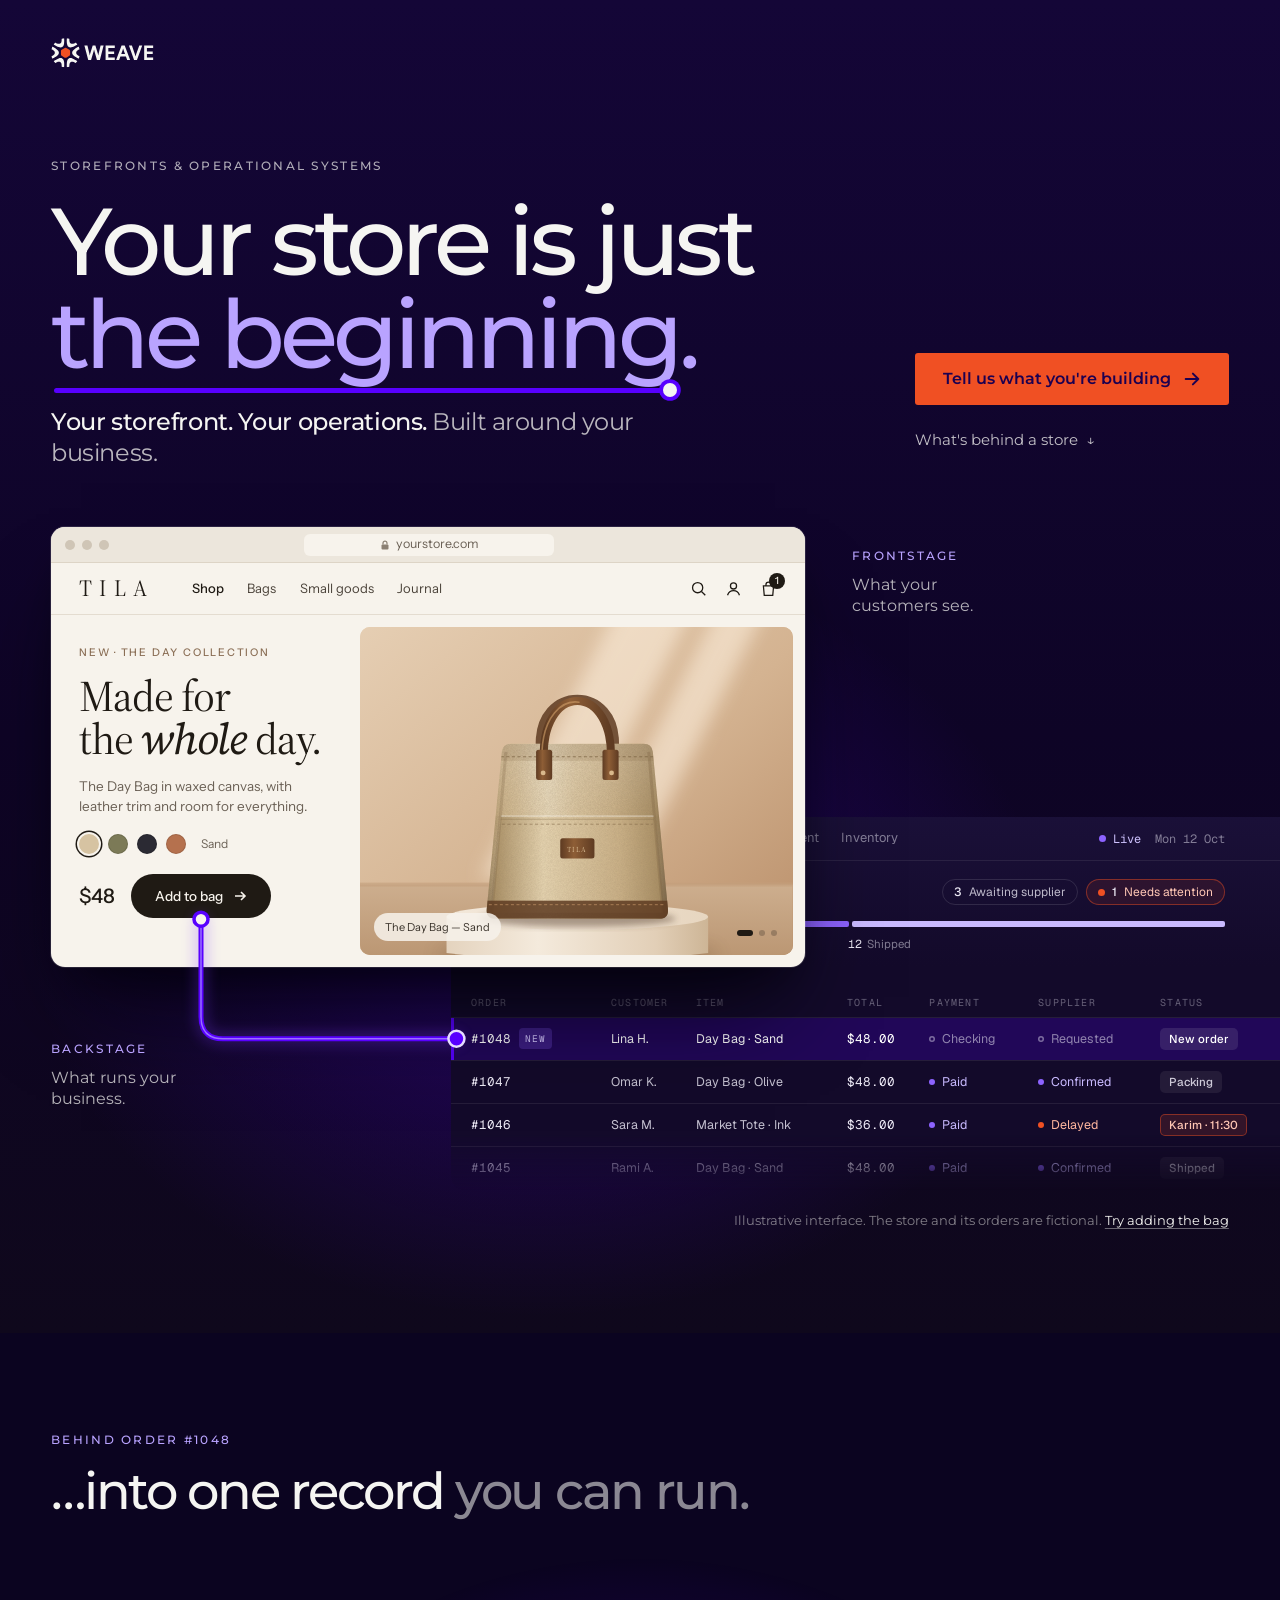
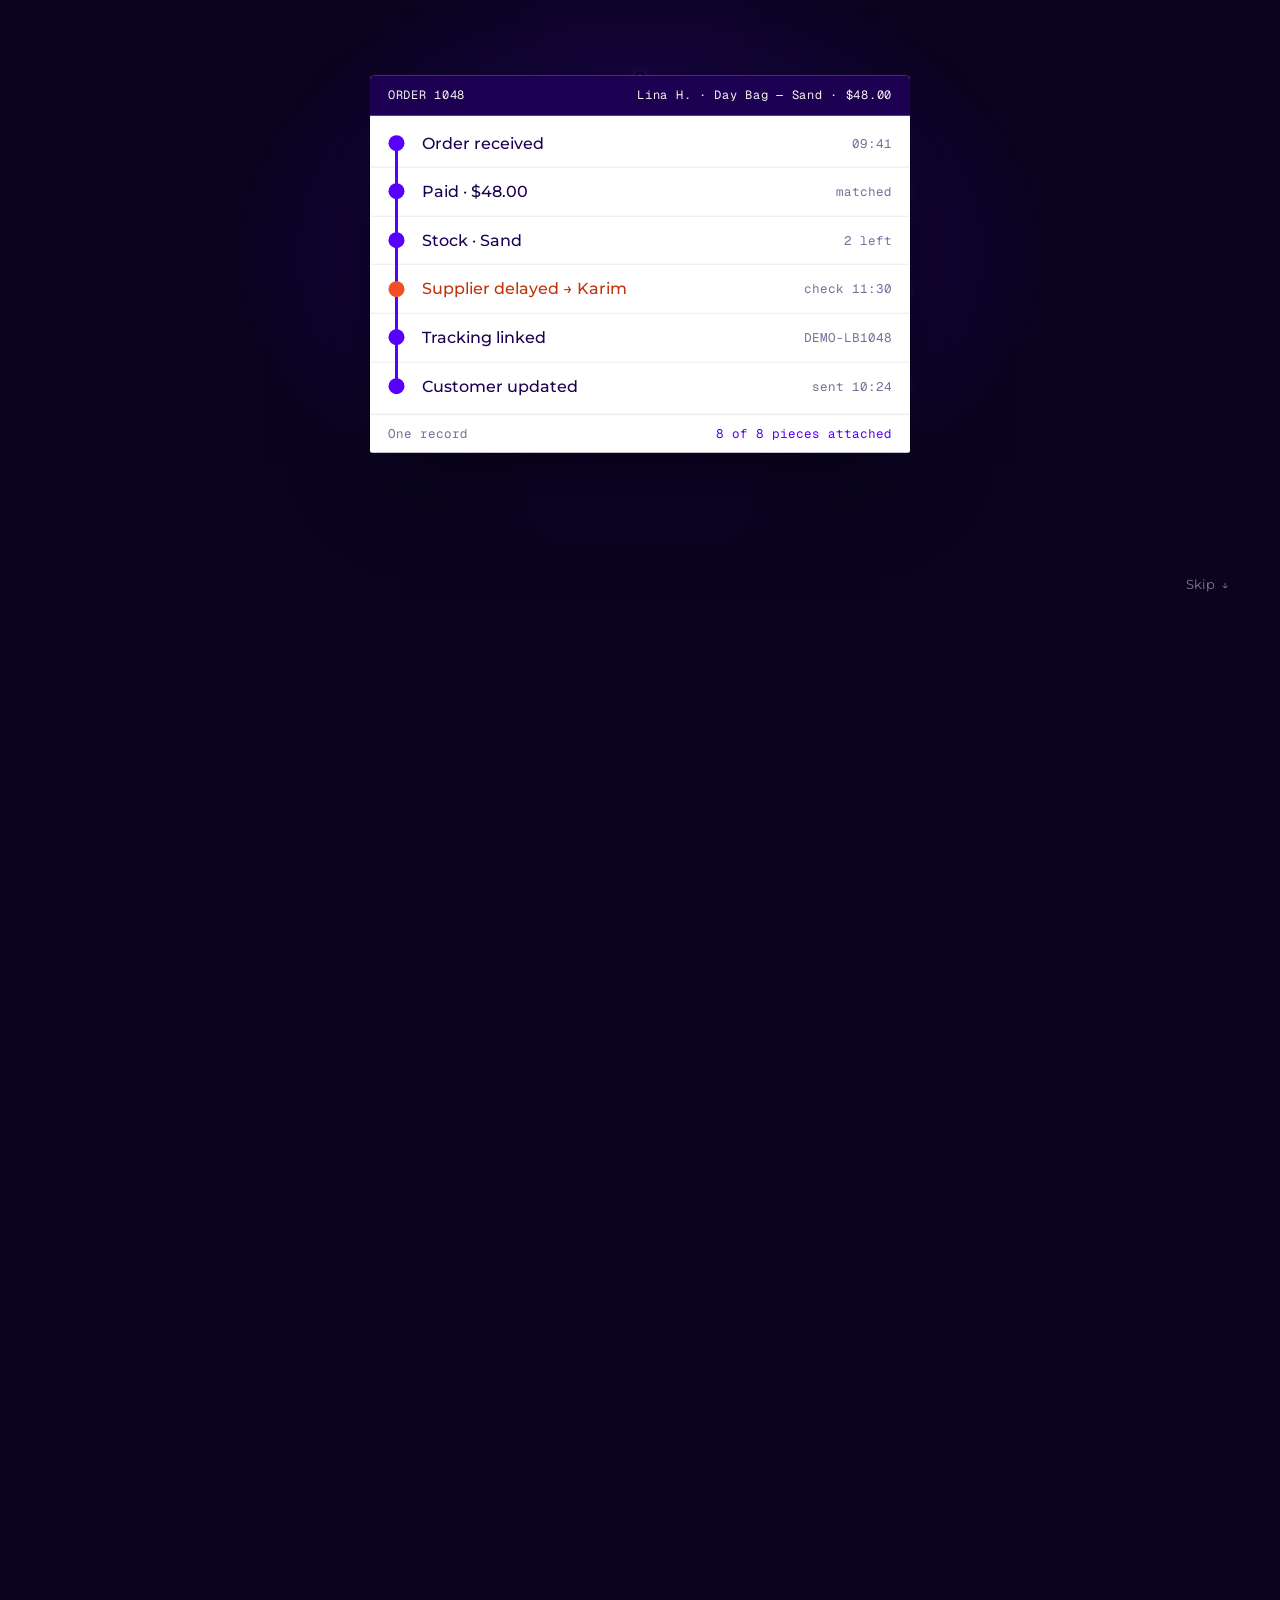
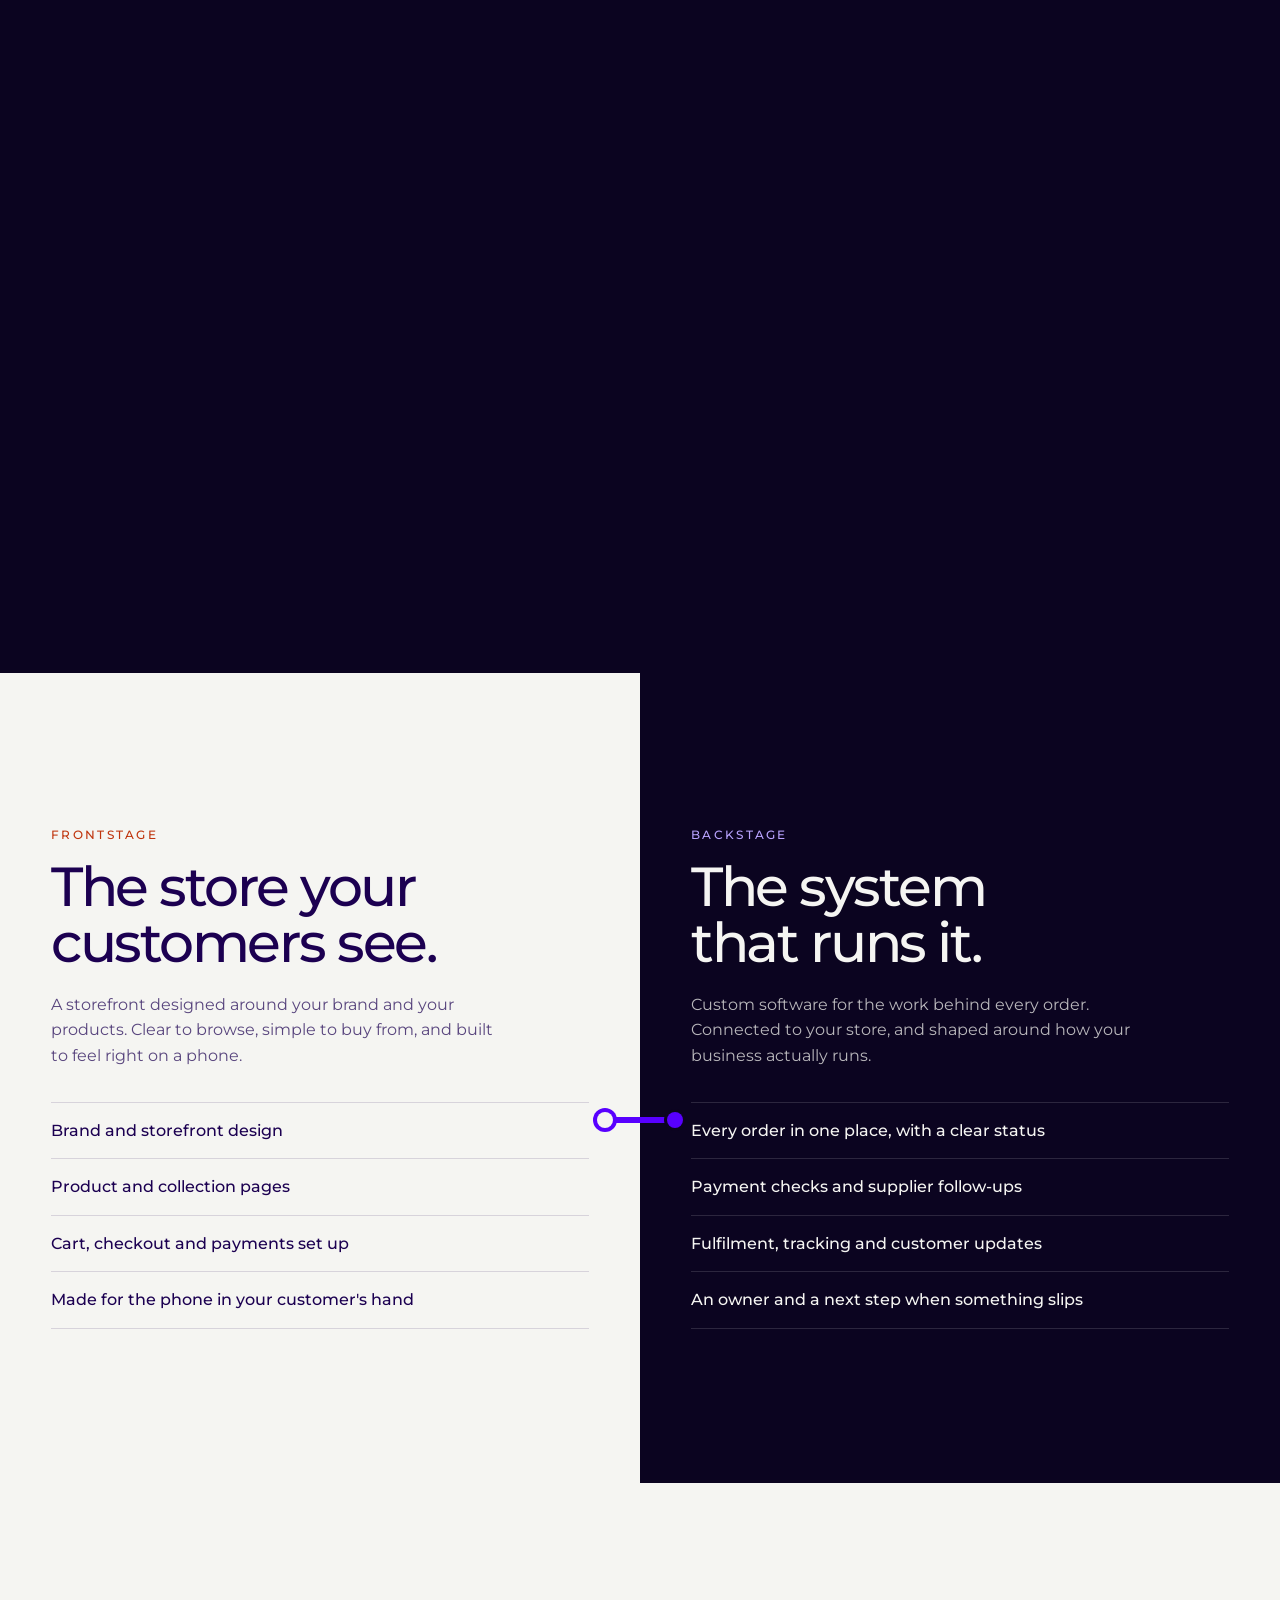
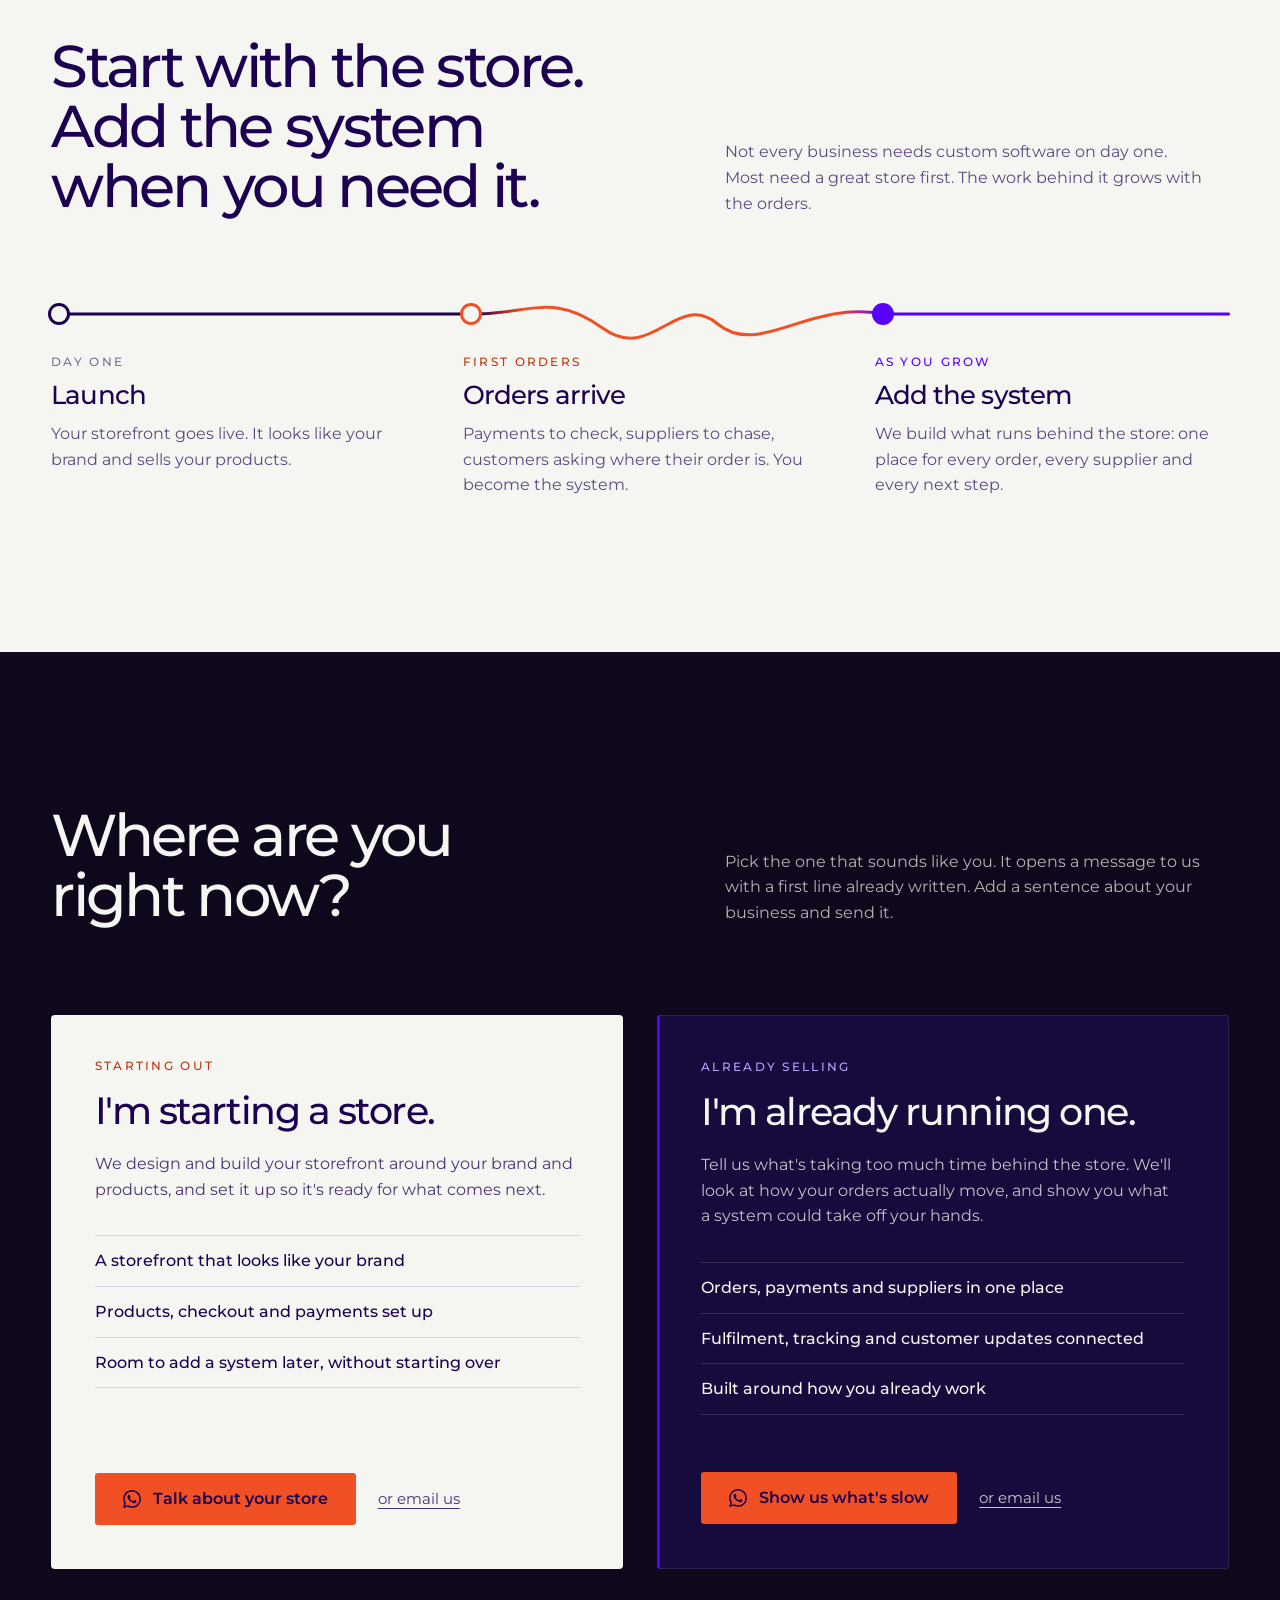
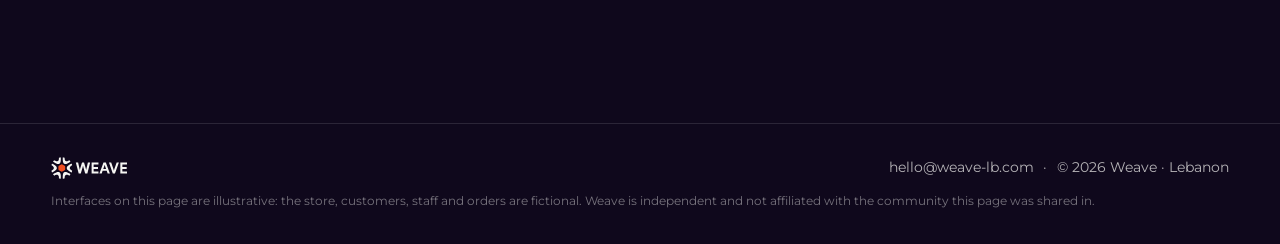
==== stores/index.html @ 2738a482 "Add the unlisted /stores campaign page Landing page for the Discord launch campaign: storefronts and" ====
<!doctype html>
<html lang="en">
<head>
<meta charset="utf-8">
<meta name="viewport" content="width=device-width, initial-scale=1">
<meta name="theme-color" content="#140637">
<link rel="icon" type="image/svg+xml" href="../fable/favicon.svg">
<title>Weave — Your store is just the beginning.</title>
<meta name="description" content="Weave designs and builds e-commerce storefronts, and the custom systems that run the business behind them. Your storefront. Your operations. Built around your business.">
<meta property="og:type" content="website">
<meta property="og:url" content="https://weave-lb.com/stores/">
<meta property="og:title" content="Weave — Your store is just the beginning.">
<meta property="og:description" content="Your storefront. Your operations. Built around your business.">
<meta property="og:image" content="https://weave-lb.com/stores/assets/og.png">
<meta property="og:image:width" content="1200">
<meta property="og:image:height" content="630">
<meta property="og:image:alt" content="Your store is just the beginning. A storefront in front of the operations system behind it, joined by a violet thread.">
<meta name="twitter:card" content="summary_large_image">
<meta name="robots" content="noindex, nofollow">
<script>document.documentElement.classList.add('js')</script>
<!--
  Unlisted: reached only by its link (no site navigation points here; noindex keeps it out of search).
  /stores · "Your store is just the beginning."  Discord launch landing page, Oct 2026.
  Matches the homepage (index.html): same tokens, Montserrat, page grid, spacing scale, logo
  sprite, orange-for-decisions and violet-for-connected-work. Self-contained: CSS and JS are inline.
  The storefront ("Tila") and every order, name and number on this page are fictional.
-->
<link rel="stylesheet" href="assets/community.css?v=2026-10-12-8">
</head>
<body>
<a class="skip" href="#main">Skip to content</a>
<div class="progress" aria-hidden="true"><i id="progress"></i></div>
<!-- Shared with index.html: the Weave logo symbol and WhatsApp glyph, unchanged. -->
<svg class="wv-sprite" width="0" height="0" style="position:absolute;overflow:hidden" aria-hidden="true" focusable="false"><defs><clipPath id="wv-mark-clip"><circle cx="200" cy="203.7" r="200"/></clipPath></defs><symbol id="wv-logo" viewBox="0 0 1410.83 407.41"><g clip-path="url(#wv-mark-clip)"><path d="M263,178.86v49.69a20,20,0,0,1-10,17.32l-43,24.85a20,20,0,0,1-20,0l-43-24.85a20,20,0,0,1-10-17.32V178.86a20,20,0,0,1,10-17.32l43-24.85a20,20,0,0,1,20,0l43,24.85A20,20,0,0,1,263,178.86Z" class="wordmark-hex" style="fill:var(--orange)"/><path d="M347.44,203.7c0,8.66,2,17.09,12.73,27.9C374.89,246.39,400,257.18,400,257.18L386.14,288.7s-38.79-16.54-70.56-42.53c-17.8-14.57-24.11-29-24.11-42.47s6.31-27.89,24.11-42.46c31.77-26,70.56-42.54,70.56-42.54L400,150.23S374.89,161,360.17,175.8C349.42,186.62,347.44,195.05,347.44,203.7Z"/><path d="M273.72,76c7.5,4.33,15.79,6.83,30.53,2.92,20.16-5.35,42.06-21.7,42.06-21.7L366.68,85S333,110.32,294.57,124.84c-21.52,8.13-37.19,6.38-48.84-.35s-21-19.41-24.71-42.12C214.39,41.87,219.46,0,219.46,0l34.23,3.76S250.47,30.9,255.92,51C259.91,65.76,266.22,71.69,273.72,76Z"/><path d="M126.28,76c7.5-4.33,13.81-10.26,17.8-25,5.45-20.14,2.23-47.28,2.23-47.28L180.54,0s5.07,41.87-1.56,82.37c-3.71,22.71-13.07,35.4-24.71,42.12s-27.32,8.48-48.84.35C67,110.32,33.32,85,33.32,85L53.69,57.24s21.9,16.35,42.06,21.7C110.49,82.85,118.78,80.35,126.28,76Z"/><path d="M52.56,203.7c0-8.65-2-17.08-12.73-27.9C25.11,161,0,150.23,0,150.23L13.86,118.7s38.79,16.55,70.56,42.54c17.8,14.57,24.11,29,24.11,42.46s-6.31,27.9-24.11,42.47c-31.77,26-70.56,42.53-70.56,42.53L0,257.18s25.11-10.79,39.83-25.58C50.58,220.79,52.56,212.36,52.56,203.7Z"/><path d="M126.28,331.39c-7.5-4.33-15.79-6.83-30.53-2.92-20.16,5.35-42.06,21.7-42.06,21.7L33.32,322.41S67,297.08,105.43,282.57c21.52-8.13,37.19-6.38,48.84.35s21,19.41,24.71,42.11c6.63,40.51,1.56,82.38,1.56,82.38l-34.23-3.76s3.22-27.14-2.23-47.28C140.09,341.65,133.78,335.72,126.28,331.39Z"/><path d="M273.72,331.39c-7.5,4.33-13.81,10.26-17.8,25-5.45,20.14-2.23,47.28-2.23,47.28l-34.23,3.76S214.39,365.54,221,325c3.71-22.7,13.07-35.39,24.71-42.11s27.32-8.48,48.84-.35c38.39,14.51,72.11,39.84,72.11,39.84l-20.37,27.76s-21.9-16.35-42.06-21.7C289.51,324.56,281.22,327.06,273.72,331.39Z"/></g><path d="M513.08,303.7,460,103.7h41.9L529.28,216l3.35,20.94h2.23L539.33,216l35.2-112.3h37.15L646,216l4.46,20.39h2.24L656.09,216l27.1-112.3h41.9l-51.68,200h-40.5L598.83,183l-4.47-21.51h-2.23L587.66,183,551.9,303.7Z"/><polygon points="878.99 139.46 878.99 103.7 752.18 103.7 752.18 303.7 878.99 303.7 878.99 267.95 789.88 267.95 789.88 221.58 870.05 221.58 870.05 185.83 789.88 185.83 789.88 139.46 878.99 139.46"/><path d="M1090.72,303.7l-75.14-200h-43.3l-74.85,200h41.62l16.79-47.76h76.47l16.8,47.76Zm-98.88-82.4H968L985.7,171,993,147h2.23l7.26,24,17.68,50.28Z"/><path d="M1144.62,303.7,1074,103.7h40.78l41.34,120.68,7.26,25.41h2.24l7.82-25.41,43-120.68h40.78l-72.91,200Z"/><polygon points="1410.83 139.46 1410.83 103.7 1284.01 103.7 1284.01 303.7 1410.83 303.7 1410.83 267.95 1321.72 267.95 1321.72 221.58 1401.89 221.58 1401.89 185.83 1321.72 185.83 1321.72 139.46 1410.83 139.46"/></symbol><symbol id="wa-glyph" viewBox="0 0 24 24"><path d="M17.472 14.382c-.297-.149-1.758-.867-2.03-.967-.273-.099-.471-.148-.67.15-.197.297-.767.966-.94 1.164-.173.199-.347.223-.644.075-.297-.15-1.255-.463-2.39-1.475-.883-.788-1.48-1.761-1.653-2.059-.173-.297-.018-.458.13-.606.134-.133.298-.347.446-.52.149-.174.198-.298.298-.497.099-.198.05-.371-.025-.52-.075-.149-.669-1.612-.916-2.207-.242-.579-.487-.5-.669-.51-.173-.008-.371-.01-.57-.01-.198 0-.52.074-.792.372-.272.297-1.04 1.016-1.04 2.479 0 1.462 1.065 2.875 1.213 3.074.149.198 2.096 3.2 5.077 4.487.709.306 1.262.489 1.694.625.712.227 1.36.195 1.871.118.571-.085 1.758-.719 2.006-1.413.248-.694.248-1.289.173-1.413-.074-.124-.272-.198-.57-.347m-5.421 7.403h-.004a9.87 9.87 0 0 1-5.031-1.378l-.361-.214-3.741.982.998-3.648-.235-.374a9.86 9.86 0 0 1-1.51-5.26c.001-5.45 4.436-9.884 9.888-9.884 2.64 0 5.122 1.03 6.988 2.898a9.825 9.825 0 0 1 2.893 6.994c-.003 5.45-4.437 9.884-9.885 9.884m8.413-18.297A11.815 11.815 0 0 0 12.05 0C5.495 0 .16 5.335.157 11.892c0 2.096.547 4.142 1.588 5.945L.057 24l6.305-1.654a11.882 11.882 0 0 0 5.683 1.448h.005c6.554 0 11.89-5.335 11.893-11.893a11.821 11.821 0 0 0-3.48-8.413Z"/></symbol></svg>

<main id="main">
<!-- ═════════ HERO ═════════ -->
<section class="hero" aria-labelledby="hero-title">
  <div class="wrap">
    <svg class="wordmark" viewBox="0 0 1410.83 407.41" fill="currentColor" role="img" aria-label="Weave"><use href="#wv-logo"/></svg>
    <div class="hero-copy">
      <div>
        <p class="eyebrow">Storefronts &amp; operational systems</p>
        <h1 id="hero-title"><span class="l1">Your store is just</span> <em><span class="beg">the beginning.</span></em></h1>
        <p class="lede"><b>Your storefront. Your operations.</b> Built around your business.</p>
      </div>
      <div class="hero-actions">
        <a class="btn btn-go" href="#start">Tell us what you're building<svg class="arr" viewBox="0 0 20 20" fill="none" stroke="currentColor" stroke-width="2.2" stroke-linecap="round" stroke-linejoin="round" aria-hidden="true"><path d="M3 10h14M11 4l6 6-6 6"/></svg></a>
        <a class="see" href="#weave">What's behind a store <span aria-hidden="true">↓</span></a>
      </div>
    </div>

    <div class="demo" id="demo" role="group" aria-label="Illustrative demo: a storefront, and the operations system behind it">
      <div class="demo-label front"><span class="k">Frontstage</span><p>What your customers see.</p></div>

      <div class="store" id="store">
        <div class="chrome" aria-hidden="true"><i></i><i></i><i></i><div class="url"><svg viewBox="0 0 10 10"><rect x="1.5" y="4.4" width="7" height="5" rx="1" fill="#8B8073"/><path d="M3 4.6V3.2a2 2 0 0 1 4 0v1.4" stroke="#8B8073" stroke-width="1.2" fill="none"/></svg>yourstore.com</div></div>
        <div class="s-nav">
          <span class="s-mark">TILA</span>
          <div class="s-links" aria-hidden="true"><span>Shop</span><span>Bags</span><span>Small goods</span><span>Journal</span></div>
          <div class="s-icons" aria-hidden="true">
            <svg viewBox="0 0 20 20"><circle cx="9" cy="9" r="6"/><path d="M13.5 13.5 18 18"/></svg>
            <svg viewBox="0 0 20 20"><circle cx="10" cy="7" r="3.6"/><path d="M3 18c1.2-3.6 4-5.4 7-5.4s5.8 1.8 7 5.4"/></svg>
            <span class="s-bag"><svg viewBox="0 0 20 20"><path d="M4 7h12l-1 11H5z"/><path d="M7 7V5.5a3 3 0 0 1 6 0V7"/></svg><b id="bagCount">0</b></span>
          </div>
        </div>
        <div class="s-hero">
          <div class="s-copy">
            <div class="s-eyebrow">New · The Day Collection</div>
            <h2>Made for<br>the <em>whole</em> day.</h2>
            <p>The Day Bag in waxed canvas, with leather trim and room for everything.</p>
            <div class="s-swatches" role="radiogroup" aria-label="Colour">
              <button type="button" aria-pressed="true" data-c="Sand" style="background:#D6C3A2" aria-label="Sand"></button>
              <button type="button" aria-pressed="false" data-c="Olive" style="background:#7C7A57" aria-label="Olive"></button>
              <button type="button" aria-pressed="false" data-c="Ink" style="background:#2B2A33" aria-label="Ink"></button>
              <button type="button" aria-pressed="false" data-c="Clay" style="background:#B5714E" aria-label="Clay"></button>
              <span id="colourName">Sand</span>
            </div>
            <div class="s-buy"><span class="s-price">$48</span>
              <button class="s-add" id="addToBag" type="button">Add to bag<svg viewBox="0 0 14 14" fill="none" stroke="currentColor" stroke-width="1.6" aria-hidden="true"><path d="M2 7h10M8 3l4 4-4 4"/></svg><span class="hint" id="hint" aria-hidden="true">Your turn. Add one.</span></button></div>
          </div>
          <div class="s-shot"><svg viewBox="0 0 430 350" preserveAspectRatio="xMidYMid slice" id="product" role="img" aria-label="The Day Bag, a canvas tote, on a plinth"></svg>
            <span class="s-tag" id="shotTag">The Day Bag — Sand</span><span class="s-dots" aria-hidden="true"><i></i><i></i><i></i></span></div>
        </div>
      </div>

      <div class="demo-label back"><span class="k">Backstage</span><p>What runs your business.</p></div>

      <div class="ops" id="ops">
        <div class="o-bar"><div class="o-app"><i>T</i>Tila Operations</div>
          <div class="o-tabs"><span class="on">Orders</span><span>Suppliers</span><span>Fulfilment</span><span>Inventory</span></div>
          <div class="o-right"><span class="o-live"><i></i>Live</span><span>Mon 12 Oct</span></div></div>
        <div class="o-head"><h3>Orders<small><span id="todayCount">24</span> today</small></h3>
          <div class="o-chips"><span class="o-chip"><b id="supCount">3</b>Awaiting supplier</span><span class="o-chip attn" id="attnChip"><i></i><b id="attnCount">1</b>Needs attention</span></div></div>
        <div class="o-flow" aria-hidden="true">
          <div class="o-seg"><i id="segA" style="flex:2;background:#3A2378"></i><i id="segB" style="flex:6;background:#5800FF"></i><i id="segPack" style="flex:4;background:#8D63FF"></i><i id="segShip" style="flex:12;background:#C9BAFF"></i></div>
          <div class="o-lbl"><span style="flex:2"></span><span style="flex:6"><b>6</b>With supplier</span><span id="lblPackW" style="flex:4"><b id="lblPack">4</b>Packing</span><span id="lblShipW" style="flex:12"><b id="lblShip">12</b>Shipped</span></div>
        </div>
        <table class="o-table">
          <thead><tr><th>Order</th><th class="c-cust">Customer</th><th>Item</th><th class="c-tot">Total</th><th class="c-pay">Payment</th><th class="c-sup">Supplier</th><th>Status</th></tr></thead>
          <tbody id="rows">
            <tr class="is-new" id="seedRow"><td class="id">#1048<span class="newtag">NEW</span></td><td class="c-cust">Lina H.</td><td>Day Bag · Sand</td><td class="amt c-tot">$48.00</td><td class="c-pay"><span class="st ok">Paid</span></td><td class="c-sup"><span class="st ok">Confirmed</span></td><td><span class="tag ready">Ready to pack</span></td></tr>
            <tr data-o="1047"><td class="id">#1047</td><td class="c-cust">Omar K.</td><td>Day Bag · Olive</td><td class="amt c-tot">$48.00</td><td class="c-pay"><span class="st ok">Paid</span></td><td class="c-sup"><span class="st ok">Confirmed</span></td><td><span class="tag">Packing</span></td></tr>
            <tr data-o="1046"><td class="id">#1046</td><td class="c-cust">Sara M.</td><td>Market Tote · Ink</td><td class="amt c-tot">$36.00</td><td class="c-pay"><span class="st ok">Paid</span></td><td class="c-sup"><span class="st warn">Delayed</span></td><td><span class="tag own">Karim · 11:30</span></td></tr>
            <tr><td class="id">#1045</td><td class="c-cust">Rami A.</td><td>Day Bag · Sand</td><td class="amt c-tot">$48.00</td><td class="c-pay"><span class="st ok">Paid</span></td><td class="c-sup"><span class="st ok">Confirmed</span></td><td><span class="tag">Shipped</span></td></tr>
          </tbody>
        </table>
      </div>

      <svg class="demo-thread" id="thread" aria-hidden="true"></svg>
    </div>
    <p class="demo-note">Illustrative interface. The store and its orders are fictional. <button type="button" id="tryIt">Try adding the bag</button></p>
  </div>
</section>


<!-- ═════════ THE WEAVE · pinned scroll scene ═════════
     Behind order #1048: eight scattered pieces, "you" running between them, then the thread
     pulls every piece into one record. Without JS or with reduced motion: the finished record. -->
<section class="weave" id="weave" aria-labelledby="weave-title">
  <div class="weave-track">
    <div class="weave-stage" id="weaveStage" data-step="0">
      <div class="weave-head wrap">
        <p class="eyebrow">Behind order #1048</p>
        <h2 class="sr" id="weave-title">One order lives in eight places. Weave pulls them into one record you can run.</h2>
        <div class="wt" aria-hidden="true">
          <p class="wt-line" data-s="0">One order. <span class="dim">Eight places to keep track of it.</span></p>
          <p class="wt-line" data-s="1">Without a system, <em class="you-word">you</em> are the system.</p>
          <p class="wt-line" data-s="2">Weave connects <span class="dim">every piece…</span></p>
          <p class="wt-line" data-s="3">…into one record <span class="dim">you can run.</span></p>
        </div>
        <p class="wt-static">One order lives in eight places. <span class="dim">Weave pulls them into one record you can run.</span></p>
      </div>

      <div class="weave-field" id="weaveField" aria-hidden="true">
        <svg class="weave-svg" id="weaveSvg"></svg>
        <div class="you" id="you"><span>You</span></div>

        <div class="wf mail" data-to="recv"><small>Email · 09:41</small><b>New order <span data-bind="order">#1048</span></b><span>Day Bag — <span data-bind="colour">Sand</span> · $48.00</span></div>
        <div class="wf sheet" data-to="head"><small>orders-final-v3.xlsx</small><code><i>1048</i><i>Lina</i><i data-bind="colour">Sand</i><i class="q">paid?</i><i class="q">shipped?</i></code></div>
        <div class="wf pay" data-to="paid"><small>Screenshot</small><b>$48.00</b><span>Transfer · ref 1048</span><em>Paid?</em></div>
        <div class="wf sup" data-to="sup"><small>Supplier · 11:05</small>1048: dispatch moved to <b>tomorrow</b></div>
        <div class="wf note" data-to="sup">check supplier!!<br>who's on it?</div>
        <div class="wf wa" data-to="cust"><small>Lina · WhatsApp</small>Hi! Any update on my bag?</div>
        <div class="wf sms" data-to="track"><small>Demo Courier</small>Tracking for 1048: DEMO-LB1048</div>
        <div class="wf stock" data-to="stock"><small>stock.xlsx</small><code><i>Sand</i><i>3</i><i class="q">2?</i></code></div>

        <article class="wrec" id="wrec">
          <div class="wrec-ghost"></div>
          <header class="wr" data-k="head"><span>ORDER 1048</span><span>Lina H. · Day Bag — <span data-bind="colour">Sand</span> · $48.00</span></header>
          <ol>
            <li class="wr" data-k="recv"><b>Order received</b><span>09:41</span></li>
            <li class="wr" data-k="paid"><b>Paid · $48.00</b><span>matched</span></li>
            <li class="wr" data-k="stock"><b>Stock · <span data-bind="colour">Sand</span></b><span>2 left</span></li>
            <li class="wr own" data-k="sup"><b>Supplier delayed → Karim</b><span>check 11:30</span></li>
            <li class="wr" data-k="track"><b>Tracking linked</b><span>DEMO-LB1048</span></li>
            <li class="wr" data-k="cust"><b>Customer updated</b><span>sent 10:24</span></li>
          </ol>
          <footer class="wr" data-k="foot"><span>One record</span><span>8 of 8 pieces attached</span></footer>
        </article>
      </div>

      <a class="wskip" href="#two-sides">Skip <span aria-hidden="true">↓</span></a>
    </div>
  </div>
</section>

<!-- ═════════ TWO SIDES ═════════ -->
<section class="sides" id="two-sides" aria-label="Two sides of every store" tabindex="-1">
  <div class="side front">
    <div class="inner reveal">
      <p class="eyebrow">Frontstage</p>
      <h2>The store your customers see.</h2>
      <p class="body">A storefront designed around your brand and your products. Clear to browse, simple to buy from, and built to feel right on a phone.</p>
      <ul>
        <li>Brand and storefront design</li>
        <li>Product and collection pages</li>
        <li>Cart, checkout and payments set up</li>
        <li>Made for the phone in your customer's hand</li>
      </ul>
    </div>
  </div>
  <div class="side back">
    <div class="inner reveal">
      <p class="eyebrow">Backstage</p>
      <h2>The system that runs it.</h2>
      <p class="body">Custom software for the work behind every order. Connected to your store, and shaped around how your business actually runs.</p>
      <ul>
        <li>Every order in one place, with a clear status</li>
        <li>Payment checks and supplier follow-ups</li>
        <li>Fulfilment, tracking and customer updates</li>
        <li>An owner and a next step when something slips</li>
      </ul>
    </div>
  </div>
  <div class="cross" aria-hidden="true"><i></i></div>
</section>

<!-- ═════════ GROWTH ═════════ -->
<section class="grow" aria-labelledby="grow-title">
  <div class="wrap">
    <div class="sec-head reveal">
      <h2 id="grow-title">Start with the store. Add the system when you need it.</h2>
      <p>Not every business needs custom software on day one. Most need a great store first. The work behind it grows with the orders.</p>
    </div>
    <div class="path">
      <svg class="path-line" id="pathSvg" aria-hidden="true"></svg>
      <ol>
        <li class="stage s1 reveal"><p class="eyebrow">Day one</p><h3>Launch</h3><p>Your storefront goes live. It looks like your brand and sells your products.</p></li>
        <li class="stage s2 reveal"><p class="eyebrow">First orders</p><h3>Orders arrive</h3><p>Payments to check, suppliers to chase, customers asking where their order is. You become the system.</p></li>
        <li class="stage s3 reveal"><p class="eyebrow">As you grow</p><h3>Add the system</h3><p>We build what runs behind the store: one place for every order, every supplier and every next step.</p></li>
      </ol>
    </div>
  </div>
</section>

<!-- ═════════ TWO WAYS IN ═════════ -->
<section class="ways" id="start" aria-labelledby="start-title" tabindex="-1">
  <div class="wrap">
    <div class="sec-head reveal">
      <h2 id="start-title">Where are you right now?</h2>
      <p>Pick the one that sounds like you. It opens a message to us with a first line already written. Add a sentence about your business and send it.</p>
    </div>
    <div class="doors">
      <article class="door a reveal">
        <p class="eyebrow">Starting out</p>
        <h3>I'm starting a store.</h3>
        <p>We design and build your storefront around your brand and products, and set it up so it's ready for what comes next.</p>
        <ul><li>A storefront that looks like your brand</li><li>Products, checkout and payments set up</li><li>Room to add a system later, without starting over</li></ul>
        <div class="acts">
          <a class="btn btn-go" target="_blank" rel="noopener" href="https://wa.me/96181476201?text=Hi%20Weave%2C%20I%27m%20from%20the%20community.%20I%27m%20starting%20a%20store%20and%20I%27d%20like%20to%20talk%20about%20building%20it.%20What%20I%20sell%3A%20"><svg viewBox="0 0 24 24" fill="currentColor" aria-hidden="true"><use href="#wa-glyph"/></svg>Talk about your store</a>
          <a class="mail" href="mailto:hello@weave-lb.com?subject=Starting%20a%20store&amp;body=Hi%20Weave%2C%0A%0AI%27m%20from%20the%20community%20and%20I%27m%20starting%20a%20store.%20What%20I%20sell%3A%20">or email us</a>
        </div>
      </article>
      <article class="door b reveal">
        <p class="eyebrow">Already selling</p>
        <h3>I'm already running one.</h3>
        <p>Tell us what's taking too much time behind the store. We'll look at how your orders actually move, and show you what a system could take off your hands.</p>
        <ul><li>Orders, payments and suppliers in one place</li><li>Fulfilment, tracking and customer updates connected</li><li>Built around how you already work</li></ul>
        <div class="acts">
          <a class="btn btn-go" target="_blank" rel="noopener" href="https://wa.me/96181476201?text=Hi%20Weave%2C%20I%27m%20from%20the%20community.%20I%27m%20already%20selling%2C%20and%20here%27s%20what%20takes%20too%20much%20time%20behind%20the%20store%3A%20"><svg viewBox="0 0 24 24" fill="currentColor" aria-hidden="true"><use href="#wa-glyph"/></svg>Show us what's slow</a>
          <a class="mail" href="mailto:hello@weave-lb.com?subject=Behind%20my%20store&amp;body=Hi%20Weave%2C%0A%0AI%27m%20from%20the%20community%20and%20I%27m%20already%20selling.%20Here%27s%20what%20takes%20too%20much%20time%20behind%20the%20store%3A%20">or email us</a>
        </div>
      </article>
    </div>
  </div>
</section>

<footer class="foot">
  <div class="wrap">
    <svg class="foot-mark" viewBox="0 0 1410.83 407.41" fill="currentColor" role="img" aria-label="Weave"><use href="#wv-logo"/></svg>
    <p><a href="mailto:hello@weave-lb.com">hello@weave-lb.com</a><span aria-hidden="true">·</span>© 2026 Weave · Lebanon</p>
    <p class="fine">Interfaces on this page are illustrative: the store, customers, staff and orders are fictional. Weave is independent and not affiliated with the community this page was shared in.</p>
  </div>
</footer>
</main>

<script src="assets/community.js?v=2026-10-12-8"></script>
</body>
</html>
---- stores/assets/community.css ----
/* /stores · "Your store is just the beginning."
   Tokens, type, spacing and buttons follow the homepage (index.html :root and S6).
   Violet = connected work, orange = a person deciding. Glow is kept to the thread itself. */
@font-face{font-family:Montserrat;src:url('../../fonts/Montserrat-VariableFont_wght.woff2') format('woff2');font-weight:100 900;font-style:normal;font-display:swap}
/* The demo store and console keep their own faces, so they read as a client's product, not Weave's page. */
@font-face{font-family:"Source Serif Display";src:url(fonts/source-serif-4-display-400.woff2) format("woff2");font-display:swap}
@font-face{font-family:"Source Serif Italic";src:url(fonts/source-serif-4-text-400i.woff2) format("woff2");font-style:italic;font-display:swap}
@font-face{font-family:"Instrument Sans";src:url(fonts/instrument-sans-400.woff2) format("woff2");font-weight:400;font-display:swap}
@font-face{font-family:"Instrument Sans";src:url(fonts/instrument-sans-500.woff2) format("woff2");font-weight:500 600;font-display:swap}
@font-face{font-family:Geist;src:url(fonts/geist-400.woff2) format("woff2");font-weight:400;font-display:swap}
@font-face{font-family:Geist;src:url(fonts/geist-500.woff2) format("woff2");font-weight:500;font-display:swap}
@font-face{font-family:Geist;src:url(fonts/geist-600.woff2) format("woff2");font-weight:600;font-display:swap}
@font-face{font-family:"Geist Mono";src:url(fonts/geist-mono-400.woff2) format("woff2");font-display:swap}

/* Homepage tokens, unchanged. */
:root{--ink:#1C0051;--paper:#F5F5F2;--sheet:#FFFFFF;--orange:#F05023;--orange-ink:#BF340D;--thread:#5800FF;--overlay:#0F081C;
  --ink-rgb:28 0 81;--paper-rgb:245 245 242;--orange-rgb:240 80 35;--thread-rgb:88 0 255;--overlay-rgb:15 8 28;
  --sans:Montserrat,Helvetica,sans-serif;--mono:ui-monospace,SFMono-Regular,Consolas,'Liberation Mono',monospace;
  --ease-out:cubic-bezier(.2,.7,.2,1);--ease-inout:cubic-bezier(.45,0,.2,1);
  --page-gutter:clamp(16px,4vw,80px);--content-max:1360px;
  --space-1:clamp(12px,1.2vw,24px);--space-2:clamp(16px,1.6vw,32px);--space-3:clamp(24px,2.6vw,44px);
  --space-4:clamp(40px,4.5vw,80px);--space-5:clamp(64px,7vw,128px);--space-6:clamp(96px,12vw,176px);
  /* This page */
  --lavender:#B9A3FF;       /* violet text on dark (the og image's "system") */
  --night:#0B0420;          /* the backstage ground */
  --wrap:min(100% - 2 * var(--page-gutter), var(--content-max));
  interpolate-size:allow-keywords}
@media(max-width:767px){:root{--space-5:52px;--space-6:72px}}

*,*::before,*::after{box-sizing:border-box}
html{scroll-behavior:smooth;overflow-x:clip}
@media(prefers-reduced-motion:reduce){html{scroll-behavior:auto}}
body{margin:0;background:var(--overlay);color:var(--paper);font-family:var(--sans);font-size:clamp(16px,1.15vw,18px);line-height:1.6;-webkit-font-smoothing:antialiased;overflow-x:clip}
h1,h2,h3,p,ul,ol{margin:0;padding:0}
ul,ol{list-style:none}
a{color:inherit}
a:focus-visible,button:focus-visible{outline:2px solid var(--paper);outline-offset:4px;border-radius:3px}
.wrap{width:var(--wrap);margin-inline:auto}
.sr{position:absolute;width:1px;height:1px;overflow:hidden;clip:rect(0 0 0 0);white-space:nowrap}
/* The homepage's eyebrow: small, tracked, uppercase, no ornaments. */
.eyebrow{font-size:clamp(12px,.8vw,14px);font-weight:500;line-height:1.4;letter-spacing:.19em;text-transform:uppercase;color:rgb(var(--paper-rgb) / .7)}

/* Buttons: orange is the visitor's decision (as S6). */
.btn{display:inline-flex;align-items:center;justify-content:center;gap:12px;min-height:52px;padding:12px 28px;border-radius:3px;font-weight:600;line-height:1.3;text-decoration:none;transition:background-color .2s,color .2s}
.btn-go{background:var(--orange);color:var(--ink)}
.btn-go:hover{background:var(--paper)}
.btn-go svg{width:18px;height:18px;flex:none}
.btn-go .arr{transition:transform .25s var(--ease-out)}
.btn-go:hover .arr{transform:translateX(4px)}

/* ───────── Skip link, reading progress ───────── */
.skip{position:fixed;left:16px;top:-64px;z-index:60;padding:10px 16px;border-radius:3px;background:var(--paper);color:var(--ink);font-weight:600;text-decoration:none;transition:top .2s}
.skip:focus{top:12px}
.progress{position:fixed;inset:0 0 auto;height:2px;z-index:55;pointer-events:none}
.progress i{display:block;height:100%;transform-origin:left;transform:scaleX(var(--p,0));background:var(--thread)}

/* ───────── The mark (no header: this page is reached only by its link) ───────── */
.wordmark{display:block;width:clamp(96px,8vw,150px);height:auto;color:var(--paper);margin-bottom:clamp(56px,7vw,112px)}

/* ═════════ HERO: the poster, live ═════════ */
.hero{position:relative;isolation:isolate;overflow:clip;padding:clamp(24px,3vw,44px) 0 clamp(72px,8vw,128px);
  background:radial-gradient(55% 40% at 42% 70%,rgb(var(--thread-rgb) / .3),transparent 72%),linear-gradient(180deg,#140637 0%,#0E0426 55%,var(--overlay) 100%)}
.hero-copy{display:grid;grid-template-columns:minmax(0,1fr) auto;align-items:end;gap:var(--space-2) var(--space-4)}
.hero .eyebrow{margin-bottom:var(--space-2)}
.hero h1{font-size:clamp(46px,7.4vw,124px);line-height:.98;letter-spacing:-.052em;font-weight:500;text-wrap:balance;max-width:11.5em}
.hero h1 .l1{display:inline-block}
.hero h1 em{font-style:normal;color:var(--lavender);display:block}
/* the thread underlines "the beginning." and ends in a node */
.beg{position:relative;display:inline-block}
.beg::after{content:"";position:absolute;left:.03em;right:.3em;bottom:-.13em;height:max(4px,.05em);border-radius:3px;background:var(--thread)}
.beg::before{content:"";position:absolute;z-index:1;right:.2em;bottom:-.175em;width:.15em;height:.15em;border-radius:50%;background:var(--paper);box-shadow:0 0 0 max(3px,.04em) var(--thread)}
.hero .lede{margin-top:calc(var(--space-2) + .2em);font-size:clamp(19px,1.9vw,32px);line-height:1.3;letter-spacing:-.018em;color:rgb(var(--paper-rgb) / .74);max-width:24em}
.hero .lede b{font-weight:500;color:var(--paper)}
.hero-actions{display:flex;flex-direction:column;align-items:flex-start;gap:14px;padding-bottom:6px}
.hero-actions .see{display:inline-flex;gap:8px;align-items:center;min-height:44px;font-size:.92em;color:rgb(var(--paper-rgb) / .78);text-decoration:none}
.hero-actions .see:hover{color:var(--paper);text-decoration:underline;text-underline-offset:5px}
@media(max-width:899px){.hero-copy{grid-template-columns:1fr}.hero-actions{flex-direction:row;flex-wrap:wrap;align-items:center;gap:8px 24px;margin-top:var(--space-1)}}
@media(max-width:479px){.hero-actions .btn{width:100%}}
@media(prefers-reduced-motion:no-preference){
  .js .hero :is(.eyebrow,.l1,h1 em,.lede,.hero-actions){animation:rise 1s var(--ease-out) both}
  .js .hero h1 .l1{animation-delay:.08s}.js .hero h1 em{animation-delay:.2s}.js .hero .lede{animation-delay:.34s}.js .hero .hero-actions{animation-delay:.46s}
  .js .beg::after{transform-origin:left;animation:drawX 1s var(--ease-inout) 1s both}
  .js .beg::before{animation:pop .45s var(--ease-out) 1.85s both}
  .js .demo{animation:rise 1.2s var(--ease-out) .5s both}
}
@keyframes rise{from{opacity:0;transform:translateY(28px)}}
@keyframes drawX{from{transform:scaleX(0)}}
@keyframes pop{from{transform:scale(0);opacity:0}}

/* The demo */
.demo{position:relative;margin-top:var(--space-4);--store-w:64%}
.demo-label{position:absolute;z-index:6}
.demo-label .k{display:block;font-size:12px;font-weight:500;letter-spacing:.19em;text-transform:uppercase;color:var(--lavender)}
.demo-label p{margin-top:8px;font-size:clamp(15px,1.25vw,20px);line-height:1.35;color:rgb(var(--paper-rgb) / .72);max-width:10em}
.demo-label.front{left:calc(var(--store-w) + 4%);top:3%}
.demo-label.back{left:0;bottom:12%}
.demo-note{margin-top:var(--space-2);font-size:13px;color:rgb(var(--paper-rgb) / .5);text-align:right}
.demo-note button{all:unset;cursor:pointer;color:var(--paper);text-decoration:underline;text-decoration-color:rgb(var(--paper-rgb) / .4);text-underline-offset:3px}
.demo-note button:hover{text-decoration-color:currentColor}
.demo-note button:focus-visible{outline:2px solid var(--paper);outline-offset:3px}
.demo-thread{position:absolute;inset:0;width:100%;height:100%;z-index:5;pointer-events:none;overflow:visible}
.store,.ops{will-change:transform;transition:transform .5s var(--ease-out)}
.demo.tilting .store,.demo.tilting .ops{transition:transform .12s linear}

/* FRONTSTAGE · the storefront (a fictional client's own brand: warm, not Weave) */
.store{position:relative;z-index:3;width:var(--store-w);border-radius:14px;overflow:hidden;background:#F7F3EC;color:#1F1A14;font-family:"Instrument Sans",Helvetica,sans-serif;font-size:13.5px;line-height:1.5;
  box-shadow:0 0 0 1px rgb(255 255 255 / .12),0 60px 90px -30px rgb(3 0 12 / .85),0 24px 40px -18px rgb(3 0 12 / .6)}
.chrome{height:36px;display:flex;align-items:center;gap:7px;padding:0 14px;background:#ECE6DC;border-bottom:1px solid #DDD4C6}
.chrome i{width:10px;height:10px;border-radius:50%;background:#CFC5B6}
.chrome .url{margin:0 auto;transform:translateX(-24px);height:22px;min-width:min(250px,50%);display:flex;align-items:center;justify-content:center;gap:6px;border-radius:6px;background:#F7F3EC;font-size:12.5px;color:#6B6156}
.chrome .url svg{width:10px;height:10px}
.s-nav{height:52px;display:flex;align-items:center;padding:0 clamp(16px,2.2vw,28px);border-bottom:1px solid #E4DCD0}
.s-mark{font-family:"Source Serif Display",Georgia,serif;font-size:23px;letter-spacing:.32em;margin-right:clamp(16px,3vw,38px)}
.s-links{display:flex;gap:clamp(14px,1.8vw,24px);font-size:13px;color:#4A4239}
.s-links span:first-child{color:#1F1A14;font-weight:500}
.s-icons{margin-left:auto;display:flex;gap:18px;align-items:center}
.s-icons svg{width:17px;height:17px;stroke:#1F1A14;fill:none;stroke-width:1.5;display:block}
.s-bag{position:relative}
.s-bag b{position:absolute;right:-8px;top:-7px;min-width:16px;height:16px;padding:0 4px;border-radius:8px;background:#1F1A14;color:#F7F3EC;font:600 10px/16px "Instrument Sans";text-align:center;transform:scale(0);transition:transform .35s var(--ease-out)}
.s-bag b.on{transform:scale(1)}
.s-bag b.bump{animation:bump .5s var(--ease-out)}
@keyframes bump{40%{transform:scale(1.35)}}
.s-hero{display:grid;grid-template-columns:41% 1fr;min-height:352px}
.s-copy{padding:30px 0 28px clamp(18px,2.2vw,28px)}
.s-eyebrow{font-size:10.5px;letter-spacing:.17em;text-transform:uppercase;color:#8A6E55;font-weight:500}
.s-copy h2{font-family:"Source Serif Display",Georgia,serif;font-weight:400;font-size:clamp(34px,3.4vw,47px);line-height:1;letter-spacing:-.022em;margin:14px 0}
.s-copy h2 em{font-family:"Source Serif Italic",Georgia,serif}
.s-copy p{color:#6B6156;max-width:250px}
.s-swatches{display:flex;gap:9px;align-items:center;margin-top:18px;font-size:12px;color:#6B6156}
.s-swatches button{width:20px;height:20px;padding:0;border:0;border-radius:50%;cursor:pointer;box-shadow:0 0 0 1px rgb(0 0 0 / .12) inset;transition:box-shadow .2s}
.s-swatches button[aria-pressed="true"]{box-shadow:0 0 0 2px #F7F3EC,0 0 0 3.5px #1F1A14}
.s-swatches button:focus-visible{outline:2px solid var(--thread);outline-offset:3px}
.s-swatches span{margin-left:6px;min-width:3em}
.s-buy{position:relative;display:flex;align-items:center;gap:16px;margin-top:20px}
.s-price{font-size:20px;font-weight:500}
.s-add{position:relative;height:44px;padding:0 24px;border:0;border-radius:22px;background:#1F1A14;color:#F7F3EC;font:500 13.5px "Instrument Sans",sans-serif;display:flex;align-items:center;gap:10px;cursor:pointer;transition:transform .15s,box-shadow .3s}
.s-add:hover{box-shadow:0 0 0 4px rgb(var(--thread-rgb) / .18)}
.s-add.press{transform:scale(.95)}
.s-add:focus-visible{outline:2px solid var(--thread);outline-offset:3px}
.s-add svg{width:14px;height:14px}
.s-add.invite{animation:invite 1.8s ease-out infinite}
@keyframes invite{0%{box-shadow:0 0 0 0 rgb(var(--thread-rgb) / .4)}70%,100%{box-shadow:0 0 0 12px rgb(var(--thread-rgb) / 0)}}
/* after the first run: a small nudge to try it */
.hint{position:absolute;z-index:2;left:calc(100% + 14px);top:50%;margin-top:-16px;padding:8px 12px;border-radius:6px;background:var(--ink);color:var(--paper);font:500 12.5px/1.2 "Instrument Sans",sans-serif;white-space:nowrap;opacity:0;transform:translateX(-6px);transition:opacity .3s,transform .4s var(--ease-out);pointer-events:none}
.hint::after{content:"";position:absolute;right:100%;top:50%;margin-top:-6px;border:6px solid transparent;border-right-color:var(--ink)}
.hint.show{opacity:1;transform:none}
.s-shot{position:relative;margin:12px 12px 12px 0;border-radius:10px;overflow:hidden;min-height:240px;background:linear-gradient(135deg,#E6CFB4,#D4B391 55%,#B98E69)}
.s-shot svg{position:absolute;inset:0;width:100%;height:100%;display:block;transition:opacity .22s}
.s-shot svg.swap{opacity:.15}
.s-tag{position:absolute;left:14px;bottom:14px;padding:6px 11px;border-radius:14px;background:rgb(247 243 236 / .86);font-size:11px;color:#3A332B}
.s-dots{position:absolute;right:16px;bottom:19px;display:flex;gap:6px}
.s-dots i{width:6px;height:6px;border-radius:50%;background:rgb(31 26 20 / .25)}
.s-dots i:first-child{width:16px;border-radius:3px;background:#1F1A14}

/* BACKSTAGE · the operations system, behind the store */
.ops{position:relative;z-index:2;width:calc(100% - var(--store-w) * .53 + 6%);margin:-150px -6% 0 auto;border-radius:14px;overflow:hidden;
  background:linear-gradient(180deg,#1A1038,#130A2A 40%);color:#ECE9F5;font-family:Geist,Helvetica,sans-serif;font-size:12.5px;
  box-shadow:0 0 0 1px rgb(185 163 255 / .14),0 40px 80px -20px rgb(0 0 0 / .7);
  -webkit-mask-image:linear-gradient(180deg,#000 85%,transparent);mask-image:linear-gradient(180deg,#000 85%,transparent)}
.o-bar{height:44px;display:flex;align-items:center;padding:0 calc(6% + 24px) 0 20px;border-bottom:1px solid rgb(245 245 242 / .08);font-size:13px}
.o-app{display:flex;align-items:center;gap:9px;font-weight:500;margin-right:30px;white-space:nowrap}
.o-app i{width:20px;height:20px;border-radius:6px;background:var(--thread);display:grid;place-items:center;font:600 11px/1 Geist;color:#fff;font-style:normal}
.o-tabs{display:flex;gap:22px;height:100%;align-items:center;color:rgb(236 233 245 / .5)}
.o-tabs span.on{height:100%;display:flex;align-items:center;color:#ECE9F5;box-shadow:0 -2px 0 var(--lavender) inset}
.o-right{margin-left:auto;display:flex;gap:14px;align-items:center;font:12px "Geist Mono",var(--mono);color:rgb(236 233 245 / .5);white-space:nowrap}
.o-live{display:flex;align-items:center;gap:7px;color:#CFC3FF}
.o-live i{width:7px;height:7px;border-radius:50%;background:#8D63FF}
.o-head{display:flex;align-items:center;justify-content:space-between;gap:12px;padding:16px calc(6% + 24px) 0 20px}
.o-head h3{font-size:19px;font-weight:600;letter-spacing:-.01em;white-space:nowrap}
.o-head small{margin-left:10px;font-size:13px;font-weight:400;color:rgb(236 233 245 / .5)}
.o-chips{display:flex;gap:8px}
.o-chip{height:26px;padding:0 11px;border-radius:13px;border:1px solid rgb(245 245 242 / .12);display:flex;align-items:center;gap:7px;font-size:12px;color:rgb(236 233 245 / .78);white-space:nowrap;transition:opacity .5s,filter .5s}
.o-chip b{font-weight:500;color:#ECE9F5}
.o-chip.attn{border-color:rgb(240 80 35 / .45);background:rgb(240 80 35 / .1);color:#FFC7B5}
.o-chip.attn i{width:7px;height:7px;border-radius:50%;background:var(--orange)}
.o-chip.calm{opacity:.45;filter:grayscale(1)}
.o-flow{padding:14px calc(6% + 24px) 0 20px}
.o-seg{display:flex;height:6px;gap:3px}
.o-seg i{border-radius:2px}
.o-lbl{display:flex;margin-top:8px;font-size:11.5px;color:rgb(236 233 245 / .5);white-space:nowrap}
.o-lbl b{font:500 11.5px "Geist Mono",var(--mono);color:#ECE9F5;margin-right:5px}
.o-lbl span,.o-seg i{transition:flex .8s var(--ease-out)}
.o-table{width:100%;border-collapse:collapse;margin-top:44px}
.o-table th{padding:0 0 9px;border-bottom:1px solid rgb(245 245 242 / .08);text-align:left;font:500 10px/1 "Geist Mono",var(--mono);letter-spacing:.12em;text-transform:uppercase;color:rgb(236 233 245 / .38)}
.o-table td{height:43px;padding:0 8px 0 0;border-bottom:1px solid rgb(245 245 242 / .08);white-space:nowrap;color:rgb(236 233 245 / .82)}
.o-table :is(th,td):first-child{padding-left:20px}
.o-table .id,.o-table .amt{font-family:"Geist Mono",var(--mono);color:#ECE9F5}
.st{display:inline-flex;align-items:center;gap:7px;transition:color .3s}
.st::before{content:"";width:6px;height:6px;border-radius:50%;background:#8D63FF;transition:background-color .3s}
.st.ok{color:#C9BAFF}
.st.wait{color:rgb(236 233 245 / .55)}
.st.wait::before{background:transparent;box-shadow:0 0 0 1.5px rgb(236 233 245 / .45) inset}
.st.warn{color:#FFB79F}
.st.warn::before{background:var(--orange)}
.tag{display:inline-flex;align-items:center;height:22px;padding:0 9px;border-radius:5px;font-size:11.5px;font-weight:500;background:rgb(245 245 242 / .07);color:rgb(236 233 245 / .85);transition:background-color .3s,color .3s,box-shadow .3s}
.tag.ready{background:rgb(88 0 255 / .32);color:#E6DDFF;box-shadow:0 0 0 1px rgb(160 128 255 / .45) inset}
.tag.own{background:rgb(240 80 35 / .14);color:#FFC7B5;box-shadow:0 0 0 1px rgb(240 80 35 / .45) inset}
.tag.new{background:rgb(245 245 242 / .1);color:#fff}
.newtag{margin-left:8px;padding:4px 6px;border-radius:4px;background:rgb(141 99 255 / .25);font:500 9.5px/1 "Geist Mono",var(--mono);letter-spacing:.1em;color:#D7CAFF;vertical-align:1px}
.o-table tr.is-new td{background:rgb(88 0 255 / .22);color:#fff}
.o-table tr.is-new td:first-child{box-shadow:3px 0 0 var(--thread) inset}
.o-table tr.enter td{animation:rowIn .6s var(--ease-out) both}
@keyframes rowIn{from{opacity:0;transform:translateY(-10px);background:rgb(88 0 255 / .6)}}
.o-table tr.flash td{animation:flash 1.2s var(--ease-out)}
@keyframes flash{0%{background:rgb(141 99 255 / .3)}}

/* Phones and narrow tablets: store above, system below, the thread runs down the left gutter. */
@media(max-width:959px){
  .demo{--store-w:100%}
  .demo-label{position:static;margin:0 0 14px}
  .demo-label p{max-width:none}
  .demo-label.back{margin:36px 0 14px 28px}
  .ops{width:auto;margin:0 0 0 28px}
  .o-bar,.o-head,.o-flow{padding-right:20px}
  .o-tabs span:nth-child(n+3),.o-right span:last-child{display:none}
  .o-table{margin-top:20px}
  .demo-note{text-align:left}
}
@media(max-width:700px){
  .o-table .c-cust,.o-table .c-pay,.o-flow{display:none}
  .o-chips .o-chip:first-child{display:none}
  .o-table{margin-top:16px}
}
@media(max-width:599px){
  .s-hero{grid-template-columns:1fr}
  .s-shot{order:-1;margin:12px 12px 0;aspect-ratio:5/4;min-height:0}
  .s-copy{padding:22px 18px 22px}
  .s-copy p{max-width:none}
  .s-links span:nth-child(n+2){display:none}
  .o-table .c-sup,.o-table .c-tot{display:none}
  .o-app{margin-right:0}
  .o-tabs{display:none}
  .hint{left:0;top:auto;bottom:calc(100% + 12px);margin-top:0;transform:translateY(6px)}
  .hint::after{right:auto;left:24px;top:100%;margin-top:0;border-right-color:transparent;border-top-color:var(--ink)}
}

/* ═════════ THE WEAVE · behind order #1048 ═════════ */
.weave{position:relative;background:var(--night);color:var(--paper);overflow:clip}
.weave-stage{position:relative;isolation:isolate}
.weave-stage::before{content:"";position:absolute;inset:0;z-index:-1;pointer-events:none;
  background:radial-gradient(44% 46% at 50% 58%,rgb(var(--thread-rgb) / calc(var(--glow,0) * .3)),transparent 72%)}
.weave-head .eyebrow{color:var(--lavender)}
.wt{position:relative;margin-top:var(--space-1);height:2.1em;font-size:clamp(28px,4vw,64px);line-height:1.04;letter-spacing:-.045em;font-weight:500}
.wt-line{position:absolute;inset:0 auto auto 0;max-width:16em;opacity:0;transform:translateY(.3em);transition:opacity .45s var(--ease-out),transform .55s var(--ease-out)}
.wt-line .dim,.wt-static .dim{color:rgb(var(--paper-rgb) / .55)}
.wt-line .you-word{font-style:normal;color:var(--orange)}
.weave-stage[data-step="0"] .wt-line[data-s="0"],.weave-stage[data-step="1"] .wt-line[data-s="1"],
.weave-stage[data-step="2"] .wt-line[data-s="2"],.weave-stage[data-step="3"] .wt-line[data-s="3"]{opacity:1;transform:none}
.wt-static{display:none;margin-top:var(--space-1);font-size:clamp(28px,4vw,64px);line-height:1.04;letter-spacing:-.045em;font-weight:500;max-width:16em}

.weave-field{position:relative}
.weave-svg{position:absolute;z-index:1;inset:0;width:100%;height:100%;overflow:visible;pointer-events:none}
/* the eight pieces: each looks like where it really lives */
.wf{position:absolute;z-index:4;left:0;top:0;width:224px;padding:12px 14px;border-radius:10px;font-size:14px;line-height:1.35;will-change:transform,opacity;box-shadow:0 18px 40px -18px rgb(0 0 0 / .8)}
.wf small{display:block;margin-bottom:4px;font:500 10px/1.3 "Geist Mono",var(--mono);letter-spacing:.1em;text-transform:uppercase;opacity:.6}
.wf.mail{background:var(--sheet);color:var(--ink);border-top:3px solid #C9BAFF}
.wf.mail b{display:block;font-weight:600}
.wf.mail > span{font-size:13px;opacity:.7}
.wf.sheet{width:270px;background:var(--sheet);color:var(--ink);padding:10px 12px}
.wf code{display:grid;grid-template-columns:repeat(5,auto);font:12px/1 "Geist Mono",var(--mono);border:1px solid rgb(var(--ink-rgb) / .15)}
.wf code i{font-style:normal;padding:7px 6px;border-right:1px solid rgb(var(--ink-rgb) / .15)}
.wf code i:last-child{border-right:0}
.wf code .q{color:var(--orange-ink);font-weight:600}
.wf.stock{width:170px;background:#F3F7F1;color:#17301A}
.wf.stock code{grid-template-columns:repeat(3,1fr);border-color:rgb(23 48 26 / .2)}
.wf.pay{width:170px;background:#141418;color:#fff;border-radius:16px;padding:14px 16px;box-shadow:0 0 0 4px #2A2A31,0 18px 40px -18px #000}
.wf.pay b{display:block;font-size:26px;font-weight:600;letter-spacing:-.02em}
.wf.pay > span{font-size:12px;opacity:.6}
.wf.pay em{position:absolute;right:-14px;top:-12px;padding:4px 9px;border:2px solid var(--orange);border-radius:4px;color:var(--orange);background:var(--night);font:700 13px/1 var(--sans);font-style:normal;transform:rotate(8deg)}
.wf.sup{background:#2A1E4A;color:#ECE9F5;border-bottom-left-radius:2px}
.wf.sup b{color:#FF9A7A;font-weight:600}
.wf.note{width:150px;background:#EEE7FF;color:var(--ink);font:italic 17px/1.25 Georgia,serif;padding:16px 14px;border-radius:2px}
.wf.wa{background:#DCF8C6;color:#123118;border-top-left-radius:2px}
.wf.sms{width:210px;background:#E9E9EE;color:#1E1E24;border-top-left-radius:2px}
/* "you", carrying it all */
.you{position:absolute;z-index:5;left:0;top:0;width:88px;height:88px;margin:-44px 0 0 -44px;border-radius:50%;display:grid;place-items:center;background:var(--orange);color:var(--ink);font-weight:600;font-size:17px;opacity:0;box-shadow:0 0 0 8px rgb(var(--orange-rgb) / .16);will-change:transform,opacity}
/* the record they become */
.wrec{position:absolute;z-index:2;left:50%;top:50%;width:min(540px,92%);transform:translate(-50%,-50%);color:var(--ink);border-radius:4px 4px 2px 2px;
  box-shadow:0 0 0 1px rgb(var(--paper-rgb) / calc(.3 - var(--fill,1) * .3)),0 40px 90px -30px rgb(0 0 0 / calc(var(--fill,1) * .9))}
.wrec-ghost{position:absolute;inset:0;border-radius:inherit;background:var(--sheet);opacity:var(--fill,1)}
.wrec .wr{position:relative;display:flex;justify-content:space-between;align-items:center;gap:12px}
.wrec header{isolation:isolate;padding:12px 18px;font:500 12px/1.3 "Geist Mono",var(--mono);letter-spacing:.06em;color:var(--paper)}
.wrec header::before{content:"";position:absolute;inset:0;z-index:-1;border-radius:4px 4px 0 0;background:var(--ink);opacity:var(--ho,1)}
.wrec header > span{opacity:var(--o,1)}
.wrec ol{position:relative;padding:4px 0}
.wrec ol::before{content:"";position:absolute;left:25px;top:20px;bottom:20px;width:3px;border-radius:2px;background:var(--thread);transform-origin:top;transform:scaleY(var(--spine,1))}
.wrec li{padding:11px 18px 11px 52px;font-size:16px;border-bottom:1px solid rgb(var(--ink-rgb) / calc(var(--fill,1) * .08))}
.wrec li:last-child{border-bottom:0}
.wrec li::before{content:"";position:absolute;left:21px;top:50%;width:11px;height:11px;margin-top:-5.5px;border-radius:50%;background:var(--sheet);box-shadow:0 0 0 2.5px var(--thread);transition:background-color .3s}
.wrec li.own::before{box-shadow:0 0 0 2.5px var(--orange)}
.wrec li.filled::before{background:var(--thread)}
.wrec li.own.filled::before{background:var(--orange)}
.wrec li.own b{color:var(--orange-ink)}
.wrec li > *{opacity:var(--o,1)}
.wrec li b{font-weight:500}
.wrec li > span,.wrec footer{font:400 12.5px/1.4 "Geist Mono",var(--mono);color:rgb(var(--ink-rgb) / .58)}
.wrec footer{padding:10px 18px;border-top:1px solid rgb(var(--ink-rgb) / .1);opacity:var(--o,1)}
.wrec footer span:last-child{color:var(--thread);font-weight:500}
.wskip{position:absolute;right:max(var(--page-gutter),(100% - var(--content-max)) / 2);bottom:clamp(14px,3vh,30px);display:inline-flex;align-items:center;gap:6px;min-height:44px;font-size:13px;color:rgb(var(--paper-rgb) / .5);text-decoration:none}
.wskip:hover{color:var(--paper)}
/* Live: a pinned stage, scrubbed by scroll */
.weave.is-live .weave-track{height:460vh}
.weave.is-live .weave-stage{position:sticky;top:0;height:100vh;height:100svh;overflow:hidden}
.weave.is-live .weave-head{position:absolute;left:0;right:0;top:clamp(76px,11vh,130px)}
.weave.is-live .weave-field{position:absolute;left:0;right:0;top:calc(clamp(76px,11vh,130px) + clamp(120px,16vh,190px));bottom:clamp(56px,9vh,96px)}
/* Static (no JS, reduced motion): the finished record under the heading */
.weave:not(.is-live) .weave-stage{padding:var(--space-6) 0}
.weave:not(.is-live) :is(.wt,.wf,.you,.weave-svg,.wskip){display:none}
.weave:not(.is-live) .wt-static{display:block}
.weave:not(.is-live) .weave-field{margin-top:var(--space-4)}
.weave:not(.is-live) .wrec{position:relative;left:auto;top:auto;transform:none;margin:0 auto}
.weave:not(.is-live) .wrec li::before{background:var(--thread)}
.weave:not(.is-live) .wrec li.own::before{background:var(--orange)}
@media(max-width:767px){
  .wt{height:3.2em;font-size:clamp(26px,7.4vw,34px)}
  .weave.is-live .weave-head{top:72px}
  .weave.is-live .weave-field{top:calc(72px + 150px);bottom:40px}
  .weave.is-live .wrec{top:auto;bottom:0;transform:translateX(-50%)}
  .wrec li{padding:8px 12px 8px 44px;font-size:14px}
  .wrec ol::before{left:19px}
  .wrec li::before{left:15px}
  .wrec header,.wrec footer{padding:9px 12px;font-size:10.5px}
  .wrec li > span{font-size:11px}
  .wskip{display:none}
}

/* ═════════ TWO SIDES ═════════ */
.sides{position:relative;display:grid;grid-template-columns:1fr 1fr}
.side{padding:var(--space-6) var(--page-gutter);display:flex;flex-direction:column}
.side .inner{width:100%;max-width:560px}
.side.front{background:var(--paper);color:var(--ink);align-items:flex-end}
.side.back{background:var(--night);color:var(--paper)}
.side.front .eyebrow{color:var(--orange-ink)}
.side.back .eyebrow{color:var(--lavender)}
.side h2{margin-top:var(--space-1);font-size:clamp(36px,4.3vw,72px);line-height:1.02;letter-spacing:-.045em;font-weight:500;text-wrap:balance}
.side .body{margin-top:var(--space-2);max-width:28em;color:rgb(var(--ink-rgb) / .72)}
.side.back .body{color:rgb(var(--paper-rgb) / .74)}
.side ul{margin-top:var(--space-3);border-top:1px solid rgb(var(--ink-rgb) / .14)}
.side.back ul{border-color:rgb(var(--paper-rgb) / .14)}
.side li{padding:15px 0;border-bottom:1px solid rgb(var(--ink-rgb) / .14);font-weight:500}
.side.back li{border-color:rgb(var(--paper-rgb) / .14)}
/* the thread crosses the divide, from the store's list into the system's */
.cross{position:absolute;z-index:2;left:50%;top:var(--cross-y,50%);width:clamp(120px,14vw,220px);height:6px;transform:translate(-50%,-50%);pointer-events:none}
.cross::before{content:"";position:absolute;inset:0;border-radius:3px;background:var(--thread)}
.cross::after{content:"";position:absolute;right:-8px;top:50%;width:16px;height:16px;border-radius:50%;transform:translateY(-50%);background:var(--thread);box-shadow:0 0 0 3px var(--night)}
.cross i{position:absolute;left:-8px;top:50%;width:16px;height:16px;border-radius:50%;transform:translateY(-50%);background:var(--paper);box-shadow:0 0 0 4px var(--thread)}
@media(max-width:899px){
  .sides{grid-template-columns:1fr}
  .side.front{align-items:flex-start}
  .cross{left:calc(var(--page-gutter) + 7px);width:6px;height:84px;transform:translate(-50%,-50%)}
  .cross::after{right:auto;left:50%;top:auto;bottom:-8px;transform:translateX(-50%)}
  .cross i{left:50%;top:-8px;transform:translateX(-50%)}
}

/* ═════════ GROWTH: one thread, calm, then tangled, then woven ═════════ */
.grow{padding:var(--space-6) 0;background:var(--paper);color:var(--ink);overflow:clip}
.sec-head{display:grid;grid-template-columns:minmax(0,1.1fr) minmax(0,.9fr);gap:var(--space-2) var(--space-4);align-items:end}
.sec-head h2{font-size:clamp(36px,4.6vw,80px);line-height:1.02;letter-spacing:-.045em;font-weight:500;text-wrap:balance}
.sec-head p{color:rgb(var(--ink-rgb) / .7);max-width:30em}
@media(max-width:899px){.sec-head{grid-template-columns:1fr}}
.path{position:relative;margin-top:var(--space-5)}
.path-line{position:absolute;inset:0;width:100%;height:100%;overflow:visible;pointer-events:none}
.path ol{display:grid;grid-template-columns:repeat(3,1fr);gap:var(--space-4)}
.stage{position:relative;padding-top:48px}
.stage::before{content:"";position:absolute;left:0;top:0;width:16px;height:16px;border-radius:50%;background:var(--paper);box-shadow:0 0 0 3px var(--ink)}
.stage.s2::before{box-shadow:0 0 0 3px var(--orange)}
.stage.s3::before{background:var(--thread);box-shadow:0 0 0 3px var(--thread)}
.stage .eyebrow{color:rgb(var(--ink-rgb) / .55)}
.stage.s2 .eyebrow{color:var(--orange-ink)}
.stage.s3 .eyebrow{color:var(--thread)}
.stage h3{margin-top:10px;font-size:clamp(24px,2vw,34px);line-height:1.12;letter-spacing:-.035em;font-weight:500}
.stage p:last-child{margin-top:12px;color:rgb(var(--ink-rgb) / .7);max-width:24em}
.js .path-line path{stroke-dasharray:1;stroke-dashoffset:1;transition:stroke-dashoffset 2.4s var(--ease-inout) .2s}
.js .path.in-view .path-line path{stroke-dashoffset:0}
@media(max-width:899px){
  .path ol{grid-template-columns:1fr;gap:var(--space-4)}
  .stage{padding:0 0 0 44px}
}

/* ═════════ WHERE ARE YOU RIGHT NOW? ═════════ */
.ways{padding:var(--space-6) 0;background:var(--overlay)}
.ways .sec-head p{color:rgb(var(--paper-rgb) / .72)}
.doors{display:grid;grid-template-columns:1fr 1fr;gap:var(--space-3);margin-top:var(--space-5)}
.door{position:relative;display:flex;flex-direction:column;padding:clamp(28px,3.4vw,56px);border-radius:4px;transition:transform .4s var(--ease-out),box-shadow .4s var(--ease-out)}
.door:hover{transform:translateY(-3px);box-shadow:0 30px 60px -34px rgb(0 0 0 / .7)}
.door.a{background:var(--paper);color:var(--ink)}
.door.a .eyebrow{color:var(--orange-ink)}
.door.b{background:#170A3C;border:1px solid rgb(var(--paper-rgb) / .1)}
.door.b::before{content:"";position:absolute;left:-1px;top:-1px;bottom:-1px;width:3px;border-radius:4px 0 0 4px;background:var(--thread)}
.door.b .eyebrow{color:var(--lavender)}
.door h3{margin-top:var(--space-1);font-size:clamp(30px,3vw,50px);line-height:1.04;letter-spacing:-.04em;font-weight:500}
.door > p:not(.eyebrow){margin-top:var(--space-2);max-width:30em;opacity:.78}
.door ul{margin-top:var(--space-3);border-top:1px solid rgb(var(--ink-rgb) / .14)}
.door.b ul{border-color:rgb(var(--paper-rgb) / .14)}
.door li{padding:12px 0;border-bottom:1px solid rgb(var(--ink-rgb) / .14);font-weight:500}
.door.b li{border-color:rgb(var(--paper-rgb) / .14)}
.door .acts{margin-top:auto;padding-top:var(--space-4);display:flex;flex-wrap:wrap;align-items:center;gap:12px 22px}
.door .mail{display:inline-flex;align-items:center;min-height:44px;font-size:.92em;opacity:.8;text-decoration:underline;text-decoration-thickness:1px;text-underline-offset:.25em}
.door .mail:hover{opacity:1}
.door.a .btn-go:hover{background:var(--ink);color:var(--paper)}
@media(max-width:899px){.doors{grid-template-columns:1fr}}
@media(max-width:479px){.door .btn{width:100%}}

/* ═════════ FOOTER ═════════ */
.foot{padding:var(--space-3) 0;border-top:1px solid rgb(var(--paper-rgb) / .12);background:var(--overlay);font-size:.85em;color:rgb(var(--paper-rgb) / .72)}
.foot .wrap{display:grid;grid-template-columns:auto 1fr;align-items:center;gap:12px 32px}
.foot-mark{display:block;height:22px;width:auto;color:var(--paper)}
.foot p{justify-self:end;display:flex;flex-wrap:wrap;gap:0 .7em}
.foot a{text-decoration:none;transition:color .2s}
.foot a:hover{color:var(--paper);text-decoration:underline;text-underline-offset:4px}
.foot .fine{grid-column:1/-1;justify-self:start;font-size:.9em;color:rgb(var(--paper-rgb) / .45)}
@media(max-width:767px){.foot .wrap{grid-template-columns:1fr}.foot p{justify-self:start;flex-direction:column}.foot p span[aria-hidden]{display:none}.foot p a{display:inline-flex;align-items:center;min-height:44px}}

/* Reveal on scroll: only with JS (html.js, set in <head>); without it everything is visible */
.js .reveal{opacity:0;transform:translateY(18px);transition:opacity .7s var(--ease-out),transform .7s var(--ease-out)}
.js .reveal.in{opacity:1;transform:none}
.js .stage.reveal:nth-child(2),.js .door.reveal:nth-child(2){transition-delay:.12s}
.js .stage.reveal:nth-child(3){transition-delay:.24s}
@media(prefers-reduced-motion:reduce){.js .reveal{opacity:1;transform:none;transition:none}.js .path-line path{stroke-dashoffset:0;transition:none}}
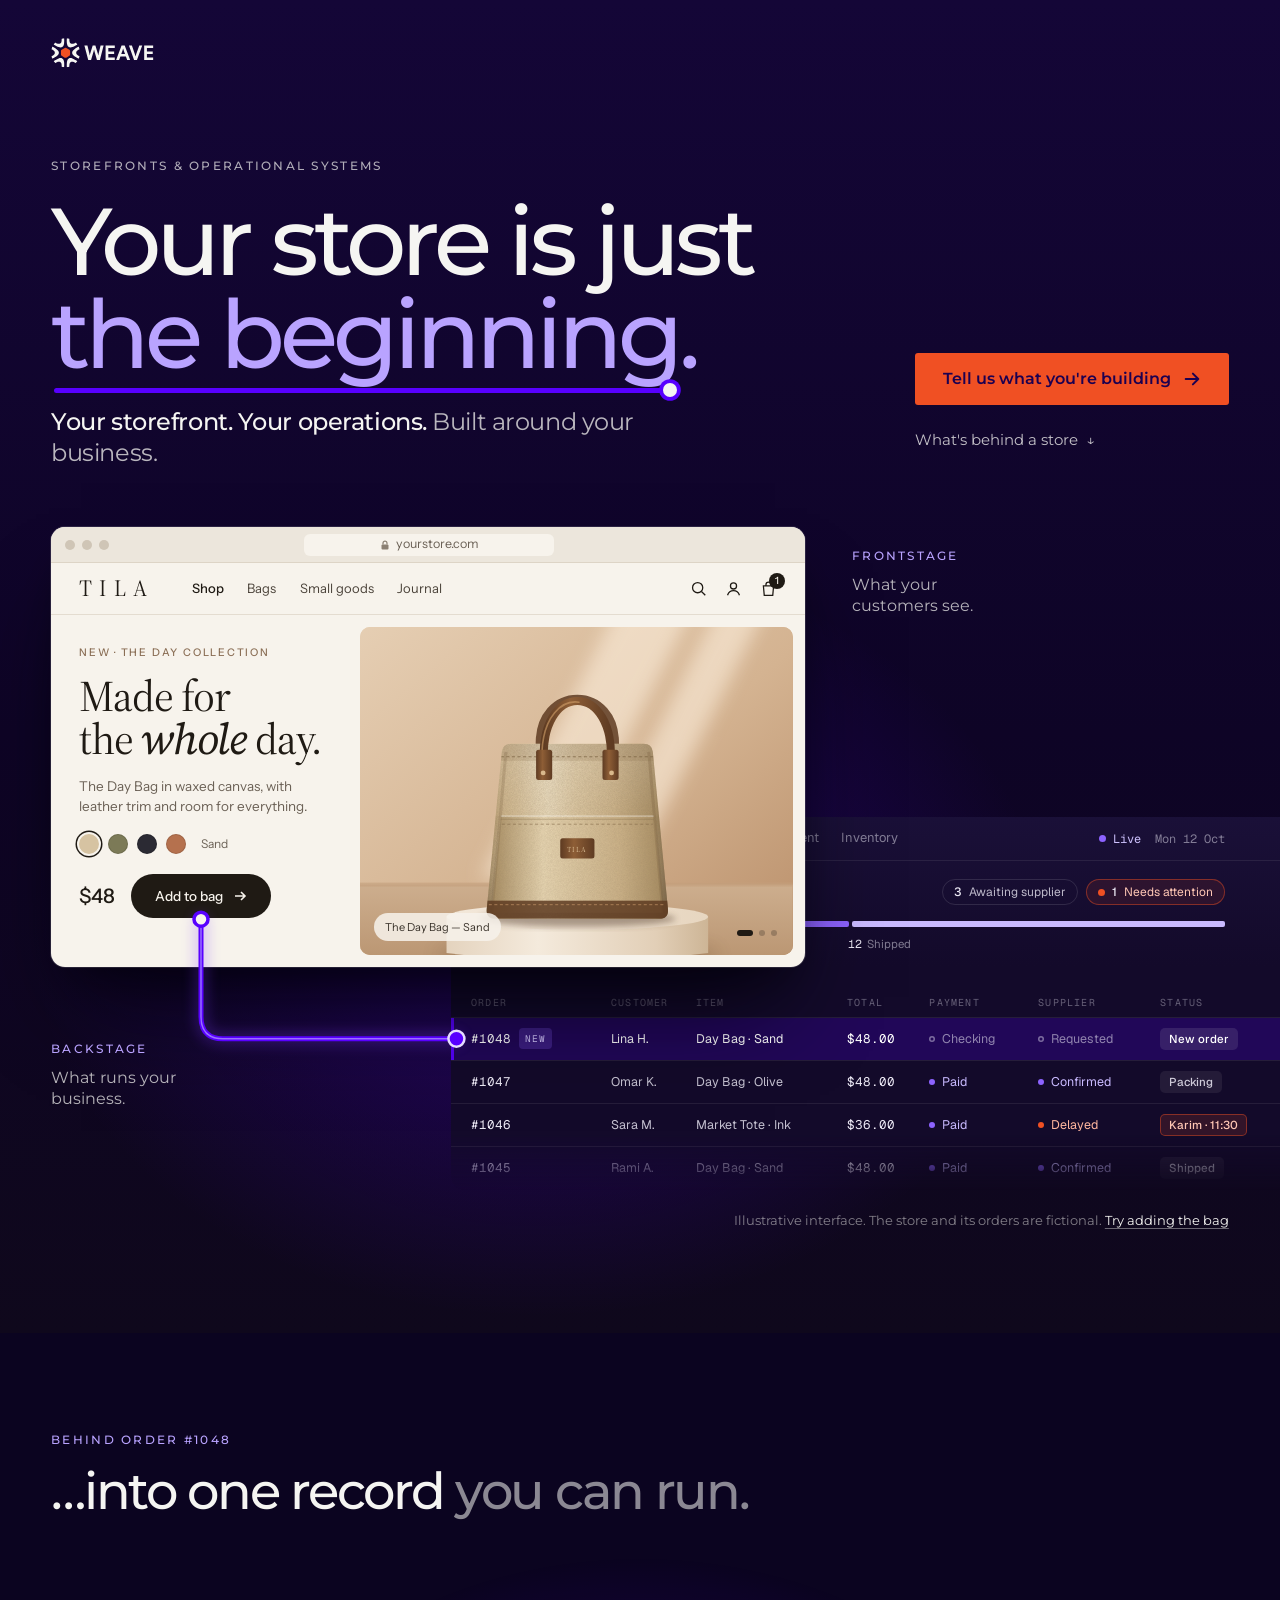
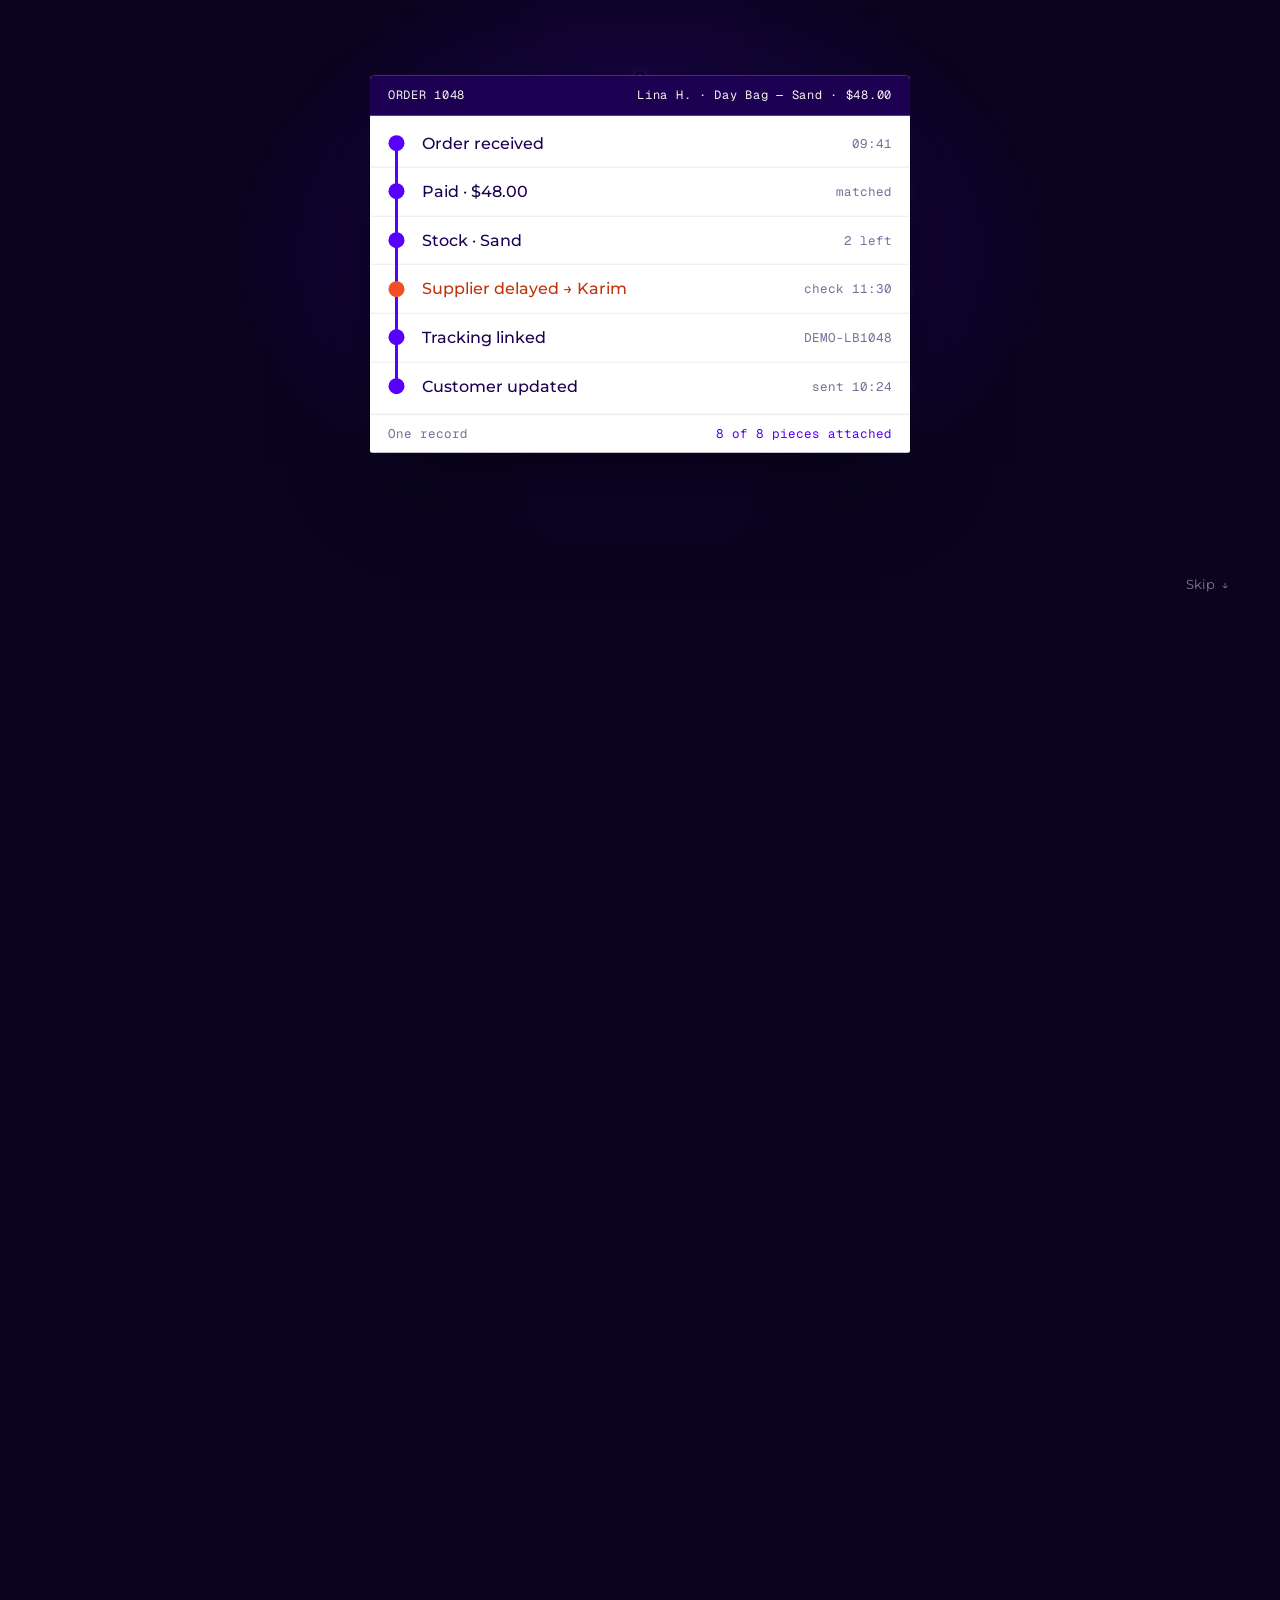
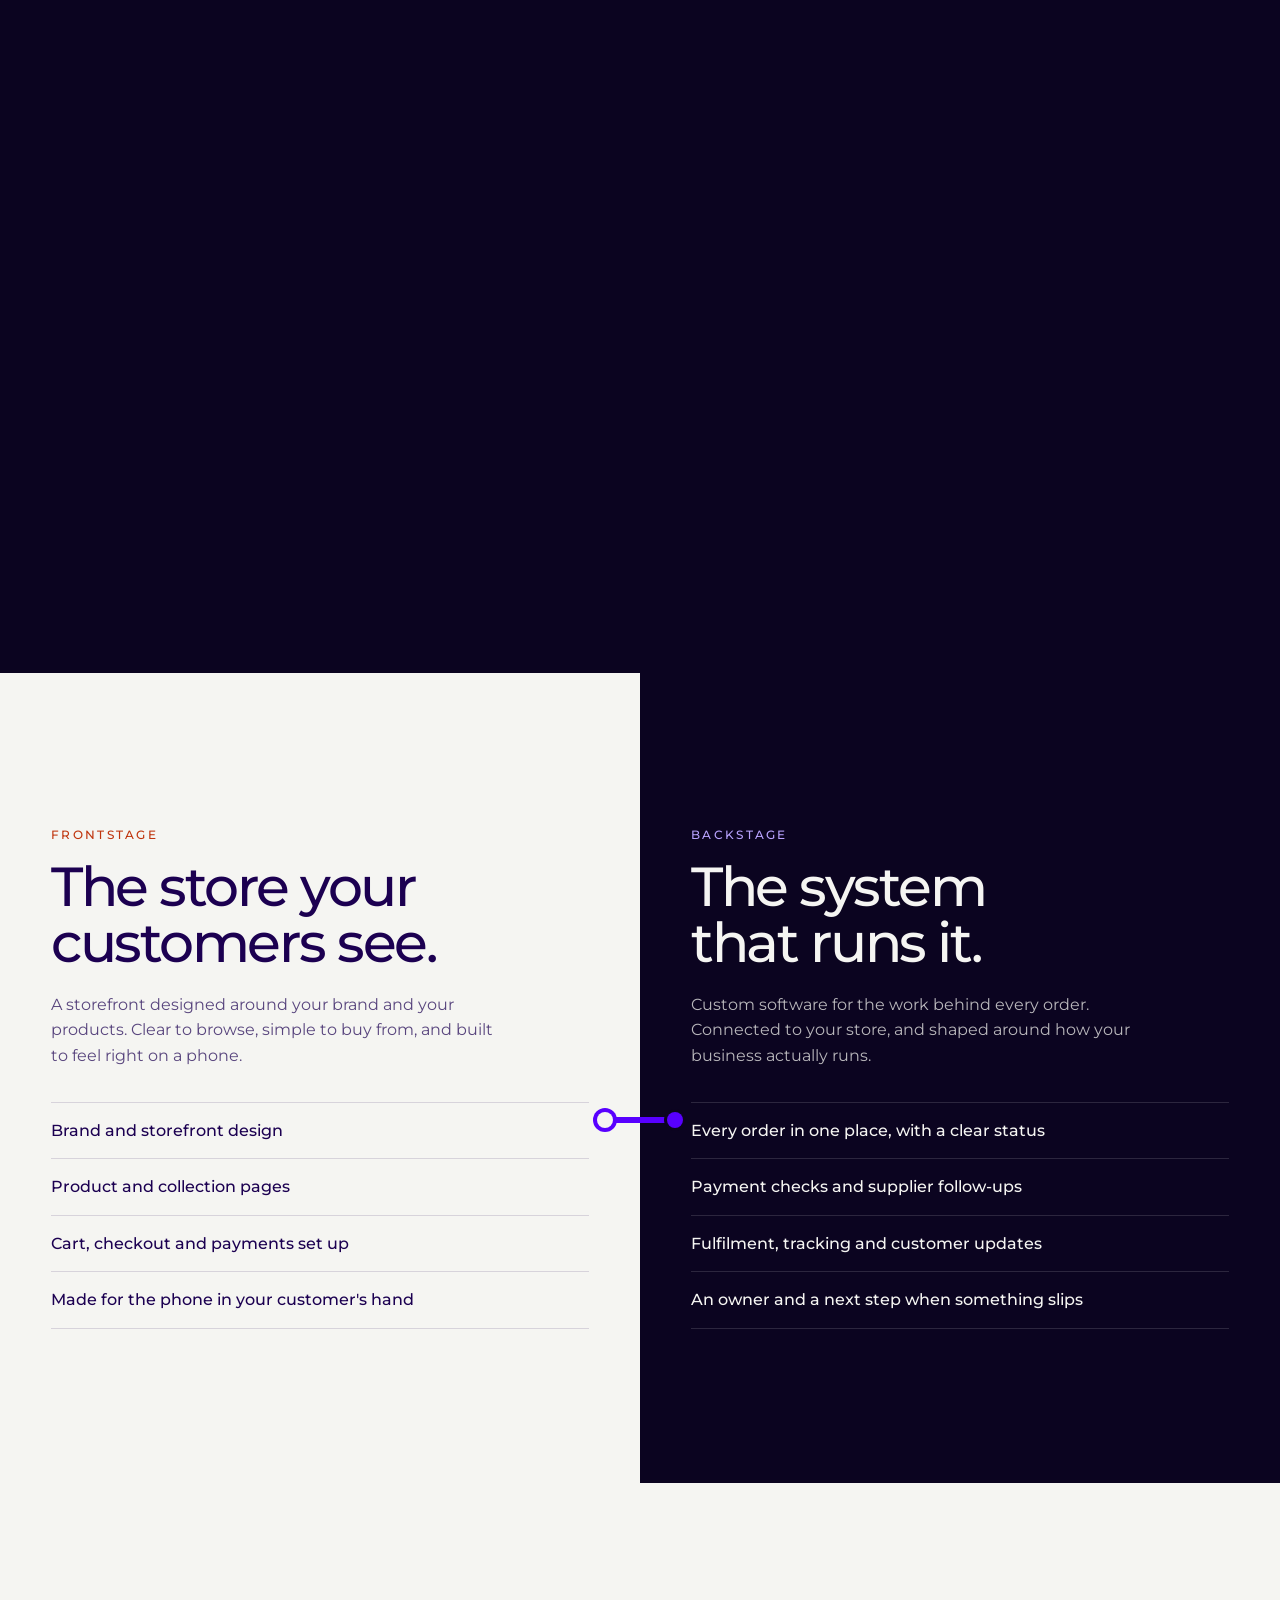
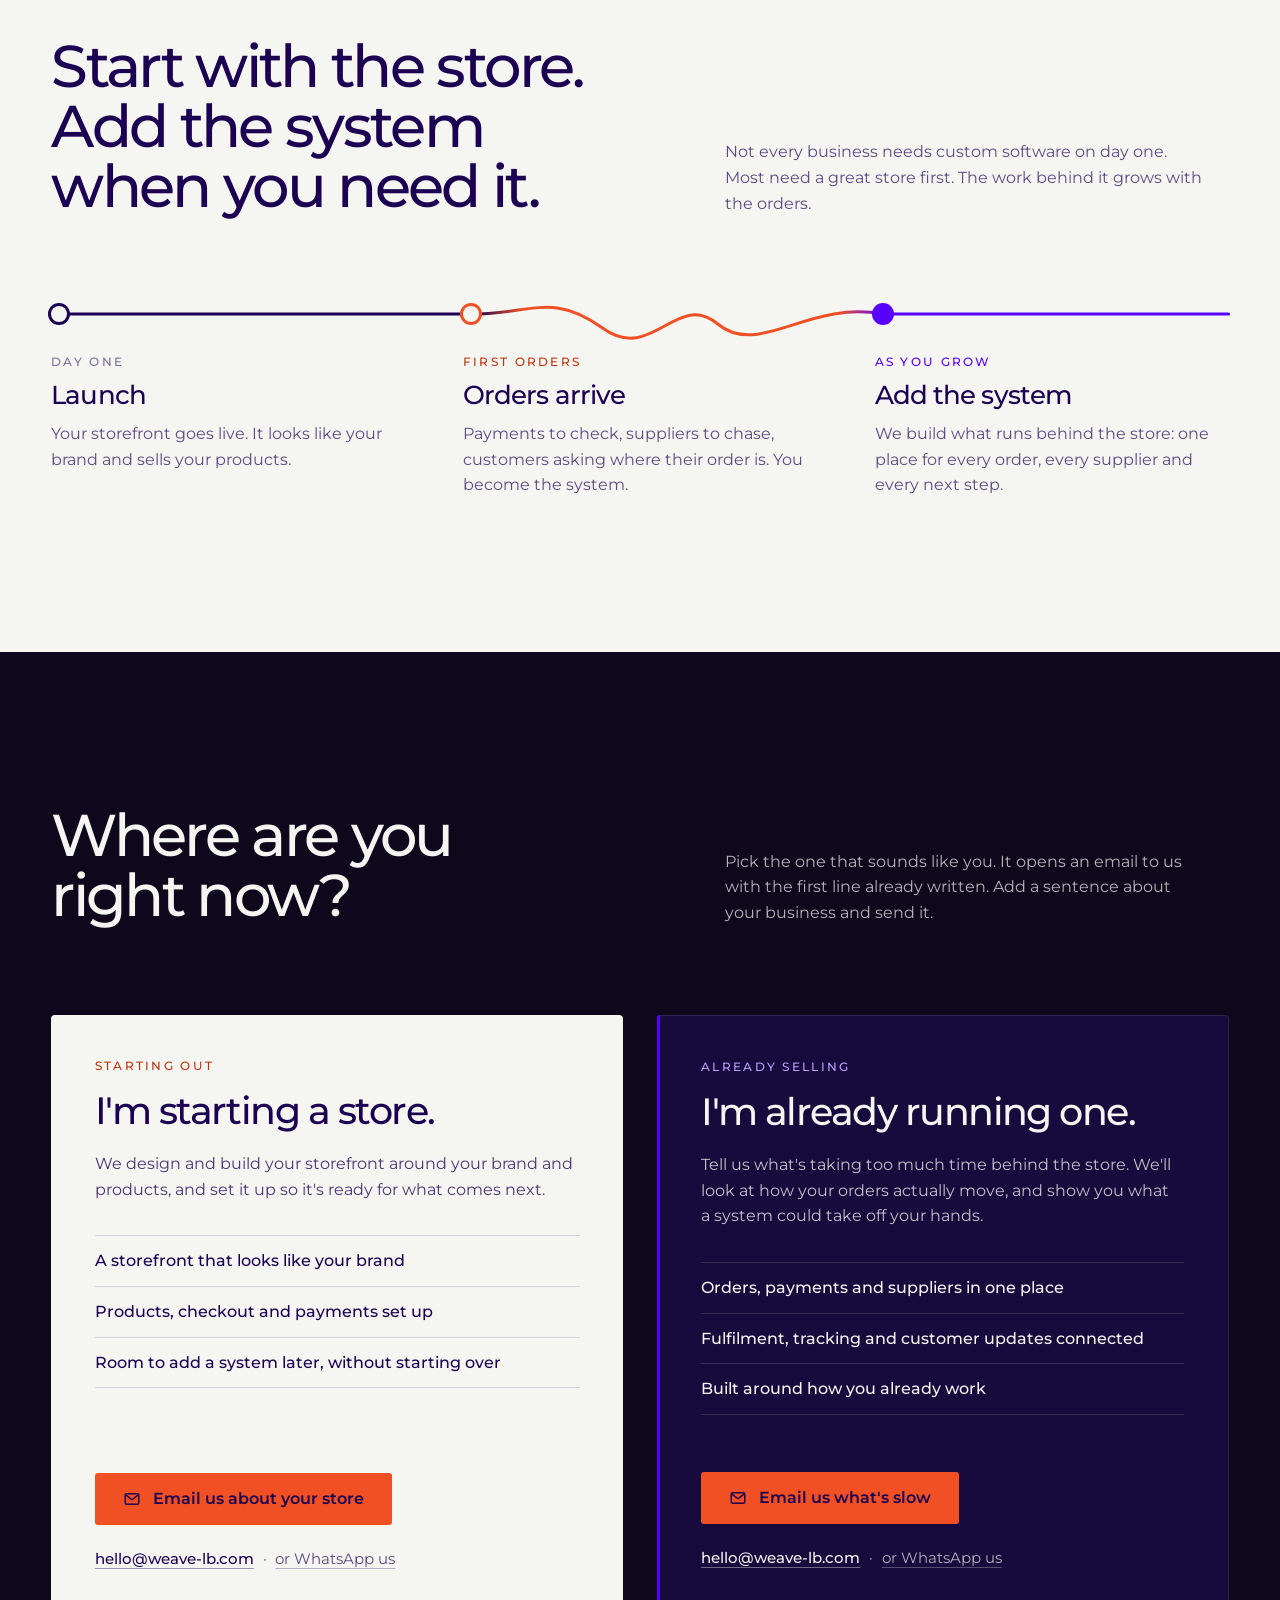
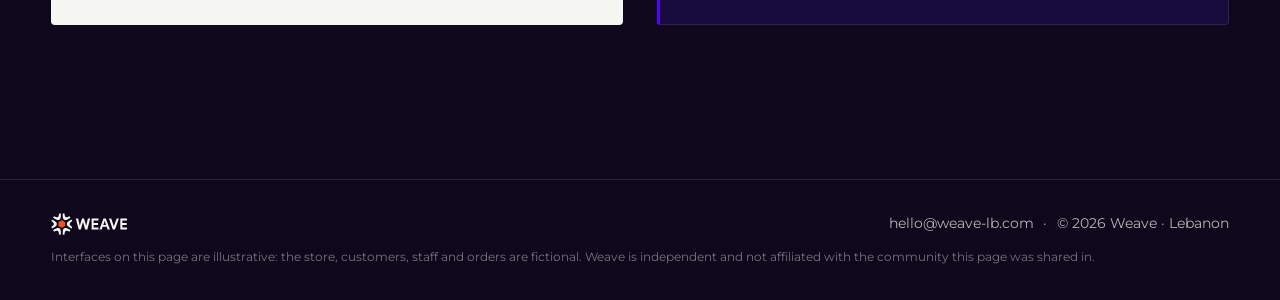
==== commit 9d2453f3: "/stores: make email the main call to action Both cards now lead with an email button to hello@weave-" ====
--- a/stores/index.html
+++ b/stores/index.html
@@ -25,7 +25,7 @@
   sprite, orange-for-decisions and violet-for-connected-work. Self-contained: CSS and JS are inline.
   The storefront ("Tila") and every order, name and number on this page are fictional.
 -->
-<link rel="stylesheet" href="assets/community.css?v=2026-10-12-8">
+<link rel="stylesheet" href="assets/community.css?v=2026-10-12-9">
 </head>
 <body>
 <a class="skip" href="#main">Skip to content</a>
@@ -219,7 +219,7 @@
   <div class="wrap">
     <div class="sec-head reveal">
       <h2 id="start-title">Where are you right now?</h2>
-      <p>Pick the one that sounds like you. It opens a message to us with a first line already written. Add a sentence about your business and send it.</p>
+      <p>Pick the one that sounds like you. It opens an email to us with the first line already written. Add a sentence about your business and send it.</p>
     </div>
     <div class="doors">
       <article class="door a reveal">
@@ -228,8 +228,8 @@
         <p>We design and build your storefront around your brand and products, and set it up so it's ready for what comes next.</p>
         <ul><li>A storefront that looks like your brand</li><li>Products, checkout and payments set up</li><li>Room to add a system later, without starting over</li></ul>
         <div class="acts">
-          <a class="btn btn-go" target="_blank" rel="noopener" href="https://wa.me/96181476201?text=Hi%20Weave%2C%20I%27m%20from%20the%20community.%20I%27m%20starting%20a%20store%20and%20I%27d%20like%20to%20talk%20about%20building%20it.%20What%20I%20sell%3A%20"><svg viewBox="0 0 24 24" fill="currentColor" aria-hidden="true"><use href="#wa-glyph"/></svg>Talk about your store</a>
-          <a class="mail" href="mailto:hello@weave-lb.com?subject=Starting%20a%20store&amp;body=Hi%20Weave%2C%0A%0AI%27m%20from%20the%20community%20and%20I%27m%20starting%20a%20store.%20What%20I%20sell%3A%20">or email us</a>
+          <a class="btn btn-go" href="mailto:hello@weave-lb.com?subject=Starting%20a%20store&amp;body=Hi%20Weave%2C%0A%0AI%27m%20from%20the%20community%20and%20I%27m%20starting%20a%20store.%20What%20I%20sell%3A%20"><svg viewBox="0 0 24 24" fill="none" stroke="currentColor" stroke-width="2" stroke-linecap="round" stroke-linejoin="round" aria-hidden="true"><rect x="3" y="5" width="18" height="14" rx="2"/><path d="m3.5 6.5 8.5 6.5 8.5-6.5"/></svg>Email us about your store</a>
+          <p class="alt-line"><a class="addr" href="mailto:hello@weave-lb.com">hello@weave-lb.com</a><span aria-hidden="true">·</span><a class="alt" target="_blank" rel="noopener" href="https://wa.me/96181476201?text=Hi%20Weave%2C%20I%27m%20from%20the%20community.%20I%27m%20starting%20a%20store%20and%20I%27d%20like%20to%20talk%20about%20building%20it.%20What%20I%20sell%3A%20">or WhatsApp us</a></p>
         </div>
       </article>
       <article class="door b reveal">
@@ -238,8 +238,8 @@
         <p>Tell us what's taking too much time behind the store. We'll look at how your orders actually move, and show you what a system could take off your hands.</p>
         <ul><li>Orders, payments and suppliers in one place</li><li>Fulfilment, tracking and customer updates connected</li><li>Built around how you already work</li></ul>
         <div class="acts">
-          <a class="btn btn-go" target="_blank" rel="noopener" href="https://wa.me/96181476201?text=Hi%20Weave%2C%20I%27m%20from%20the%20community.%20I%27m%20already%20selling%2C%20and%20here%27s%20what%20takes%20too%20much%20time%20behind%20the%20store%3A%20"><svg viewBox="0 0 24 24" fill="currentColor" aria-hidden="true"><use href="#wa-glyph"/></svg>Show us what's slow</a>
-          <a class="mail" href="mailto:hello@weave-lb.com?subject=Behind%20my%20store&amp;body=Hi%20Weave%2C%0A%0AI%27m%20from%20the%20community%20and%20I%27m%20already%20selling.%20Here%27s%20what%20takes%20too%20much%20time%20behind%20the%20store%3A%20">or email us</a>
+          <a class="btn btn-go" href="mailto:hello@weave-lb.com?subject=Behind%20my%20store&amp;body=Hi%20Weave%2C%0A%0AI%27m%20from%20the%20community%20and%20I%27m%20already%20selling.%20Here%27s%20what%20takes%20too%20much%20time%20behind%20the%20store%3A%20"><svg viewBox="0 0 24 24" fill="none" stroke="currentColor" stroke-width="2" stroke-linecap="round" stroke-linejoin="round" aria-hidden="true"><rect x="3" y="5" width="18" height="14" rx="2"/><path d="m3.5 6.5 8.5 6.5 8.5-6.5"/></svg>Email us what's slow</a>
+          <p class="alt-line"><a class="addr" href="mailto:hello@weave-lb.com">hello@weave-lb.com</a><span aria-hidden="true">·</span><a class="alt" target="_blank" rel="noopener" href="https://wa.me/96181476201?text=Hi%20Weave%2C%20I%27m%20from%20the%20community.%20I%27m%20already%20selling%2C%20and%20here%27s%20what%20takes%20too%20much%20time%20behind%20the%20store%3A%20">or WhatsApp us</a></p>
         </div>
       </article>
     </div>
--- a/stores/assets/community.css
+++ b/stores/assets/community.css
@@ -395,8 +395,11 @@
 .door li{padding:12px 0;border-bottom:1px solid rgb(var(--ink-rgb) / .14);font-weight:500}
 .door.b li{border-color:rgb(var(--paper-rgb) / .14)}
 .door .acts{margin-top:auto;padding-top:var(--space-4);display:flex;flex-wrap:wrap;align-items:center;gap:12px 22px}
-.door .mail{display:inline-flex;align-items:center;min-height:44px;font-size:.92em;opacity:.8;text-decoration:underline;text-decoration-thickness:1px;text-underline-offset:.25em}
-.door .mail:hover{opacity:1}
+.door .alt-line{display:flex;flex-wrap:wrap;align-items:center;gap:0 .6em;font-size:.92em}
+.door .alt-line a{display:inline-flex;align-items:center;min-height:44px;text-decoration:underline;text-decoration-thickness:1px;text-underline-offset:.25em;text-decoration-color:color-mix(in srgb,currentColor 40%,transparent)}
+.door .alt-line a:hover{text-decoration-color:currentColor}
+.door .alt-line .addr{font-weight:500}
+.door .alt-line .alt,.door .alt-line span{opacity:.7}
 .door.a .btn-go:hover{background:var(--ink);color:var(--paper)}
 @media(max-width:899px){.doors{grid-template-columns:1fr}}
 @media(max-width:479px){.door .btn{width:100%}}
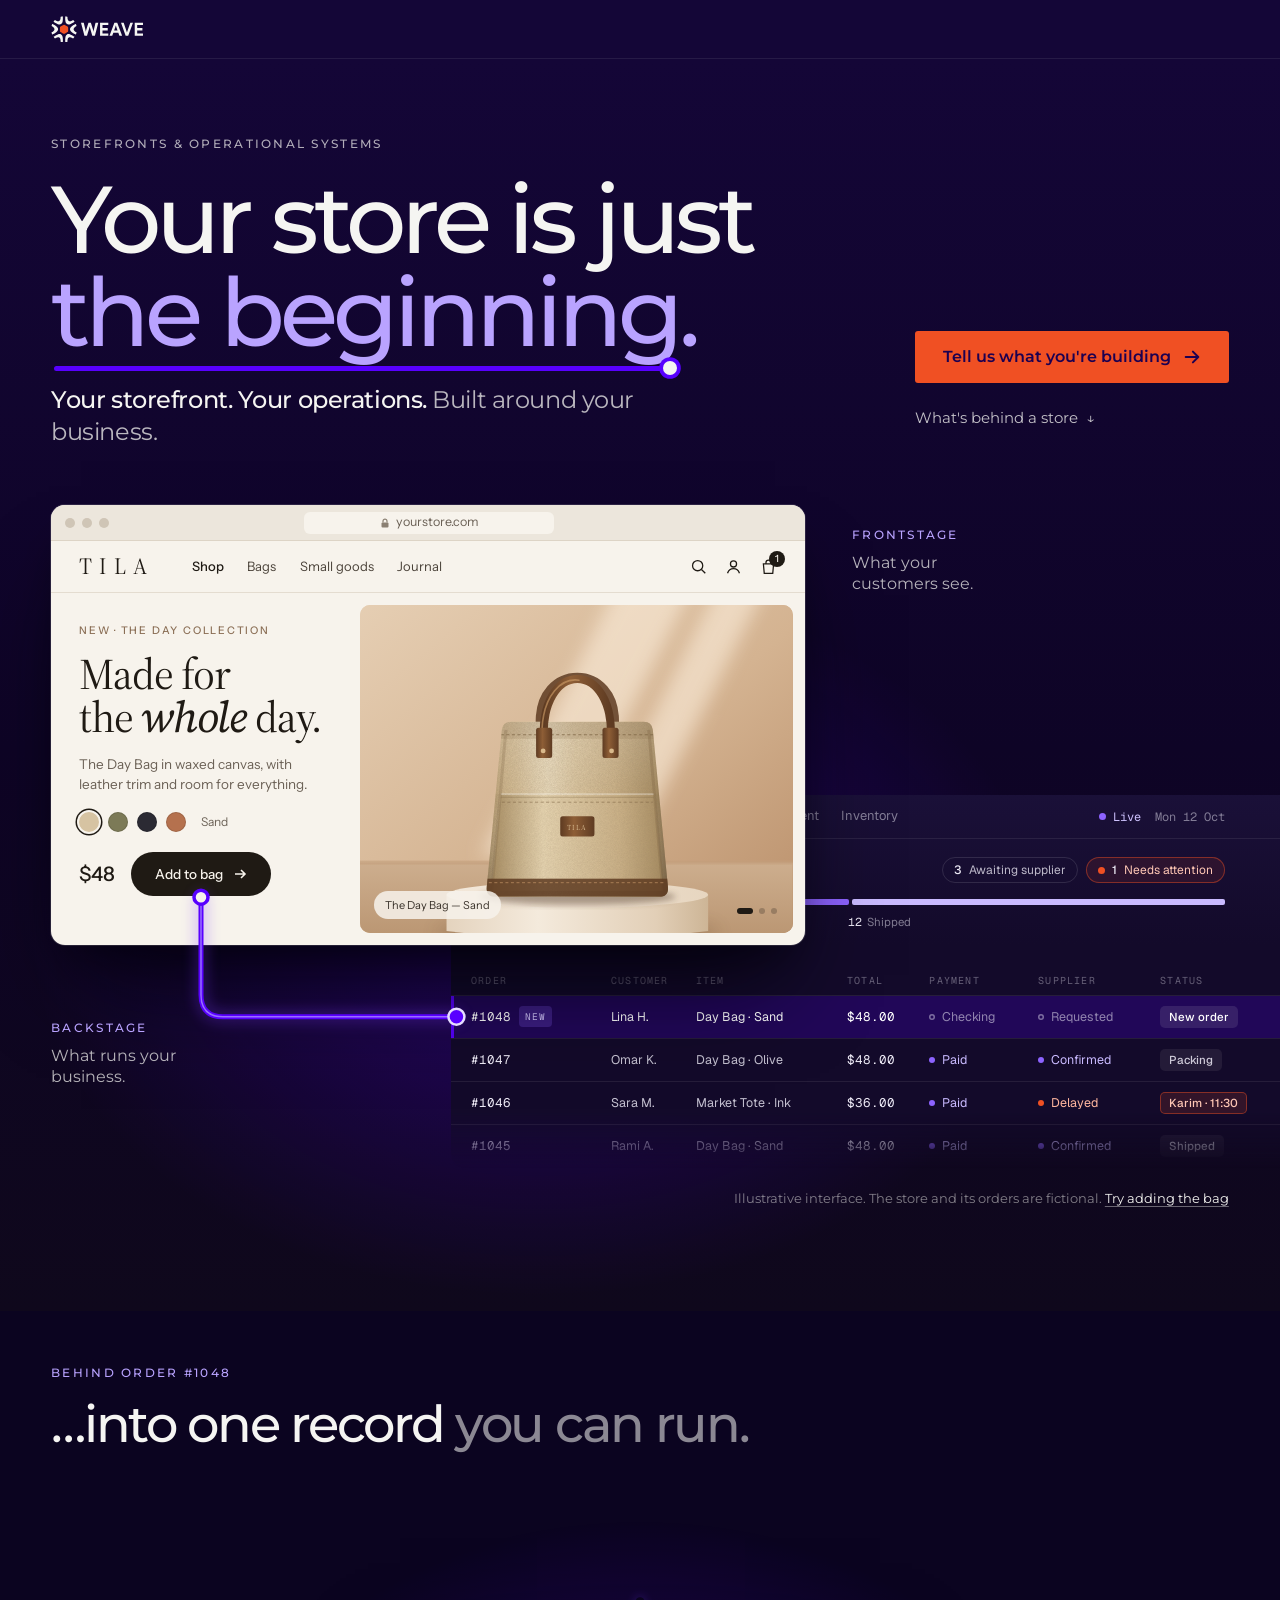
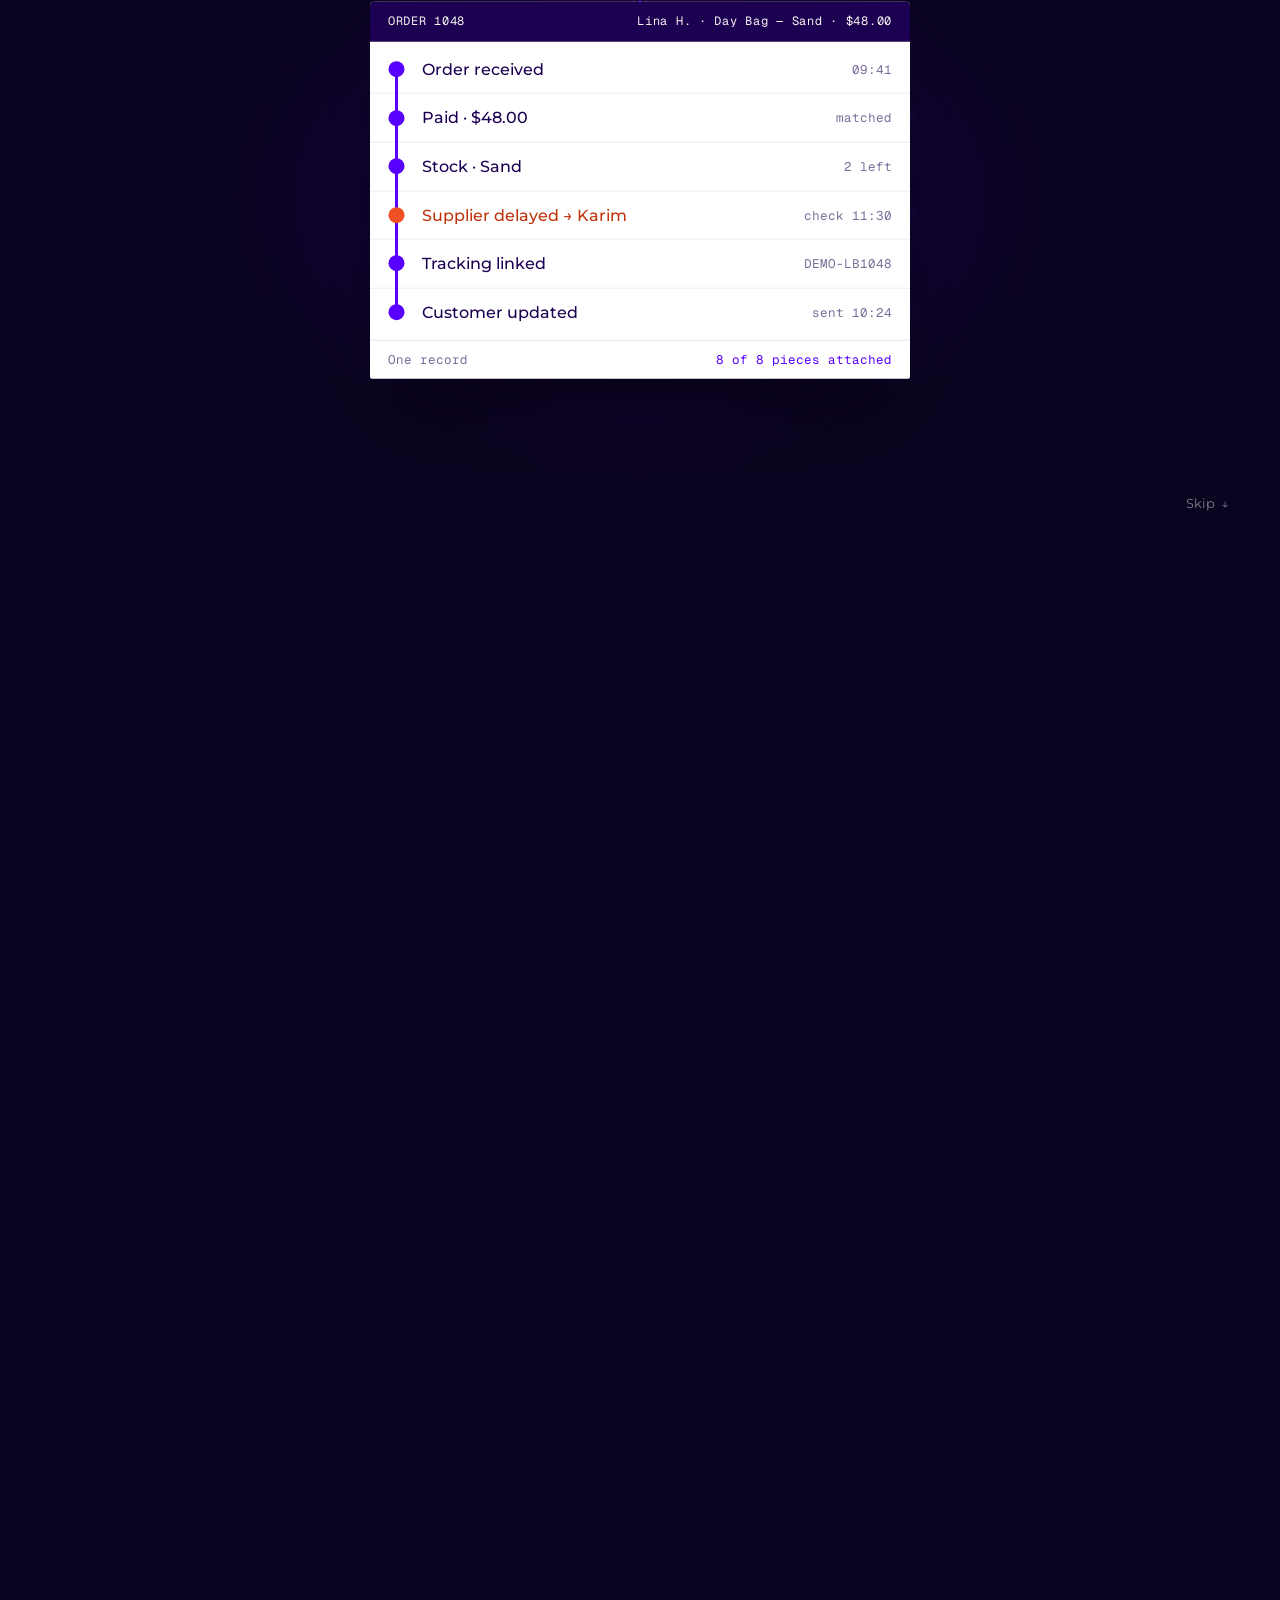
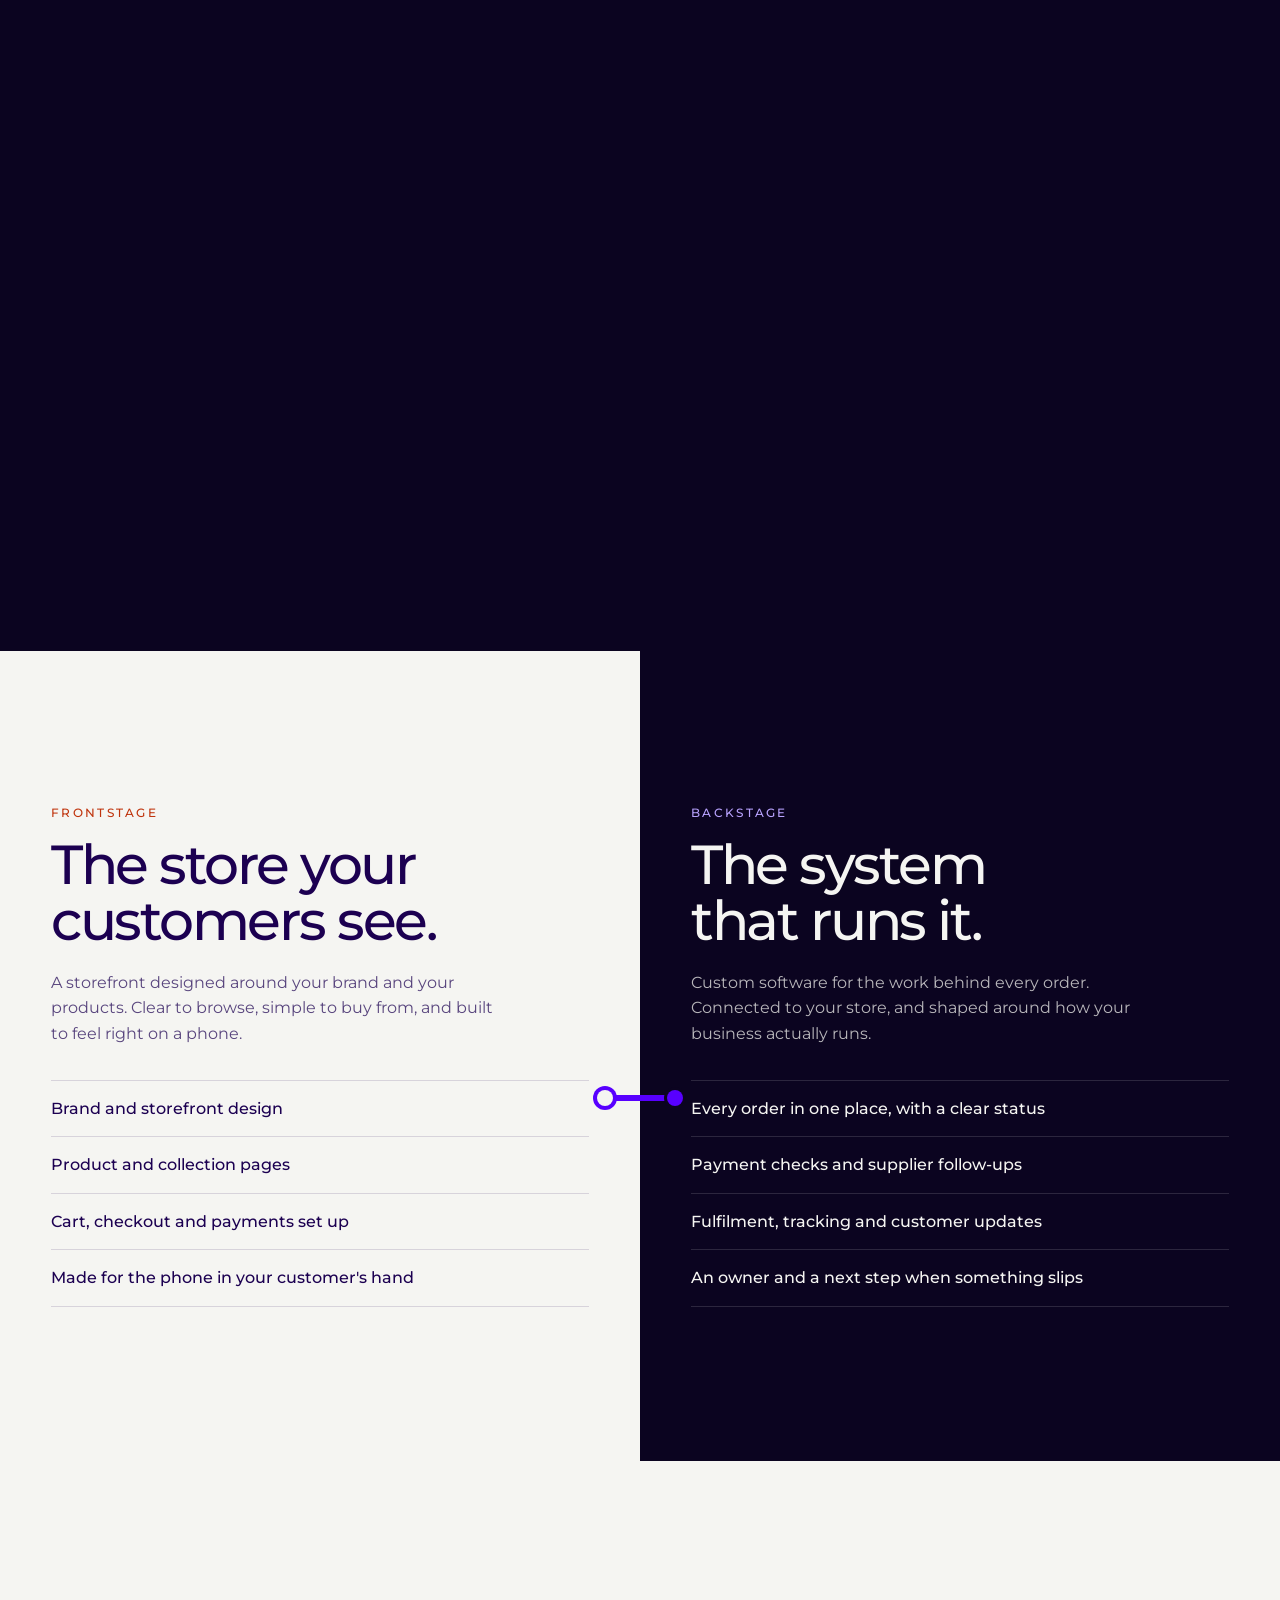
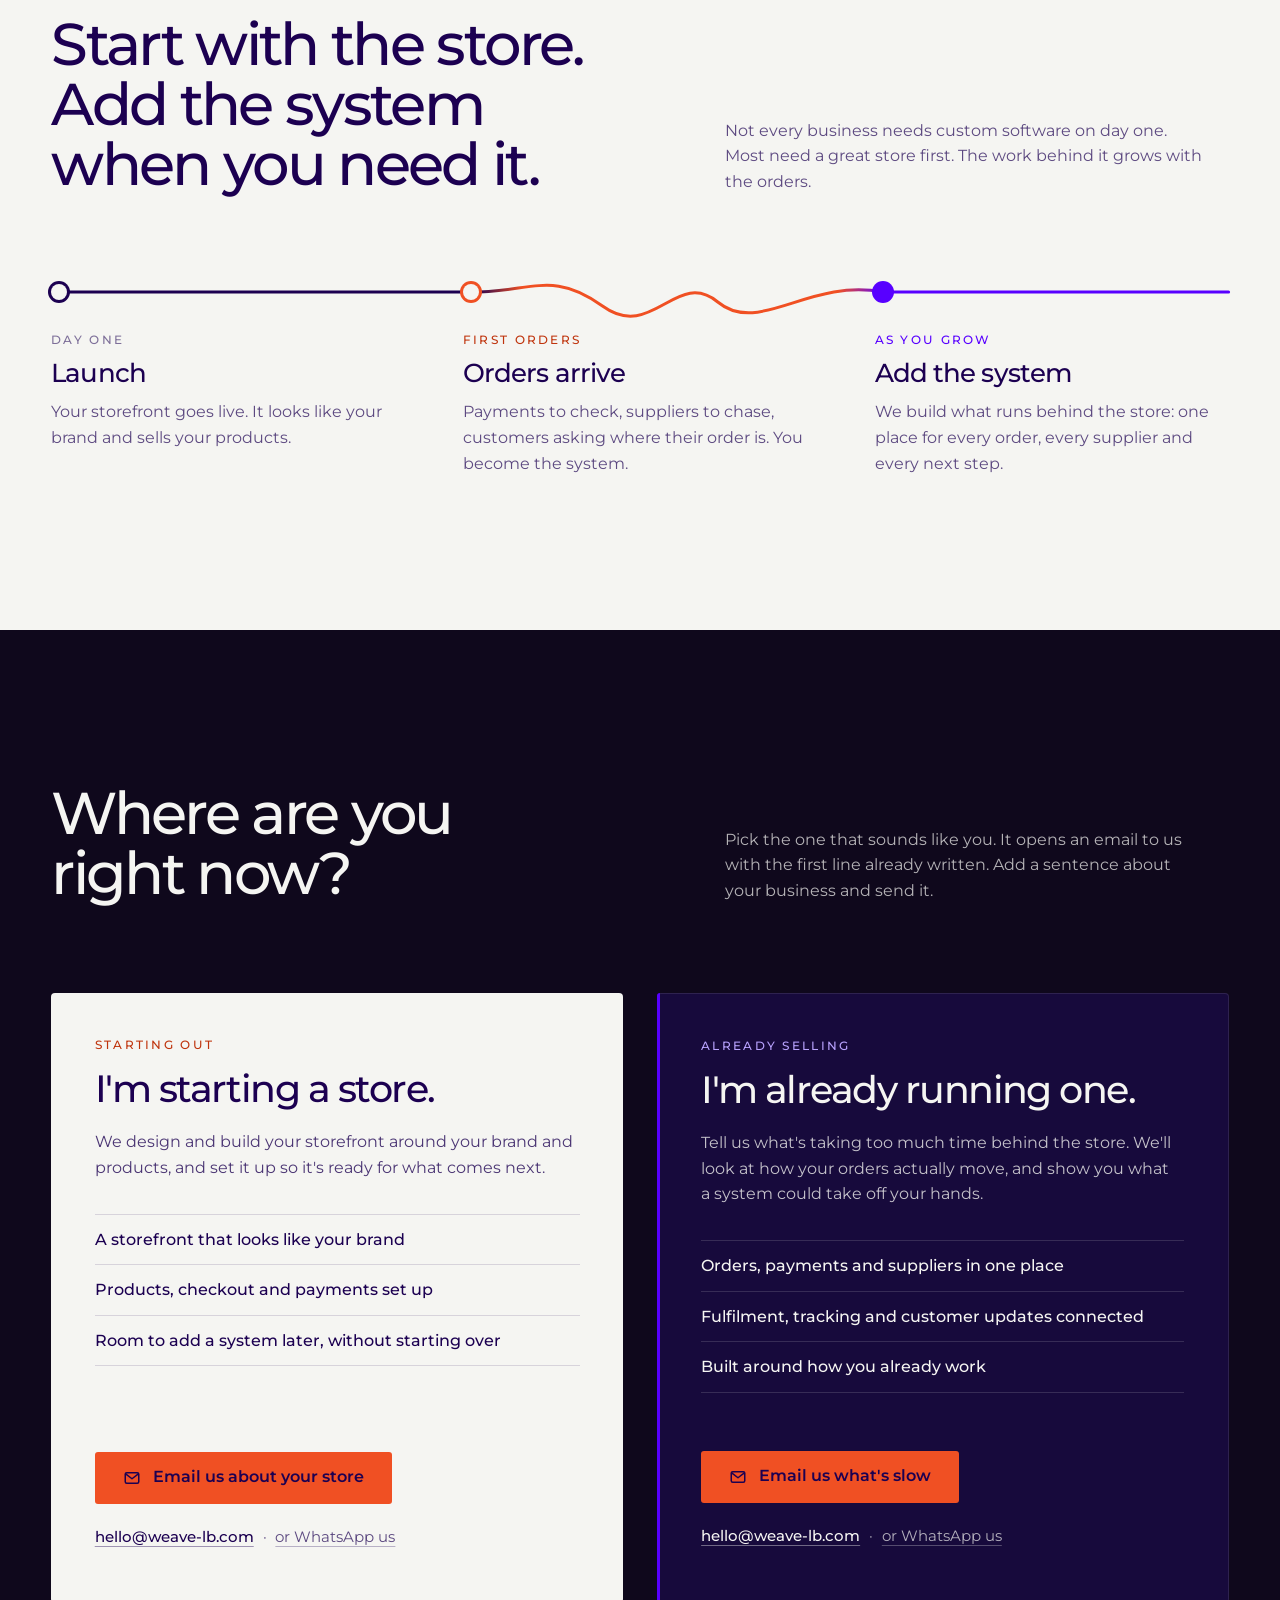
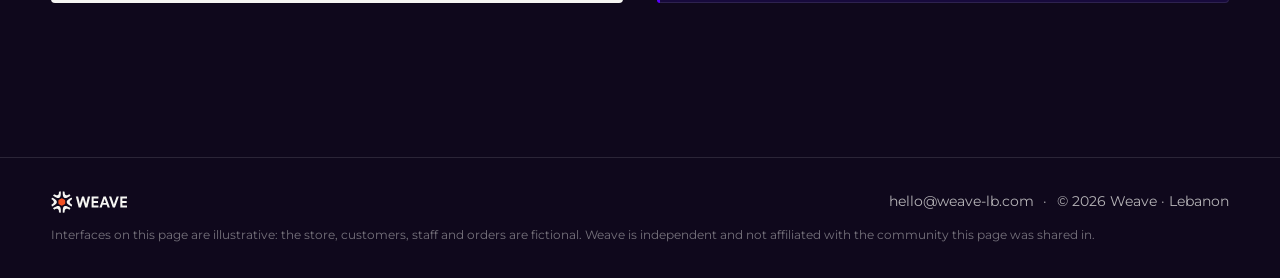
==== commit b6600e94: "/stores: keep the logo in a fixed bar that the page makes room for Co-Authored-By: Claude Opus 5.5 <" ====
--- a/stores/index.html
+++ b/stores/index.html
@@ -25,19 +25,22 @@
   sprite, orange-for-decisions and violet-for-connected-work. Self-contained: CSS and JS are inline.
   The storefront ("Tila") and every order, name and number on this page are fictional.
 -->
-<link rel="stylesheet" href="assets/community.css?v=2026-10-12-9">
+<link rel="stylesheet" href="assets/community.css?v=2026-10-12-10">
 </head>
 <body>
 <a class="skip" href="#main">Skip to content</a>
-<div class="progress" aria-hidden="true"><i id="progress"></i></div>
 <!-- Shared with index.html: the Weave logo symbol and WhatsApp glyph, unchanged. -->
 <svg class="wv-sprite" width="0" height="0" style="position:absolute;overflow:hidden" aria-hidden="true" focusable="false"><defs><clipPath id="wv-mark-clip"><circle cx="200" cy="203.7" r="200"/></clipPath></defs><symbol id="wv-logo" viewBox="0 0 1410.83 407.41"><g clip-path="url(#wv-mark-clip)"><path d="M263,178.86v49.69a20,20,0,0,1-10,17.32l-43,24.85a20,20,0,0,1-20,0l-43-24.85a20,20,0,0,1-10-17.32V178.86a20,20,0,0,1,10-17.32l43-24.85a20,20,0,0,1,20,0l43,24.85A20,20,0,0,1,263,178.86Z" class="wordmark-hex" style="fill:var(--orange)"/><path d="M347.44,203.7c0,8.66,2,17.09,12.73,27.9C374.89,246.39,400,257.18,400,257.18L386.14,288.7s-38.79-16.54-70.56-42.53c-17.8-14.57-24.11-29-24.11-42.47s6.31-27.89,24.11-42.46c31.77-26,70.56-42.54,70.56-42.54L400,150.23S374.89,161,360.17,175.8C349.42,186.62,347.44,195.05,347.44,203.7Z"/><path d="M273.72,76c7.5,4.33,15.79,6.83,30.53,2.92,20.16-5.35,42.06-21.7,42.06-21.7L366.68,85S333,110.32,294.57,124.84c-21.52,8.13-37.19,6.38-48.84-.35s-21-19.41-24.71-42.12C214.39,41.87,219.46,0,219.46,0l34.23,3.76S250.47,30.9,255.92,51C259.91,65.76,266.22,71.69,273.72,76Z"/><path d="M126.28,76c7.5-4.33,13.81-10.26,17.8-25,5.45-20.14,2.23-47.28,2.23-47.28L180.54,0s5.07,41.87-1.56,82.37c-3.71,22.71-13.07,35.4-24.71,42.12s-27.32,8.48-48.84.35C67,110.32,33.32,85,33.32,85L53.69,57.24s21.9,16.35,42.06,21.7C110.49,82.85,118.78,80.35,126.28,76Z"/><path d="M52.56,203.7c0-8.65-2-17.08-12.73-27.9C25.11,161,0,150.23,0,150.23L13.86,118.7s38.79,16.55,70.56,42.54c17.8,14.57,24.11,29,24.11,42.46s-6.31,27.9-24.11,42.47c-31.77,26-70.56,42.53-70.56,42.53L0,257.18s25.11-10.79,39.83-25.58C50.58,220.79,52.56,212.36,52.56,203.7Z"/><path d="M126.28,331.39c-7.5-4.33-15.79-6.83-30.53-2.92-20.16,5.35-42.06,21.7-42.06,21.7L33.32,322.41S67,297.08,105.43,282.57c21.52-8.13,37.19-6.38,48.84.35s21,19.41,24.71,42.11c6.63,40.51,1.56,82.38,1.56,82.38l-34.23-3.76s3.22-27.14-2.23-47.28C140.09,341.65,133.78,335.72,126.28,331.39Z"/><path d="M273.72,331.39c-7.5,4.33-13.81,10.26-17.8,25-5.45,20.14-2.23,47.28-2.23,47.28l-34.23,3.76S214.39,365.54,221,325c3.71-22.7,13.07-35.39,24.71-42.11s27.32-8.48,48.84-.35c38.39,14.51,72.11,39.84,72.11,39.84l-20.37,27.76s-21.9-16.35-42.06-21.7C289.51,324.56,281.22,327.06,273.72,331.39Z"/></g><path d="M513.08,303.7,460,103.7h41.9L529.28,216l3.35,20.94h2.23L539.33,216l35.2-112.3h37.15L646,216l4.46,20.39h2.24L656.09,216l27.1-112.3h41.9l-51.68,200h-40.5L598.83,183l-4.47-21.51h-2.23L587.66,183,551.9,303.7Z"/><polygon points="878.99 139.46 878.99 103.7 752.18 103.7 752.18 303.7 878.99 303.7 878.99 267.95 789.88 267.95 789.88 221.58 870.05 221.58 870.05 185.83 789.88 185.83 789.88 139.46 878.99 139.46"/><path d="M1090.72,303.7l-75.14-200h-43.3l-74.85,200h41.62l16.79-47.76h76.47l16.8,47.76Zm-98.88-82.4H968L985.7,171,993,147h2.23l7.26,24,17.68,50.28Z"/><path d="M1144.62,303.7,1074,103.7h40.78l41.34,120.68,7.26,25.41h2.24l7.82-25.41,43-120.68h40.78l-72.91,200Z"/><polygon points="1410.83 139.46 1410.83 103.7 1284.01 103.7 1284.01 303.7 1410.83 303.7 1410.83 267.95 1321.72 267.95 1321.72 221.58 1401.89 221.58 1401.89 185.83 1321.72 185.83 1321.72 139.46 1410.83 139.46"/></symbol><symbol id="wa-glyph" viewBox="0 0 24 24"><path d="M17.472 14.382c-.297-.149-1.758-.867-2.03-.967-.273-.099-.471-.148-.67.15-.197.297-.767.966-.94 1.164-.173.199-.347.223-.644.075-.297-.15-1.255-.463-2.39-1.475-.883-.788-1.48-1.761-1.653-2.059-.173-.297-.018-.458.13-.606.134-.133.298-.347.446-.52.149-.174.198-.298.298-.497.099-.198.05-.371-.025-.52-.075-.149-.669-1.612-.916-2.207-.242-.579-.487-.5-.669-.51-.173-.008-.371-.01-.57-.01-.198 0-.52.074-.792.372-.272.297-1.04 1.016-1.04 2.479 0 1.462 1.065 2.875 1.213 3.074.149.198 2.096 3.2 5.077 4.487.709.306 1.262.489 1.694.625.712.227 1.36.195 1.871.118.571-.085 1.758-.719 2.006-1.413.248-.694.248-1.289.173-1.413-.074-.124-.272-.198-.57-.347m-5.421 7.403h-.004a9.87 9.87 0 0 1-5.031-1.378l-.361-.214-3.741.982.998-3.648-.235-.374a9.86 9.86 0 0 1-1.51-5.26c.001-5.45 4.436-9.884 9.888-9.884 2.64 0 5.122 1.03 6.988 2.898a9.825 9.825 0 0 1 2.893 6.994c-.003 5.45-4.437 9.884-9.885 9.884m8.413-18.297A11.815 11.815 0 0 0 12.05 0C5.495 0 .16 5.335.157 11.892c0 2.096.547 4.142 1.588 5.945L.057 24l6.305-1.654a11.882 11.882 0 0 0 5.683 1.448h.005c6.554 0 11.89-5.335 11.893-11.893a11.821 11.821 0 0 0-3.48-8.413Z"/></symbol></svg>
+
+<header class="mast">
+  <div class="wrap"><a class="mast-home" href="#main" aria-label="Weave, back to top"><svg class="wordmark" viewBox="0 0 1410.83 407.41" fill="currentColor" aria-hidden="true"><use href="#wv-logo"/></svg></a></div>
+  <div class="progress" aria-hidden="true"><i id="progress"></i></div>
+</header>
 
 <main id="main">
 <!-- ═════════ HERO ═════════ -->
 <section class="hero" aria-labelledby="hero-title">
   <div class="wrap">
-    <svg class="wordmark" viewBox="0 0 1410.83 407.41" fill="currentColor" role="img" aria-label="Weave"><use href="#wv-logo"/></svg>
     <div class="hero-copy">
       <div>
         <p class="eyebrow">Storefronts &amp; operational systems</p>
@@ -255,6 +258,6 @@
 </footer>
 </main>
 
-<script src="assets/community.js?v=2026-10-12-8"></script>
+<script src="assets/community.js?v=2026-10-12-9"></script>
 </body>
 </html>
--- a/stores/assets/community.css
+++ b/stores/assets/community.css
@@ -24,13 +24,14 @@
   --lavender:#B9A3FF;       /* violet text on dark (the og image's "system") */
   --night:#0B0420;          /* the backstage ground */
   --wrap:min(100% - 2 * var(--page-gutter), var(--content-max));
+  --mast-h:clamp(56px,4.6vw,76px);   /* the fixed logo bar; the page starts below it */
   interpolate-size:allow-keywords}
 @media(max-width:767px){:root{--space-5:52px;--space-6:72px}}
 
 *,*::before,*::after{box-sizing:border-box}
-html{scroll-behavior:smooth;overflow-x:clip}
+html{scroll-behavior:smooth;overflow-x:clip;scroll-padding-top:var(--mast-h)}
 @media(prefers-reduced-motion:reduce){html{scroll-behavior:auto}}
-body{margin:0;background:var(--overlay);color:var(--paper);font-family:var(--sans);font-size:clamp(16px,1.15vw,18px);line-height:1.6;-webkit-font-smoothing:antialiased;overflow-x:clip}
+body{margin:0;padding-top:var(--mast-h);background:var(--overlay);color:var(--paper);font-family:var(--sans);font-size:clamp(16px,1.15vw,18px);line-height:1.6;-webkit-font-smoothing:antialiased;overflow-x:clip}
 h1,h2,h3,p,ul,ol{margin:0;padding:0}
 ul,ol{list-style:none}
 a{color:inherit}
@@ -51,14 +52,17 @@
 /* ───────── Skip link, reading progress ───────── */
 .skip{position:fixed;left:16px;top:-64px;z-index:60;padding:10px 16px;border-radius:3px;background:var(--paper);color:var(--ink);font-weight:600;text-decoration:none;transition:top .2s}
 .skip:focus{top:12px}
-.progress{position:fixed;inset:0 0 auto;height:2px;z-index:55;pointer-events:none}
+.progress{position:absolute;inset:auto 0 -1px;height:2px;pointer-events:none}
 .progress i{display:block;height:100%;transform-origin:left;transform:scaleX(var(--p,0));background:var(--thread)}
 
-/* ───────── The mark (no header: this page is reached only by its link) ───────── */
-.wordmark{display:block;width:clamp(96px,8vw,150px);height:auto;color:var(--paper);margin-bottom:clamp(56px,7vw,112px)}
+/* ───────── The mark: fixed in its own bar, which the page makes room for (body padding, sticky offsets) ───────── */
+.mast{position:fixed;inset:0 0 auto;z-index:50;height:var(--mast-h);background:#140637;border-bottom:1px solid rgb(var(--paper-rgb) / .08)}
+.mast .wrap{height:100%;display:flex;align-items:center}
+.mast-home{display:block;padding:8px 0;border-radius:3px}
+.wordmark{display:block;width:clamp(92px,7vw,124px);height:auto;color:var(--paper)}
 
 /* ═════════ HERO: the poster, live ═════════ */
-.hero{position:relative;isolation:isolate;overflow:clip;padding:clamp(24px,3vw,44px) 0 clamp(72px,8vw,128px);
+.hero{position:relative;isolation:isolate;overflow:clip;padding:clamp(48px,6vw,104px) 0 clamp(72px,8vw,128px);
   background:radial-gradient(55% 40% at 42% 70%,rgb(var(--thread-rgb) / .3),transparent 72%),linear-gradient(180deg,#140637 0%,#0E0426 55%,var(--overlay) 100%)}
 .hero-copy{display:grid;grid-template-columns:minmax(0,1fr) auto;align-items:end;gap:var(--space-2) var(--space-4)}
 .hero .eyebrow{margin-bottom:var(--space-2)}
@@ -300,9 +304,9 @@
 .wskip:hover{color:var(--paper)}
 /* Live: a pinned stage, scrubbed by scroll */
 .weave.is-live .weave-track{height:460vh}
-.weave.is-live .weave-stage{position:sticky;top:0;height:100vh;height:100svh;overflow:hidden}
-.weave.is-live .weave-head{position:absolute;left:0;right:0;top:clamp(76px,11vh,130px)}
-.weave.is-live .weave-field{position:absolute;left:0;right:0;top:calc(clamp(76px,11vh,130px) + clamp(120px,16vh,190px));bottom:clamp(56px,9vh,96px)}
+.weave.is-live .weave-stage{position:sticky;top:var(--mast-h);height:calc(100vh - var(--mast-h));height:calc(100svh - var(--mast-h));overflow:hidden}
+.weave.is-live .weave-head{position:absolute;left:0;right:0;top:clamp(28px,6vh,72px)}
+.weave.is-live .weave-field{position:absolute;left:0;right:0;top:calc(clamp(28px,6vh,72px) + clamp(120px,16vh,190px));bottom:clamp(56px,9vh,96px)}
 /* Static (no JS, reduced motion): the finished record under the heading */
 .weave:not(.is-live) .weave-stage{padding:var(--space-6) 0}
 .weave:not(.is-live) :is(.wt,.wf,.you,.weave-svg,.wskip){display:none}
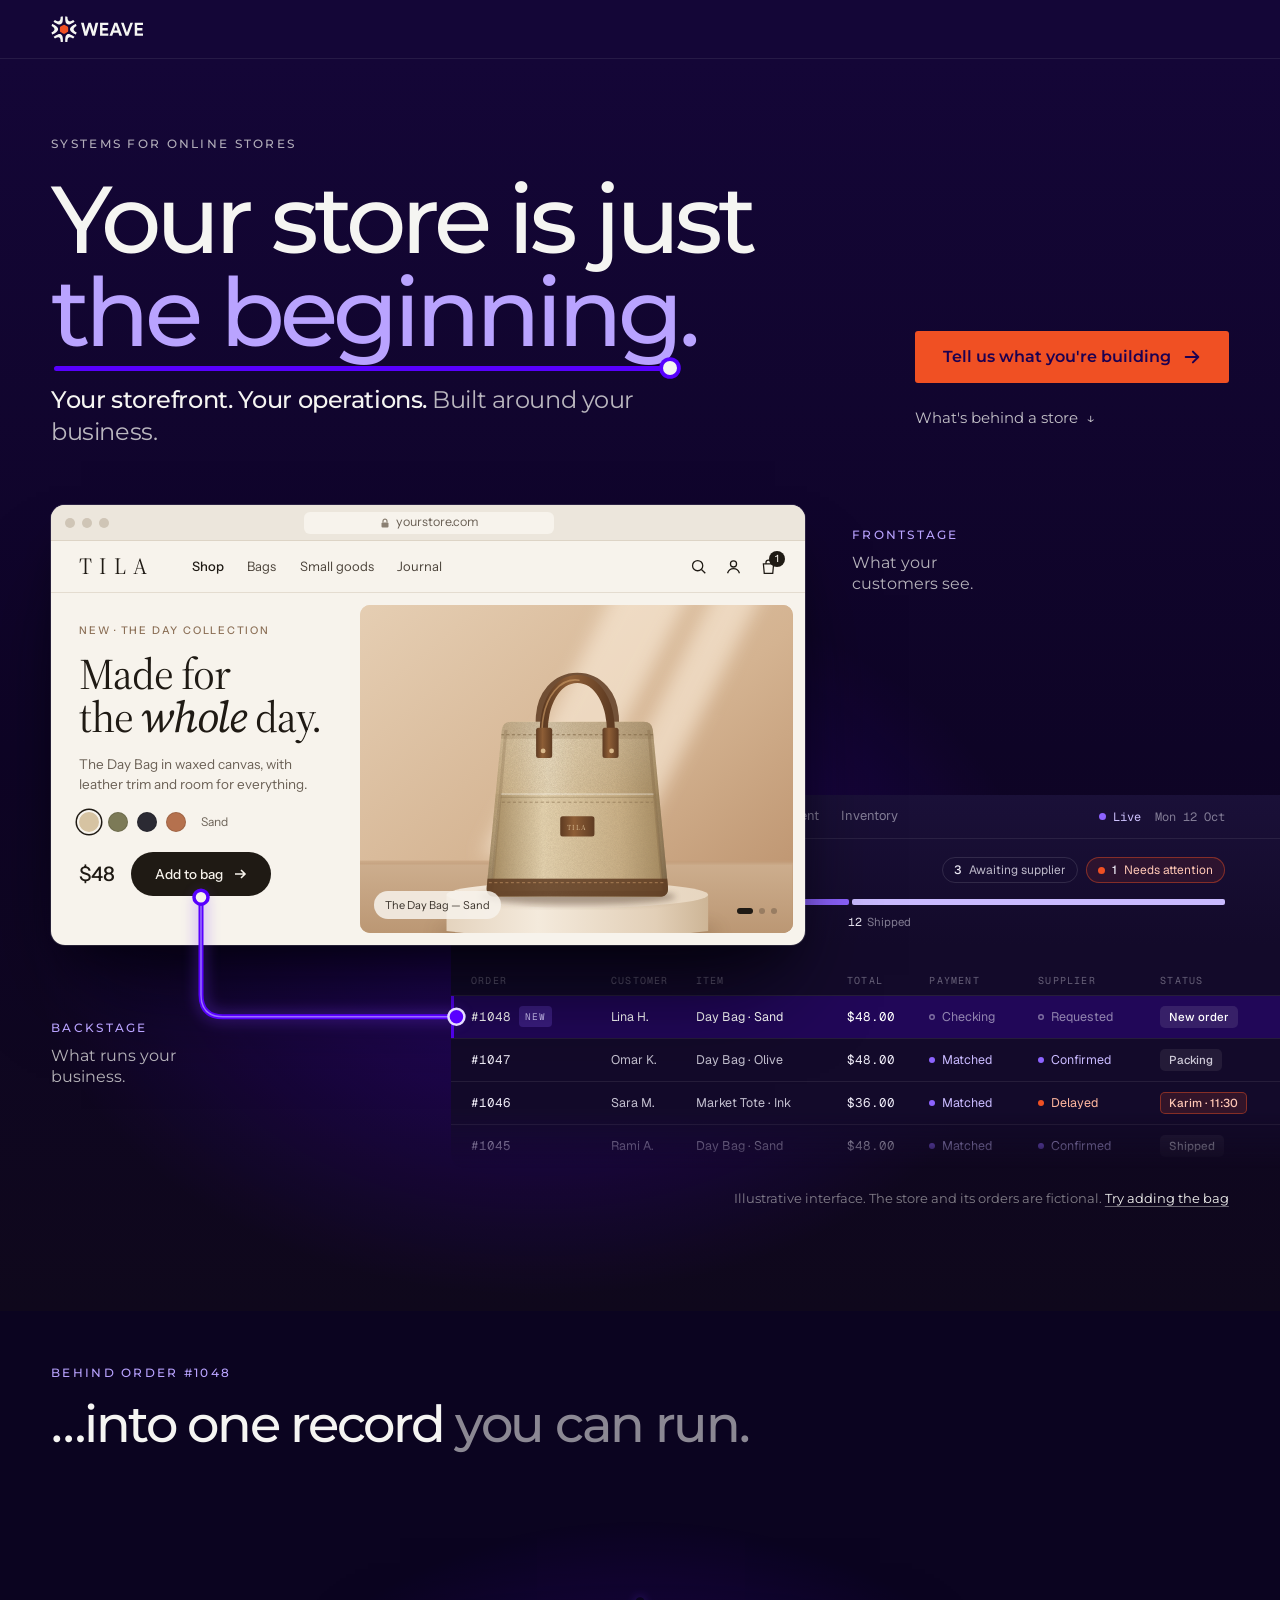
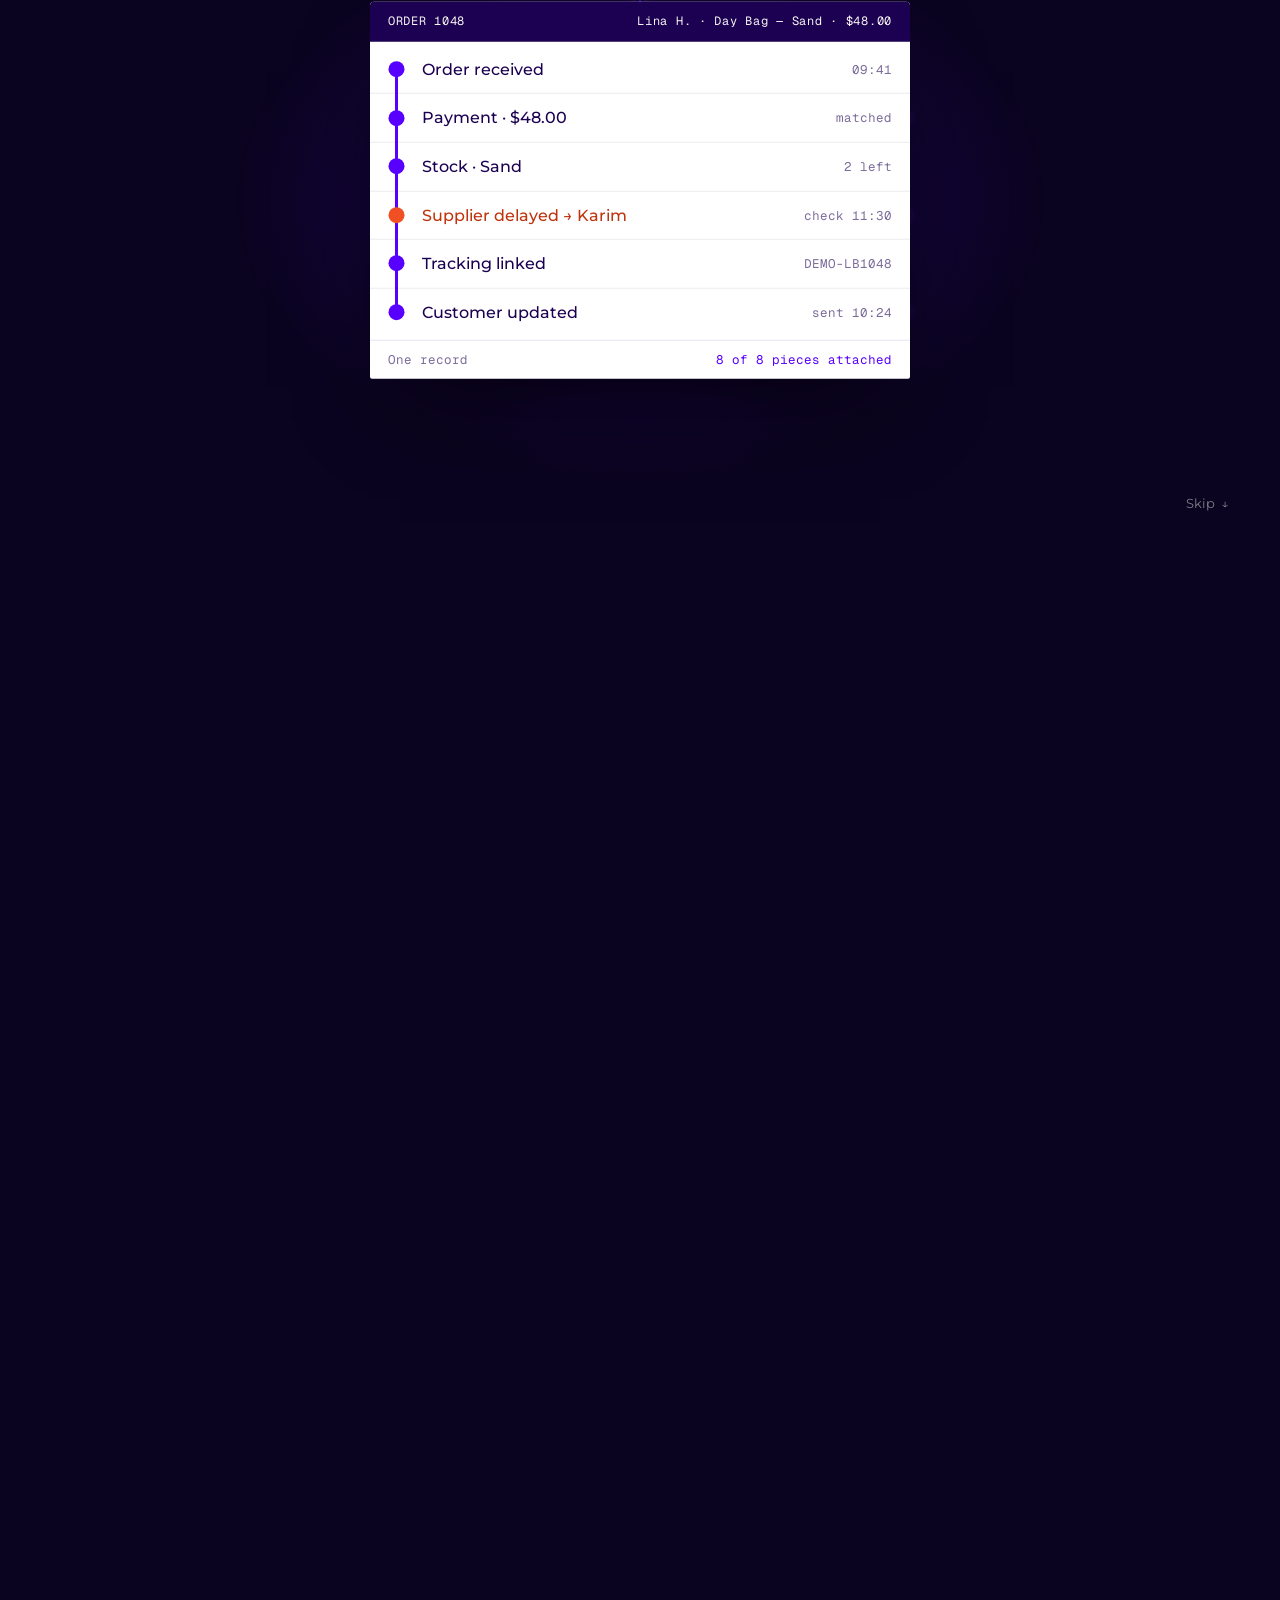
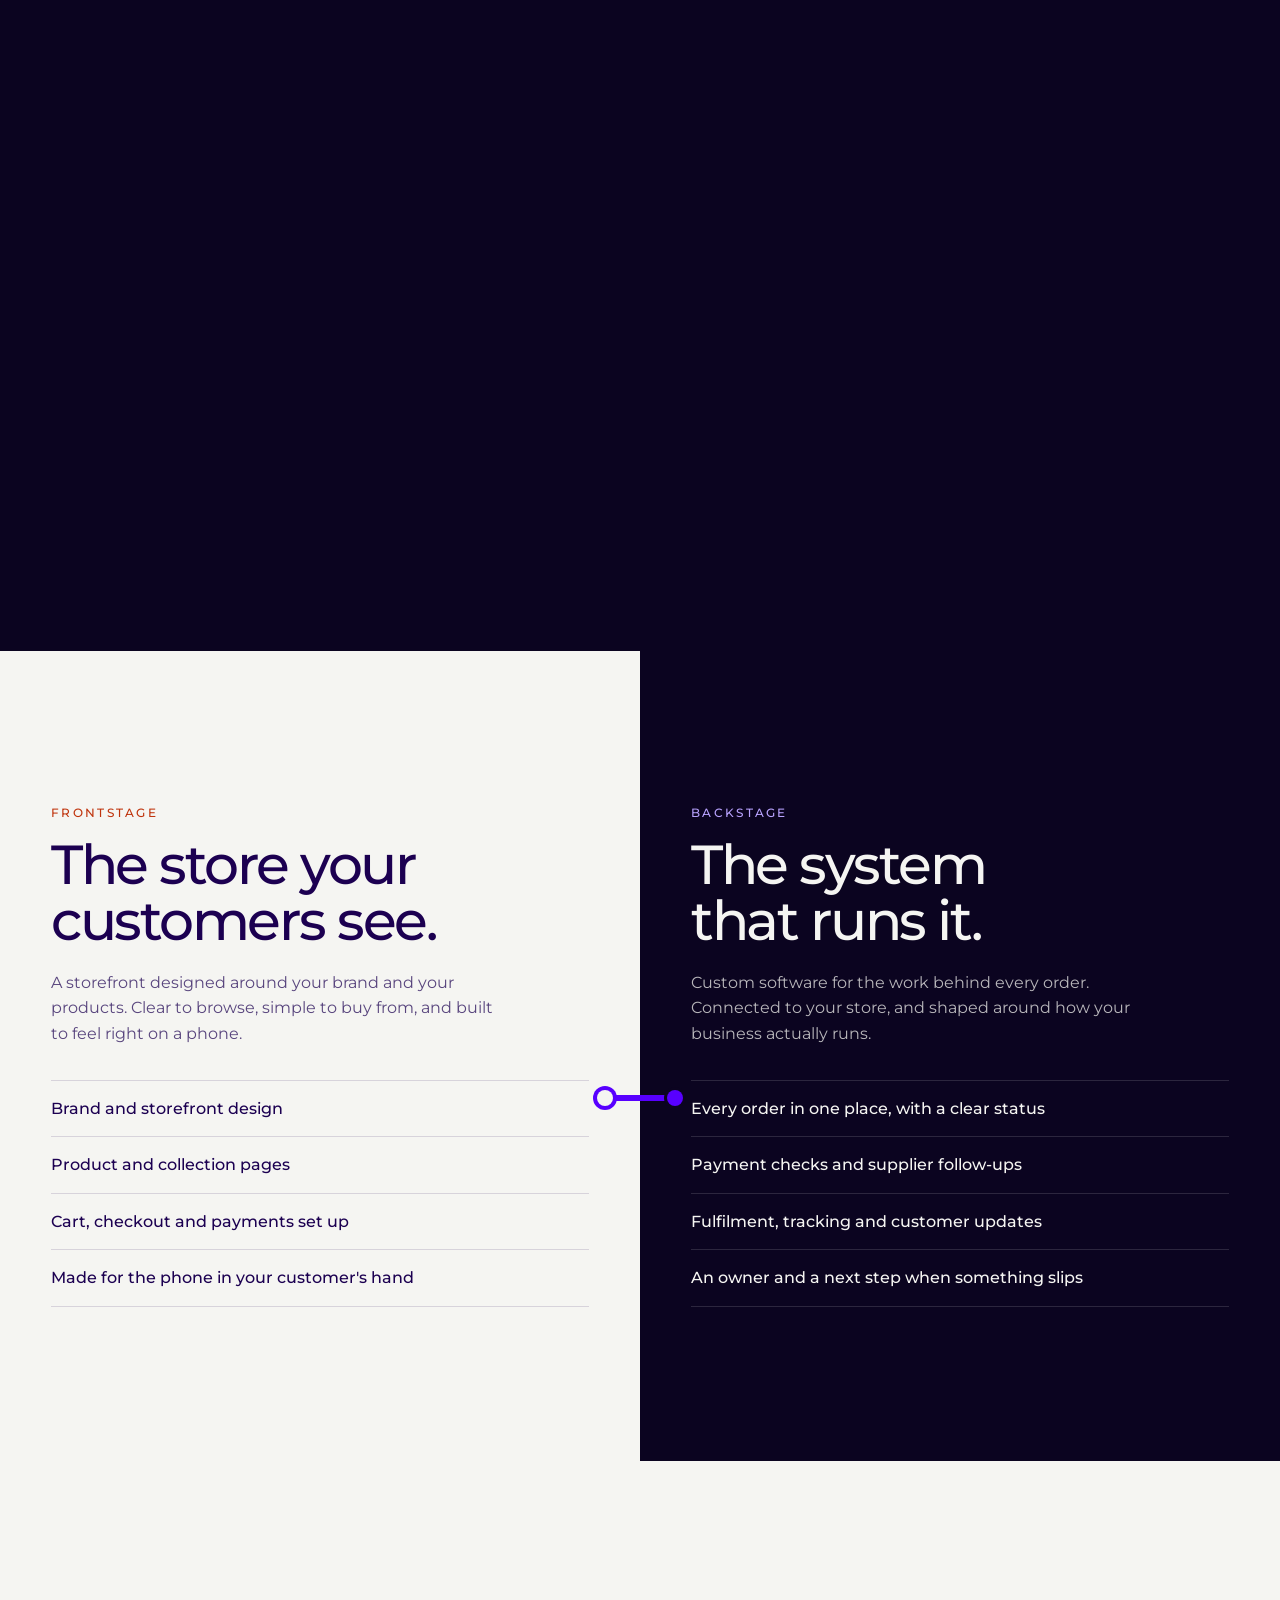
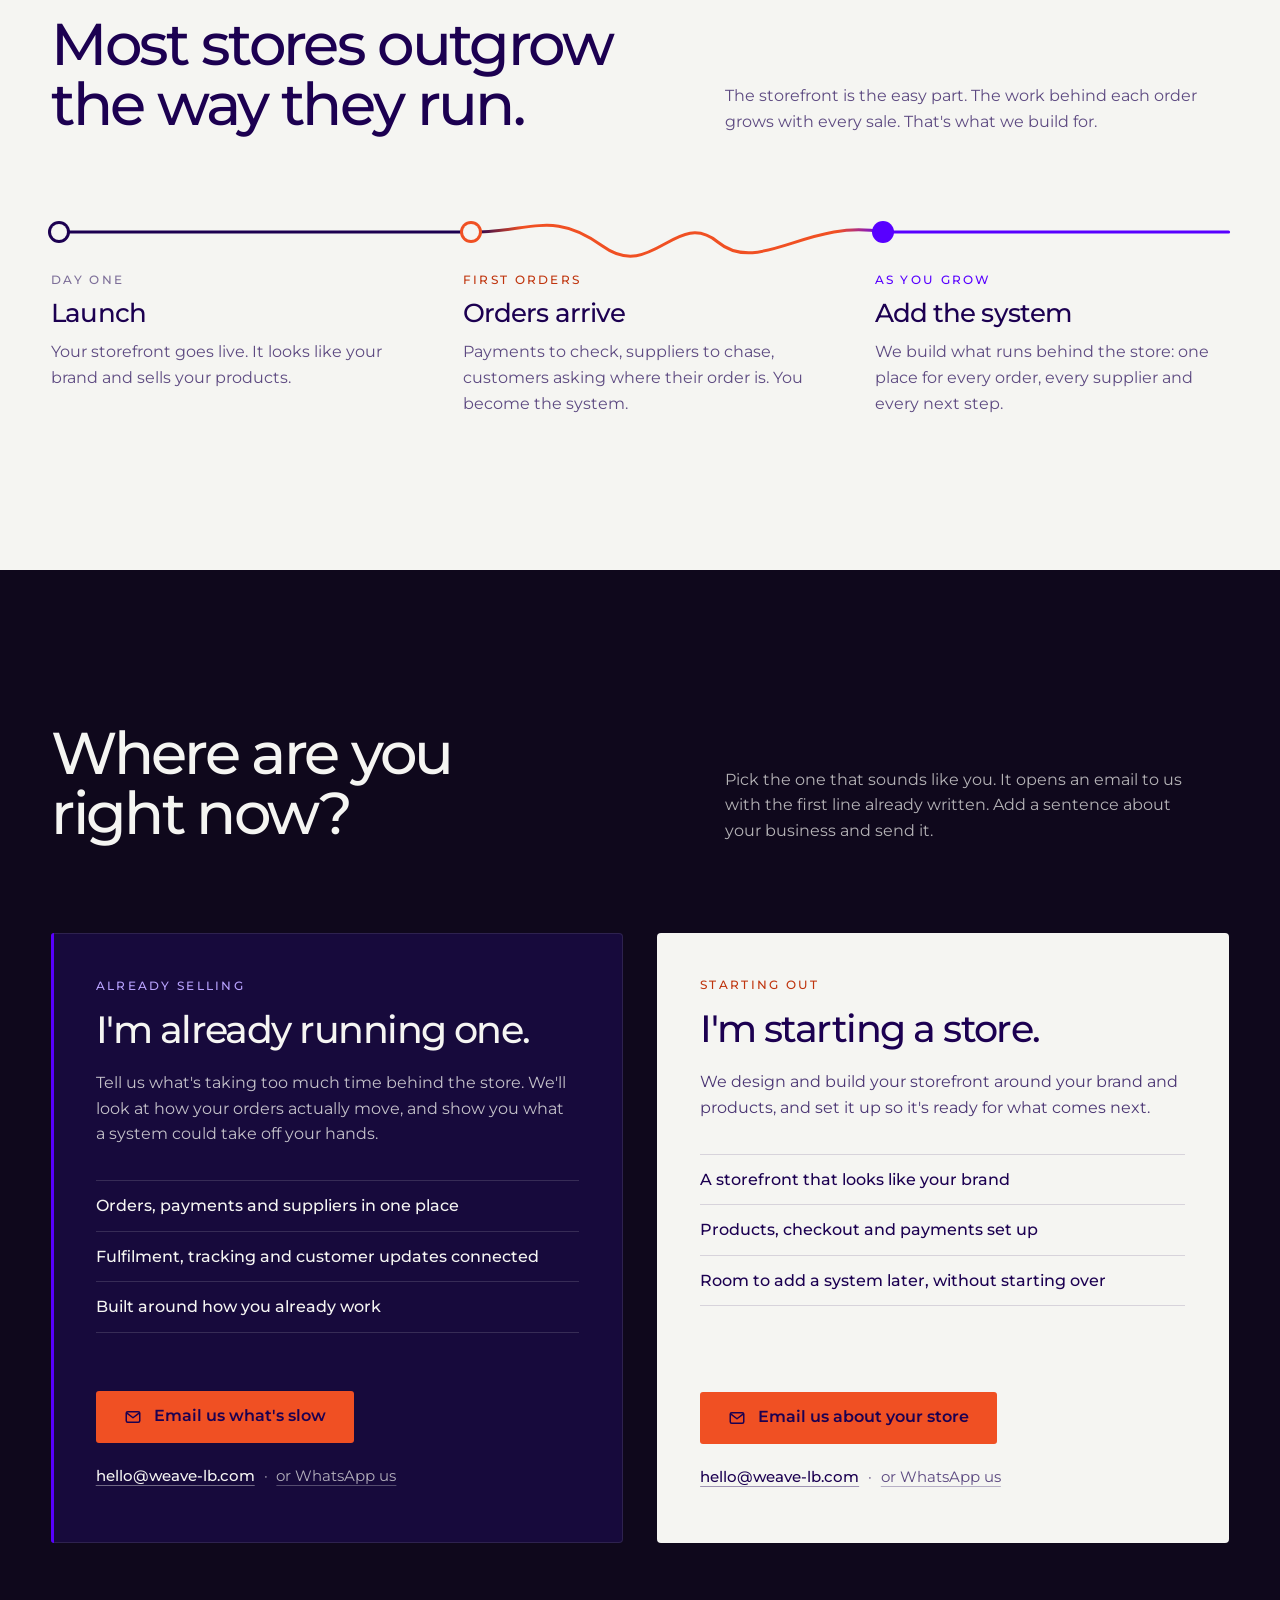
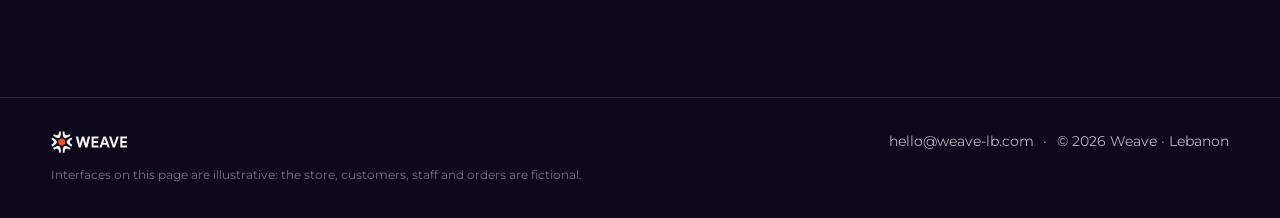
==== commit db24c397: "Homepage and /stores/: apply marketing plan Draft 2 fixes (prep week 1) Homepage: "business systems " ====
--- a/stores/index.html
+++ b/stores/index.html
@@ -6,11 +6,11 @@
 <meta name="theme-color" content="#140637">
 <link rel="icon" type="image/svg+xml" href="../fable/favicon.svg">
 <title>Weave — Your store is just the beginning.</title>
-<meta name="description" content="Weave designs and builds e-commerce storefronts, and the custom systems that run the business behind them. Your storefront. Your operations. Built around your business.">
+<meta name="description" content="Weave builds the system behind your online store: orders, payments, suppliers and deliveries in one place. We can build the storefront too.">
 <meta property="og:type" content="website">
 <meta property="og:url" content="https://weave-lb.com/stores/">
 <meta property="og:title" content="Weave — Your store is just the beginning.">
-<meta property="og:description" content="Your storefront. Your operations. Built around your business.">
+<meta property="og:description" content="The system behind your store. Built around how you sell.">
 <meta property="og:image" content="https://weave-lb.com/stores/assets/og.png">
 <meta property="og:image:width" content="1200">
 <meta property="og:image:height" content="630">
@@ -43,7 +43,7 @@
   <div class="wrap">
     <div class="hero-copy">
       <div>
-        <p class="eyebrow">Storefronts &amp; operational systems</p>
+        <p class="eyebrow">Systems for online stores</p>
         <h1 id="hero-title"><span class="l1">Your store is just</span> <em><span class="beg">the beginning.</span></em></h1>
         <p class="lede"><b>Your storefront. Your operations.</b> Built around your business.</p>
       </div>
@@ -102,10 +102,10 @@
         <table class="o-table">
           <thead><tr><th>Order</th><th class="c-cust">Customer</th><th>Item</th><th class="c-tot">Total</th><th class="c-pay">Payment</th><th class="c-sup">Supplier</th><th>Status</th></tr></thead>
           <tbody id="rows">
-            <tr class="is-new" id="seedRow"><td class="id">#1048<span class="newtag">NEW</span></td><td class="c-cust">Lina H.</td><td>Day Bag · Sand</td><td class="amt c-tot">$48.00</td><td class="c-pay"><span class="st ok">Paid</span></td><td class="c-sup"><span class="st ok">Confirmed</span></td><td><span class="tag ready">Ready to pack</span></td></tr>
-            <tr data-o="1047"><td class="id">#1047</td><td class="c-cust">Omar K.</td><td>Day Bag · Olive</td><td class="amt c-tot">$48.00</td><td class="c-pay"><span class="st ok">Paid</span></td><td class="c-sup"><span class="st ok">Confirmed</span></td><td><span class="tag">Packing</span></td></tr>
-            <tr data-o="1046"><td class="id">#1046</td><td class="c-cust">Sara M.</td><td>Market Tote · Ink</td><td class="amt c-tot">$36.00</td><td class="c-pay"><span class="st ok">Paid</span></td><td class="c-sup"><span class="st warn">Delayed</span></td><td><span class="tag own">Karim · 11:30</span></td></tr>
-            <tr><td class="id">#1045</td><td class="c-cust">Rami A.</td><td>Day Bag · Sand</td><td class="amt c-tot">$48.00</td><td class="c-pay"><span class="st ok">Paid</span></td><td class="c-sup"><span class="st ok">Confirmed</span></td><td><span class="tag">Shipped</span></td></tr>
+            <tr class="is-new" id="seedRow"><td class="id">#1048<span class="newtag">NEW</span></td><td class="c-cust">Lina H.</td><td>Day Bag · Sand</td><td class="amt c-tot">$48.00</td><td class="c-pay"><span class="st ok">Matched</span></td><td class="c-sup"><span class="st ok">Confirmed</span></td><td><span class="tag ready">Ready to pack</span></td></tr>
+            <tr data-o="1047"><td class="id">#1047</td><td class="c-cust">Omar K.</td><td>Day Bag · Olive</td><td class="amt c-tot">$48.00</td><td class="c-pay"><span class="st ok">Matched</span></td><td class="c-sup"><span class="st ok">Confirmed</span></td><td><span class="tag">Packing</span></td></tr>
+            <tr data-o="1046"><td class="id">#1046</td><td class="c-cust">Sara M.</td><td>Market Tote · Ink</td><td class="amt c-tot">$36.00</td><td class="c-pay"><span class="st ok">Matched</span></td><td class="c-sup"><span class="st warn">Delayed</span></td><td><span class="tag own">Karim · 11:30</span></td></tr>
+            <tr><td class="id">#1045</td><td class="c-cust">Rami A.</td><td>Day Bag · Sand</td><td class="amt c-tot">$48.00</td><td class="c-pay"><span class="st ok">Matched</span></td><td class="c-sup"><span class="st ok">Confirmed</span></td><td><span class="tag">Shipped</span></td></tr>
           </tbody>
         </table>
       </div>
@@ -129,7 +129,7 @@
         <div class="wt" aria-hidden="true">
           <p class="wt-line" data-s="0">One order. <span class="dim">Eight places to keep track of it.</span></p>
           <p class="wt-line" data-s="1">Without a system, <em class="you-word">you</em> are the system.</p>
-          <p class="wt-line" data-s="2">Weave connects <span class="dim">every piece…</span></p>
+          <p class="wt-line" data-s="2">Weave gathers <span class="dim">every piece…</span></p>
           <p class="wt-line" data-s="3">…into one record <span class="dim">you can run.</span></p>
         </div>
         <p class="wt-static">One order lives in eight places. <span class="dim">Weave pulls them into one record you can run.</span></p>
@@ -140,8 +140,8 @@
         <div class="you" id="you"><span>You</span></div>
 
         <div class="wf mail" data-to="recv"><small>Email · 09:41</small><b>New order <span data-bind="order">#1048</span></b><span>Day Bag — <span data-bind="colour">Sand</span> · $48.00</span></div>
-        <div class="wf sheet" data-to="head"><small>orders-final-v3.xlsx</small><code><i>1048</i><i>Lina</i><i data-bind="colour">Sand</i><i class="q">paid?</i><i class="q">shipped?</i></code></div>
-        <div class="wf pay" data-to="paid"><small>Screenshot</small><b>$48.00</b><span>Transfer · ref 1048</span><em>Paid?</em></div>
+        <div class="wf sheet" data-to="head"><small>orders-final-v3.xlsx</small><code><i>1048</i><i>Lina</i><i data-bind="colour">Sand</i><i class="q">matched?</i><i class="q">shipped?</i></code></div>
+        <div class="wf pay" data-to="paid"><small>Screenshot</small><b>$48.00</b><span>Transfer · ref 1048</span><em>Matched?</em></div>
         <div class="wf sup" data-to="sup"><small>Supplier · 11:05</small>1048: dispatch moved to <b>tomorrow</b></div>
         <div class="wf note" data-to="sup">check supplier!!<br>who's on it?</div>
         <div class="wf wa" data-to="cust"><small>Lina · WhatsApp</small>Hi! Any update on my bag?</div>
@@ -153,7 +153,7 @@
           <header class="wr" data-k="head"><span>ORDER 1048</span><span>Lina H. · Day Bag — <span data-bind="colour">Sand</span> · $48.00</span></header>
           <ol>
             <li class="wr" data-k="recv"><b>Order received</b><span>09:41</span></li>
-            <li class="wr" data-k="paid"><b>Paid · $48.00</b><span>matched</span></li>
+            <li class="wr" data-k="paid"><b>Payment · $48.00</b><span>matched</span></li>
             <li class="wr" data-k="stock"><b>Stock · <span data-bind="colour">Sand</span></b><span>2 left</span></li>
             <li class="wr own" data-k="sup"><b>Supplier delayed → Karim</b><span>check 11:30</span></li>
             <li class="wr" data-k="track"><b>Tracking linked</b><span>DEMO-LB1048</span></li>
@@ -203,8 +203,8 @@
 <section class="grow" aria-labelledby="grow-title">
   <div class="wrap">
     <div class="sec-head reveal">
-      <h2 id="grow-title">Start with the store. Add the system when you need it.</h2>
-      <p>Not every business needs custom software on day one. Most need a great store first. The work behind it grows with the orders.</p>
+      <h2 id="grow-title">Most stores outgrow the way they run.</h2>
+      <p>The storefront is the easy part. The work behind each order grows with every sale. That's what we build for.</p>
     </div>
     <div class="path">
       <svg class="path-line" id="pathSvg" aria-hidden="true"></svg>
@@ -225,24 +225,24 @@
       <p>Pick the one that sounds like you. It opens an email to us with the first line already written. Add a sentence about your business and send it.</p>
     </div>
     <div class="doors">
+      <article class="door b reveal">
+        <p class="eyebrow">Already selling</p>
+        <h3>I'm already running one.</h3>
+        <p>Tell us what's taking too much time behind the store. We'll look at how your orders actually move, and show you what a system could take off your hands.</p>
+        <ul><li>Orders, payments and suppliers in one place</li><li>Fulfilment, tracking and customer updates connected</li><li>Built around how you already work</li></ul>
+        <div class="acts">
+          <a class="btn btn-go" href="mailto:hello@weave-lb.com?subject=Behind%20my%20store&amp;body=Hi%20Weave%2C%0A%0AI%27m%20already%20selling.%20Here%27s%20what%20takes%20too%20much%20time%20behind%20the%20store%3A%20"><svg viewBox="0 0 24 24" fill="none" stroke="currentColor" stroke-width="2" stroke-linecap="round" stroke-linejoin="round" aria-hidden="true"><rect x="3" y="5" width="18" height="14" rx="2"/><path d="m3.5 6.5 8.5 6.5 8.5-6.5"/></svg>Email us what's slow</a>
+          <p class="alt-line"><a class="addr" href="mailto:hello@weave-lb.com">hello@weave-lb.com</a><span aria-hidden="true">·</span><a class="alt" target="_blank" rel="noopener" href="https://wa.me/96181476201?text=Hi%20Weave%2C%20I%27m%20already%20selling%2C%20and%20here%27s%20what%20takes%20too%20much%20time%20behind%20the%20store%3A%20">or WhatsApp us</a></p>
+        </div>
+      </article>
       <article class="door a reveal">
         <p class="eyebrow">Starting out</p>
         <h3>I'm starting a store.</h3>
         <p>We design and build your storefront around your brand and products, and set it up so it's ready for what comes next.</p>
         <ul><li>A storefront that looks like your brand</li><li>Products, checkout and payments set up</li><li>Room to add a system later, without starting over</li></ul>
         <div class="acts">
-          <a class="btn btn-go" href="mailto:hello@weave-lb.com?subject=Starting%20a%20store&amp;body=Hi%20Weave%2C%0A%0AI%27m%20from%20the%20community%20and%20I%27m%20starting%20a%20store.%20What%20I%20sell%3A%20"><svg viewBox="0 0 24 24" fill="none" stroke="currentColor" stroke-width="2" stroke-linecap="round" stroke-linejoin="round" aria-hidden="true"><rect x="3" y="5" width="18" height="14" rx="2"/><path d="m3.5 6.5 8.5 6.5 8.5-6.5"/></svg>Email us about your store</a>
-          <p class="alt-line"><a class="addr" href="mailto:hello@weave-lb.com">hello@weave-lb.com</a><span aria-hidden="true">·</span><a class="alt" target="_blank" rel="noopener" href="https://wa.me/96181476201?text=Hi%20Weave%2C%20I%27m%20from%20the%20community.%20I%27m%20starting%20a%20store%20and%20I%27d%20like%20to%20talk%20about%20building%20it.%20What%20I%20sell%3A%20">or WhatsApp us</a></p>
-        </div>
-      </article>
-      <article class="door b reveal">
-        <p class="eyebrow">Already selling</p>
-        <h3>I'm already running one.</h3>
-        <p>Tell us what's taking too much time behind the store. We'll look at how your orders actually move, and show you what a system could take off your hands.</p>
-        <ul><li>Orders, payments and suppliers in one place</li><li>Fulfilment, tracking and customer updates connected</li><li>Built around how you already work</li></ul>
-        <div class="acts">
-          <a class="btn btn-go" href="mailto:hello@weave-lb.com?subject=Behind%20my%20store&amp;body=Hi%20Weave%2C%0A%0AI%27m%20from%20the%20community%20and%20I%27m%20already%20selling.%20Here%27s%20what%20takes%20too%20much%20time%20behind%20the%20store%3A%20"><svg viewBox="0 0 24 24" fill="none" stroke="currentColor" stroke-width="2" stroke-linecap="round" stroke-linejoin="round" aria-hidden="true"><rect x="3" y="5" width="18" height="14" rx="2"/><path d="m3.5 6.5 8.5 6.5 8.5-6.5"/></svg>Email us what's slow</a>
-          <p class="alt-line"><a class="addr" href="mailto:hello@weave-lb.com">hello@weave-lb.com</a><span aria-hidden="true">·</span><a class="alt" target="_blank" rel="noopener" href="https://wa.me/96181476201?text=Hi%20Weave%2C%20I%27m%20from%20the%20community.%20I%27m%20already%20selling%2C%20and%20here%27s%20what%20takes%20too%20much%20time%20behind%20the%20store%3A%20">or WhatsApp us</a></p>
+          <a class="btn btn-go" href="mailto:hello@weave-lb.com?subject=Starting%20a%20store&amp;body=Hi%20Weave%2C%0A%0AI%27m%20starting%20a%20store.%20What%20I%20sell%3A%20"><svg viewBox="0 0 24 24" fill="none" stroke="currentColor" stroke-width="2" stroke-linecap="round" stroke-linejoin="round" aria-hidden="true"><rect x="3" y="5" width="18" height="14" rx="2"/><path d="m3.5 6.5 8.5 6.5 8.5-6.5"/></svg>Email us about your store</a>
+          <p class="alt-line"><a class="addr" href="mailto:hello@weave-lb.com">hello@weave-lb.com</a><span aria-hidden="true">·</span><a class="alt" target="_blank" rel="noopener" href="https://wa.me/96181476201?text=Hi%20Weave%2C%20I%27m%20starting%20a%20store%20and%20I%27d%20like%20to%20talk%20about%20building%20it.%20What%20I%20sell%3A%20">or WhatsApp us</a></p>
         </div>
       </article>
     </div>
@@ -253,11 +253,11 @@
   <div class="wrap">
     <svg class="foot-mark" viewBox="0 0 1410.83 407.41" fill="currentColor" role="img" aria-label="Weave"><use href="#wv-logo"/></svg>
     <p><a href="mailto:hello@weave-lb.com">hello@weave-lb.com</a><span aria-hidden="true">·</span>© 2026 Weave · Lebanon</p>
-    <p class="fine">Interfaces on this page are illustrative: the store, customers, staff and orders are fictional. Weave is independent and not affiliated with the community this page was shared in.</p>
+    <p class="fine">Interfaces on this page are illustrative: the store, customers, staff and orders are fictional.</p>
   </div>
 </footer>
 </main>
 
-<script src="assets/community.js?v=2026-10-12-9"></script>
+<script src="assets/community.js?v=2026-10-28-1"></script>
 </body>
 </html>
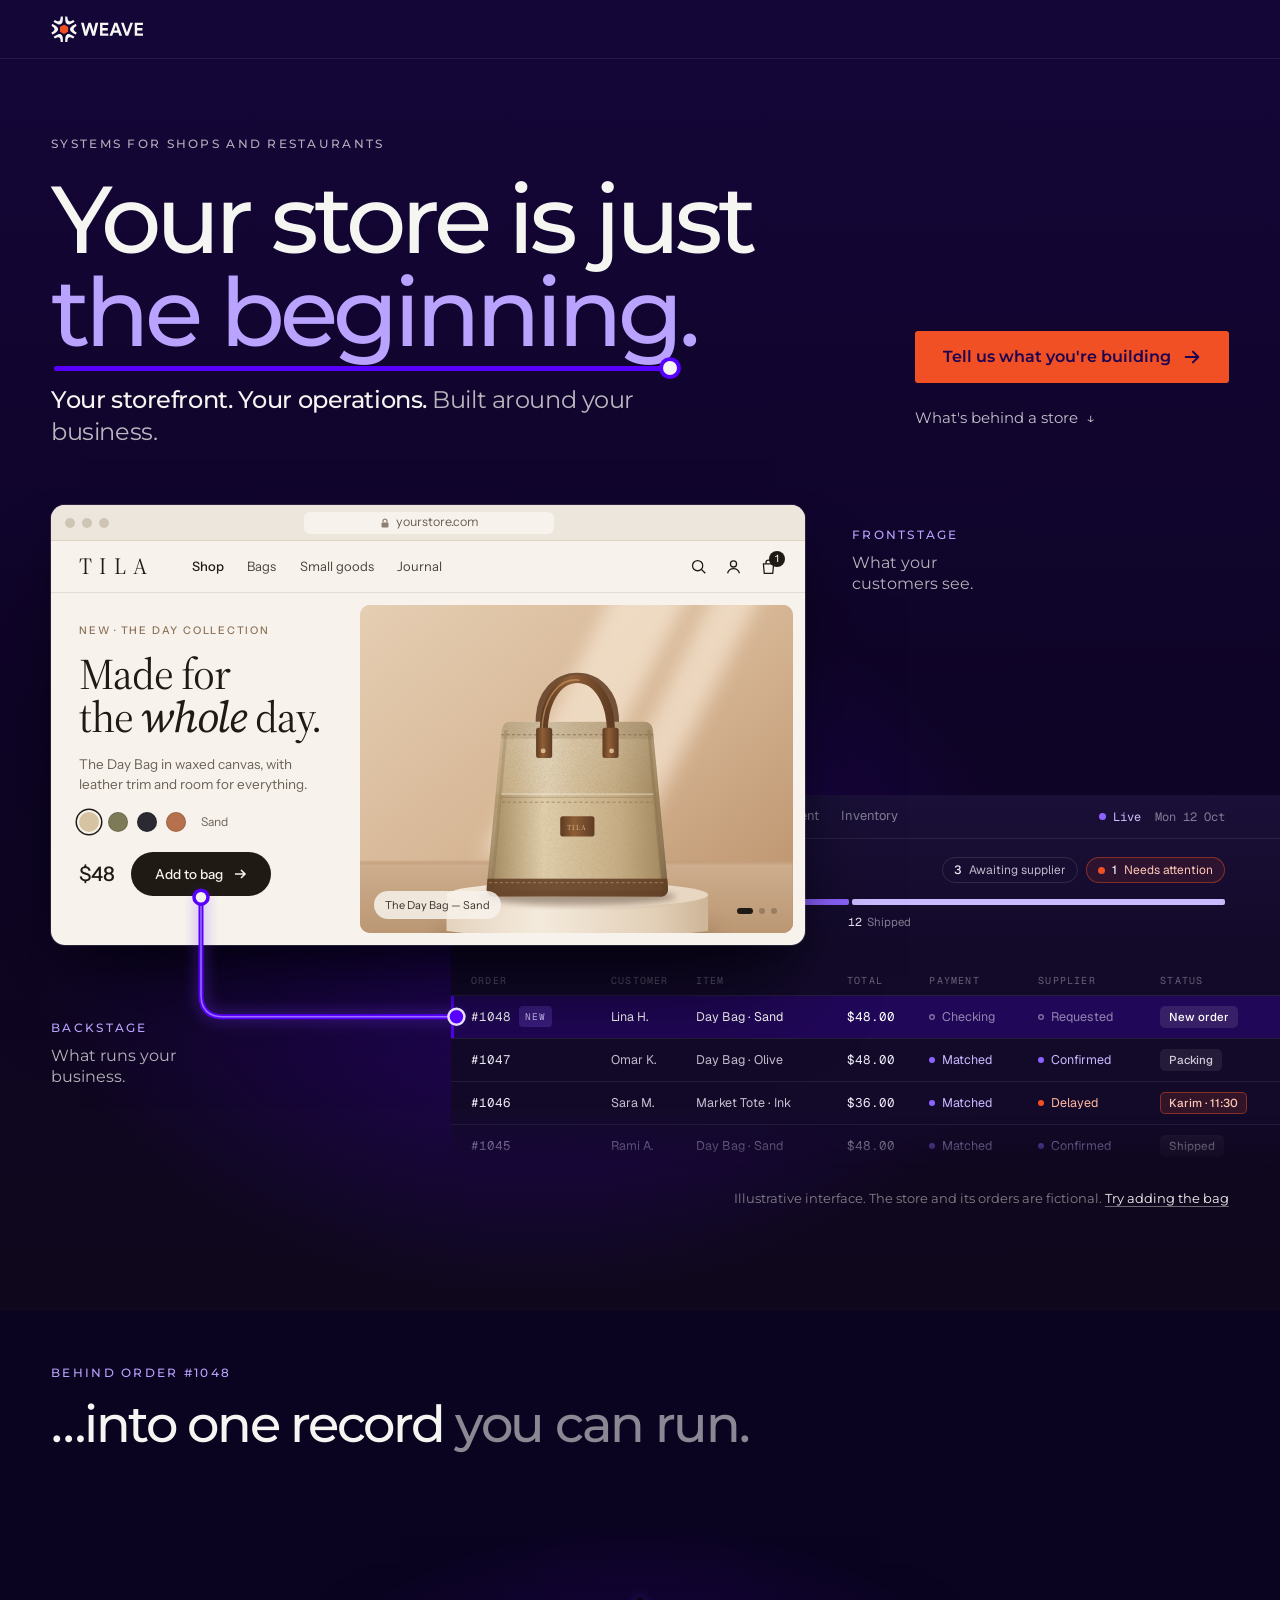
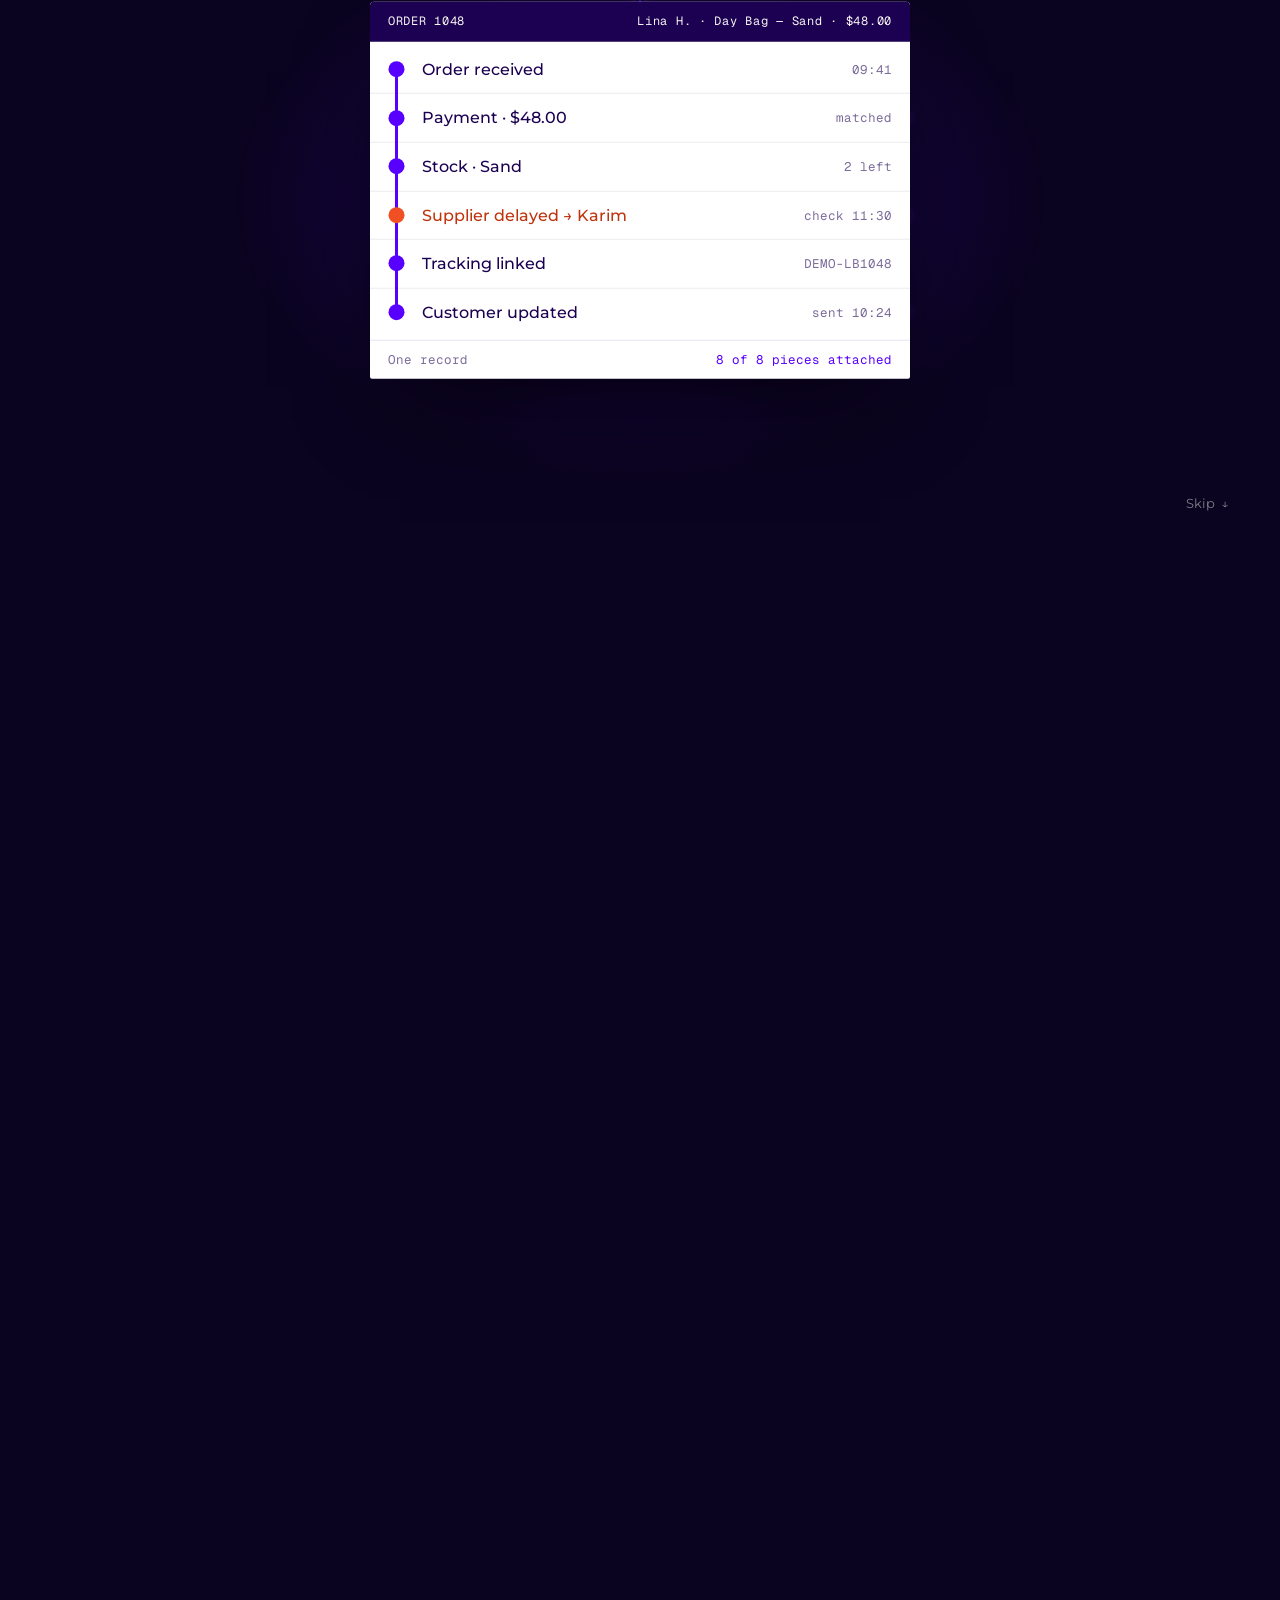
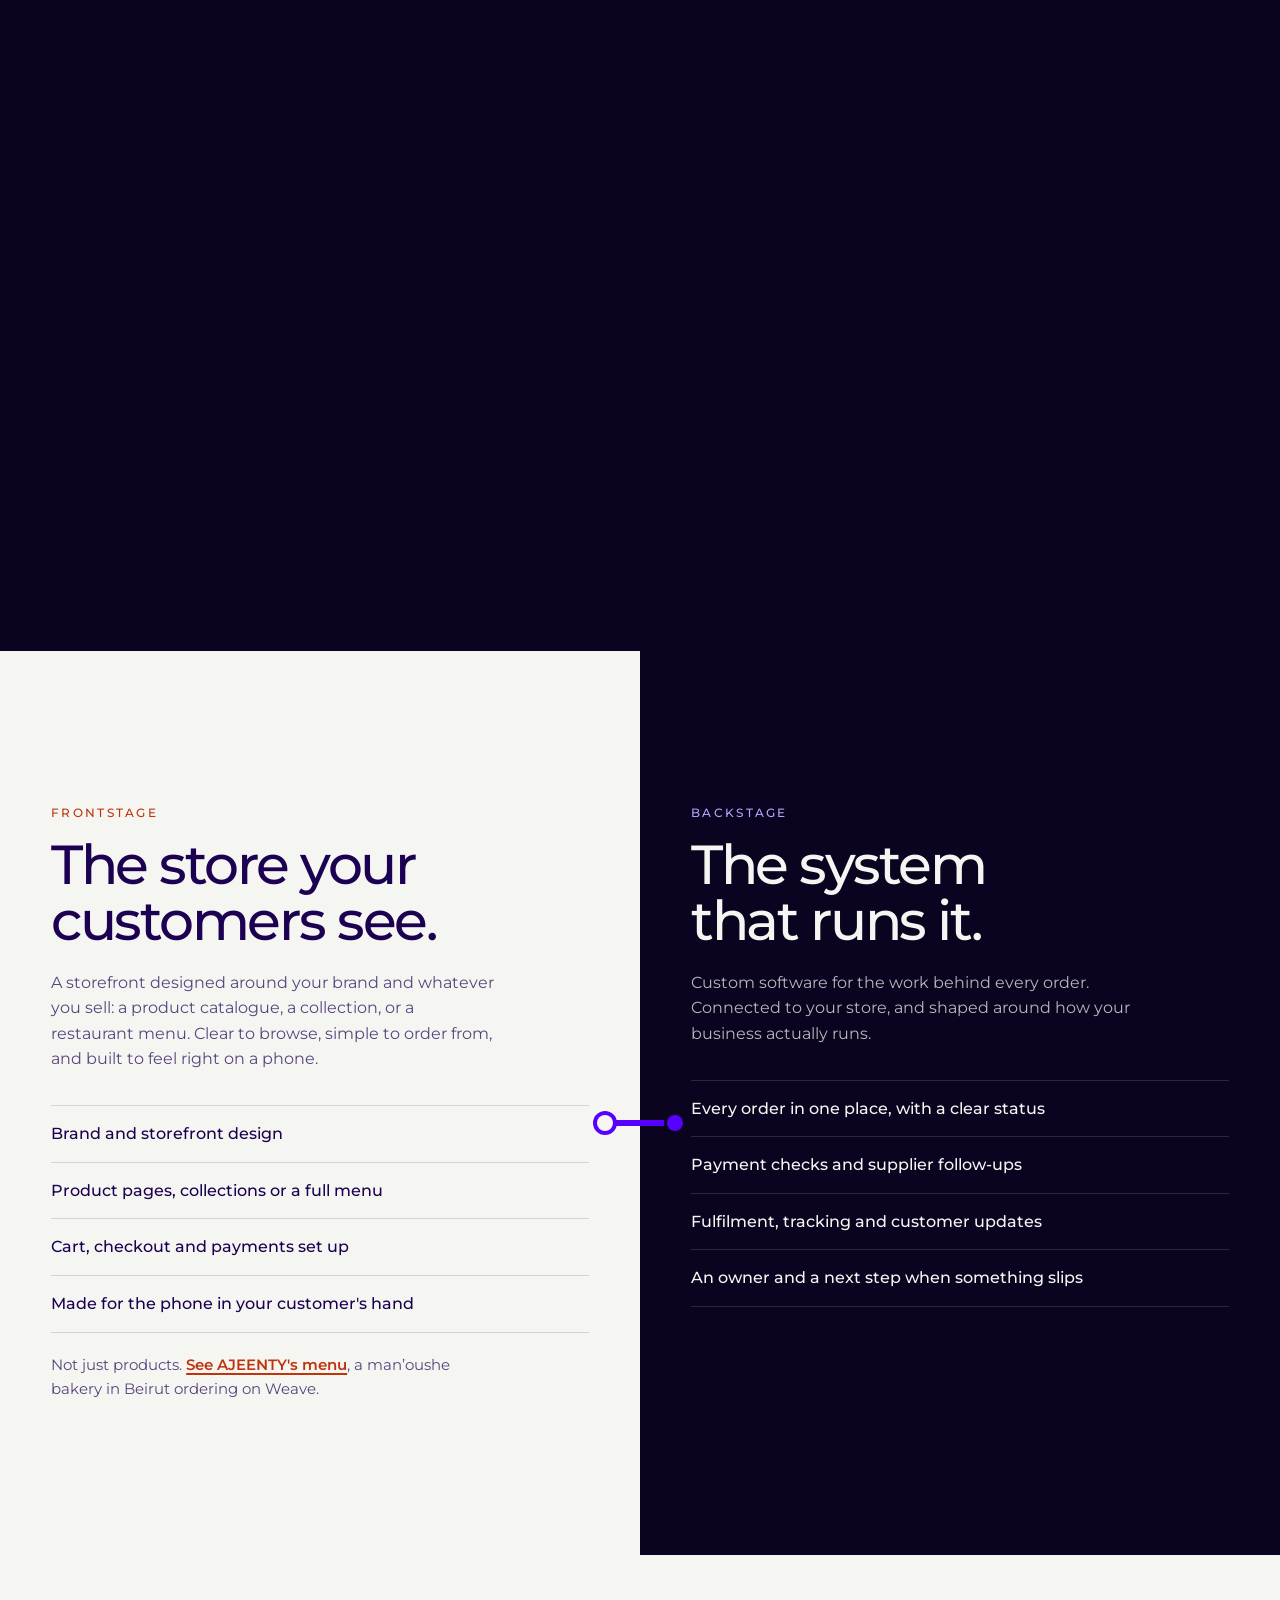
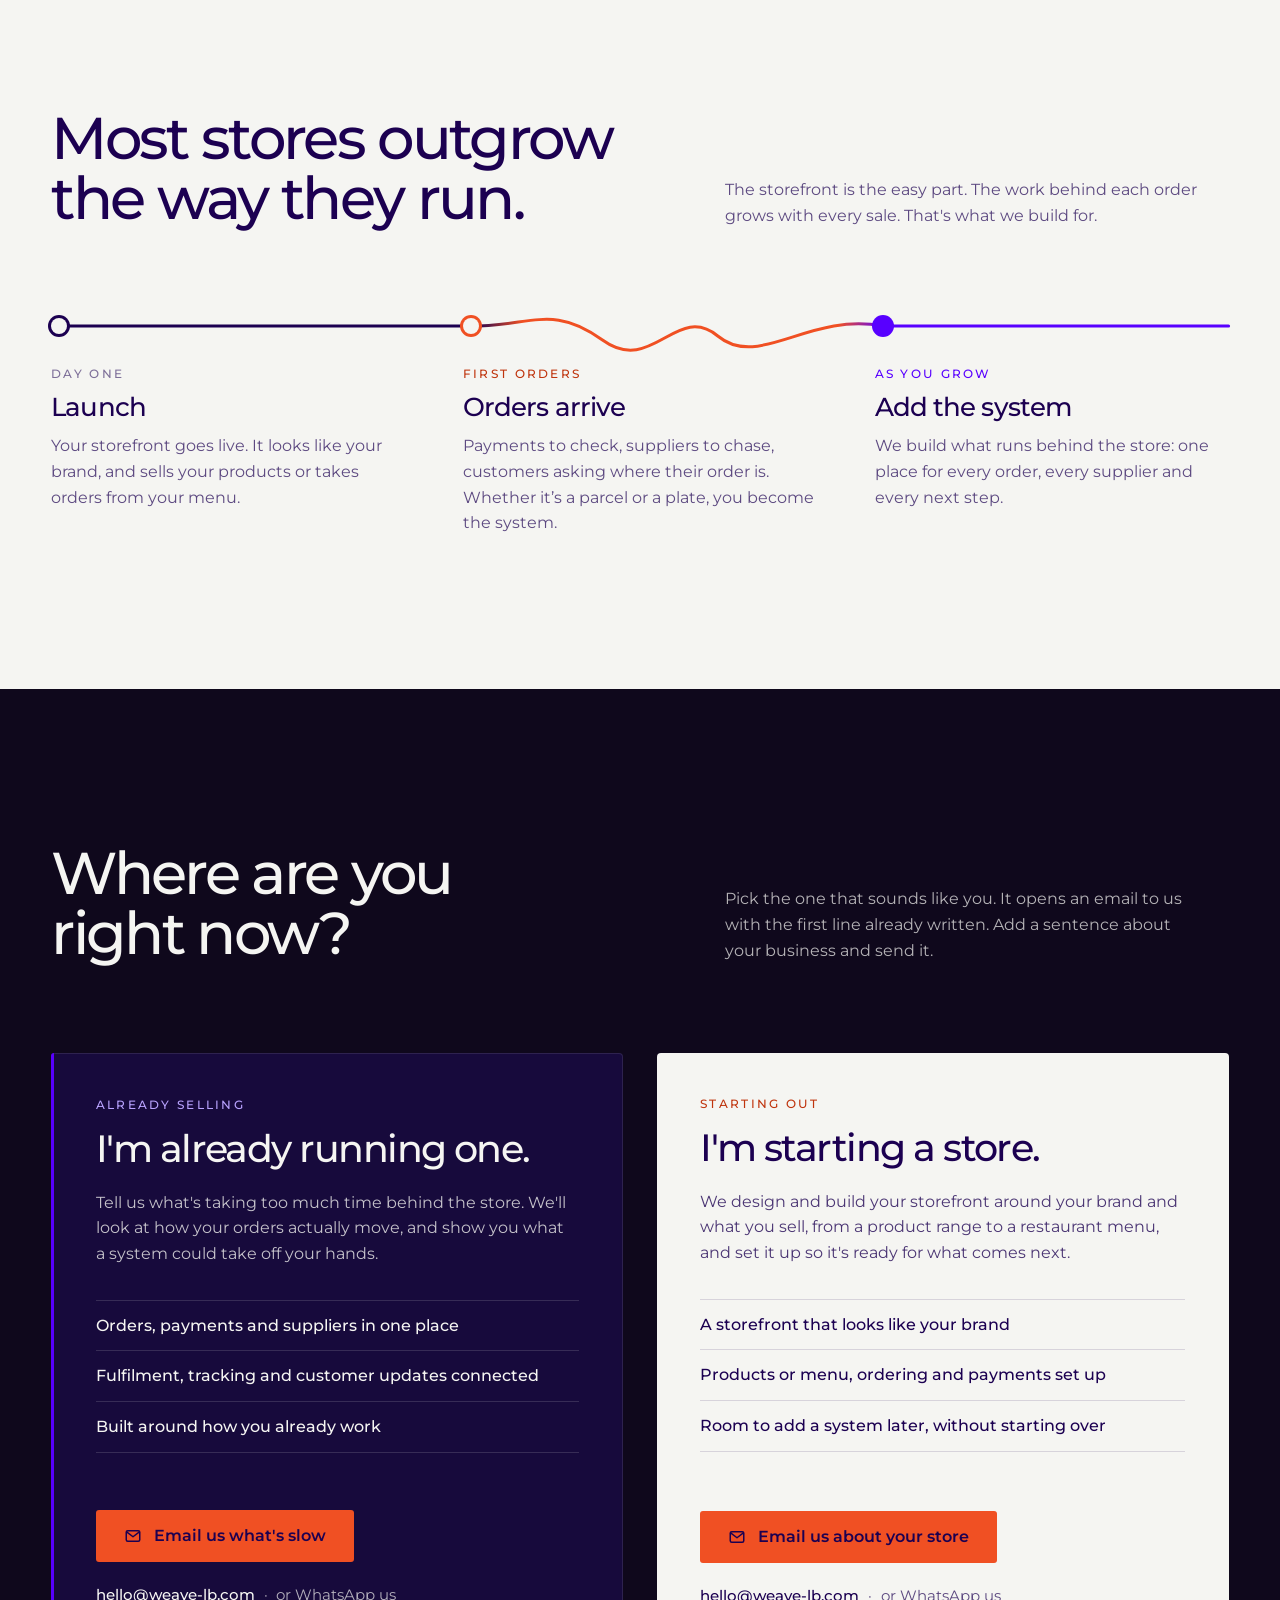
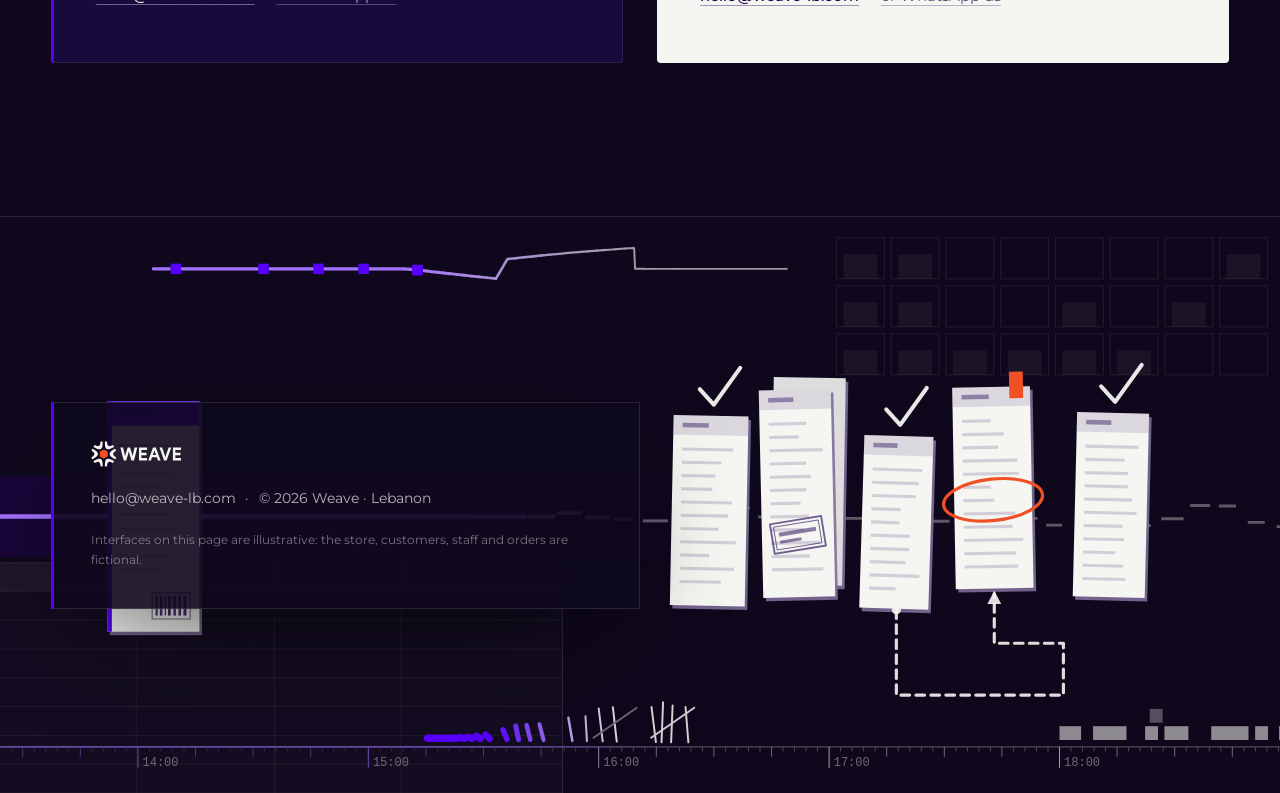
==== commit 2b2105e5: "/stores: menus and restaurants in the copy, footer on the moving world - Copy: storefronts aren't li" ====
--- a/stores/index.html
+++ b/stores/index.html
@@ -6,7 +6,7 @@
 <meta name="theme-color" content="#140637">
 <link rel="icon" type="image/svg+xml" href="../fable/favicon.svg">
 <title>Weave — Your store is just the beginning.</title>
-<meta name="description" content="Weave builds the system behind your online store: orders, payments, suppliers and deliveries in one place. We can build the storefront too.">
+<meta name="description" content="Weave builds the system behind your online store, whether you sell products or run a restaurant: orders, payments, suppliers and deliveries in one place. We can build the storefront too, from a shop to a full menu.">
 <meta property="og:type" content="website">
 <meta property="og:url" content="https://weave-lb.com/stores/">
 <meta property="og:title" content="Weave — Your store is just the beginning.">
@@ -25,7 +25,7 @@
   sprite, orange-for-decisions and violet-for-connected-work. Self-contained: CSS and JS are inline.
   The storefront ("Tila") and every order, name and number on this page are fictional.
 -->
-<link rel="stylesheet" href="assets/community.css?v=2026-10-12-10">
+<link rel="stylesheet" href="assets/community.css?v=2026-11-02-2">
 </head>
 <body>
 <a class="skip" href="#main">Skip to content</a>
@@ -43,7 +43,7 @@
   <div class="wrap">
     <div class="hero-copy">
       <div>
-        <p class="eyebrow">Systems for online stores</p>
+        <p class="eyebrow">Systems for shops and restaurants</p>
         <h1 id="hero-title"><span class="l1">Your store is just</span> <em><span class="beg">the beginning.</span></em></h1>
         <p class="lede"><b>Your storefront. Your operations.</b> Built around your business.</p>
       </div>
@@ -174,13 +174,14 @@
     <div class="inner reveal">
       <p class="eyebrow">Frontstage</p>
       <h2>The store your customers see.</h2>
-      <p class="body">A storefront designed around your brand and your products. Clear to browse, simple to buy from, and built to feel right on a phone.</p>
+      <p class="body">A storefront designed around your brand and whatever you sell: a product catalogue, a collection, or a restaurant menu. Clear to browse, simple to order from, and built to feel right on a phone.</p>
       <ul>
         <li>Brand and storefront design</li>
-        <li>Product and collection pages</li>
+        <li>Product pages, collections or a full menu</li>
         <li>Cart, checkout and payments set up</li>
         <li>Made for the phone in your customer's hand</li>
       </ul>
+      <p class="also">Not just products. <a href="https://ajeenty.com/menu/" target="_blank" rel="noopener">See AJEENTY's menu</a>, a man’oushe bakery in Beirut ordering on Weave.</p>
     </div>
   </div>
   <div class="side back">
@@ -209,8 +210,8 @@
     <div class="path">
       <svg class="path-line" id="pathSvg" aria-hidden="true"></svg>
       <ol>
-        <li class="stage s1 reveal"><p class="eyebrow">Day one</p><h3>Launch</h3><p>Your storefront goes live. It looks like your brand and sells your products.</p></li>
-        <li class="stage s2 reveal"><p class="eyebrow">First orders</p><h3>Orders arrive</h3><p>Payments to check, suppliers to chase, customers asking where their order is. You become the system.</p></li>
+        <li class="stage s1 reveal"><p class="eyebrow">Day one</p><h3>Launch</h3><p>Your storefront goes live. It looks like your brand, and sells your products or takes orders from your menu.</p></li>
+        <li class="stage s2 reveal"><p class="eyebrow">First orders</p><h3>Orders arrive</h3><p>Payments to check, suppliers to chase, customers asking where their order is. Whether it’s a parcel or a plate, you become the system.</p></li>
         <li class="stage s3 reveal"><p class="eyebrow">As you grow</p><h3>Add the system</h3><p>We build what runs behind the store: one place for every order, every supplier and every next step.</p></li>
       </ol>
     </div>
@@ -238,8 +239,8 @@
       <article class="door a reveal">
         <p class="eyebrow">Starting out</p>
         <h3>I'm starting a store.</h3>
-        <p>We design and build your storefront around your brand and products, and set it up so it's ready for what comes next.</p>
-        <ul><li>A storefront that looks like your brand</li><li>Products, checkout and payments set up</li><li>Room to add a system later, without starting over</li></ul>
+        <p>We design and build your storefront around your brand and what you sell, from a product range to a restaurant menu, and set it up so it's ready for what comes next.</p>
+        <ul><li>A storefront that looks like your brand</li><li>Products or menu, ordering and payments set up</li><li>Room to add a system later, without starting over</li></ul>
         <div class="acts">
           <a class="btn btn-go" href="mailto:hello@weave-lb.com?subject=Starting%20a%20store&amp;body=Hi%20Weave%2C%0A%0AI%27m%20starting%20a%20store.%20What%20I%20sell%3A%20"><svg viewBox="0 0 24 24" fill="none" stroke="currentColor" stroke-width="2" stroke-linecap="round" stroke-linejoin="round" aria-hidden="true"><rect x="3" y="5" width="18" height="14" rx="2"/><path d="m3.5 6.5 8.5 6.5 8.5-6.5"/></svg>Email us about your store</a>
           <p class="alt-line"><a class="addr" href="mailto:hello@weave-lb.com">hello@weave-lb.com</a><span aria-hidden="true">·</span><a class="alt" target="_blank" rel="noopener" href="https://wa.me/96181476201?text=Hi%20Weave%2C%20I%27m%20starting%20a%20store%20and%20I%27d%20like%20to%20talk%20about%20building%20it.%20What%20I%20sell%3A%20">or WhatsApp us</a></p>
@@ -249,15 +250,21 @@
   </div>
 </section>
 
-<footer class="foot">
-  <div class="wrap">
-    <svg class="foot-mark" viewBox="0 0 1410.83 407.41" fill="currentColor" role="img" aria-label="Weave"><use href="#wv-logo"/></svg>
-    <p><a href="mailto:hello@weave-lb.com">hello@weave-lb.com</a><span aria-hidden="true">·</span>© 2026 Weave · Lebanon</p>
-    <p class="fine">Interfaces on this page are illustrative: the store, customers, staff and orders are fictional.</p>
+<!-- Footer on the homepage's moving world (../js/s6.js, unchanged): the canvas is the ground,
+     the panel is the gate the work resolves under. Without JS or with reduced motion: a still frame. -->
+<footer class="foot s6">
+  <div class="s6-stage">
+    <canvas class="s6-world" aria-hidden="true"></canvas>
+    <div class="s6-panel">
+      <svg class="foot-mark" viewBox="0 0 1410.83 407.41" fill="currentColor" role="img" aria-label="Weave"><use href="#wv-logo"/></svg>
+      <p><a href="mailto:hello@weave-lb.com">hello@weave-lb.com</a><span aria-hidden="true">·</span>© 2026 Weave · Lebanon</p>
+      <p class="fine">Interfaces on this page are illustrative: the store, customers, staff and orders are fictional.</p>
+    </div>
   </div>
 </footer>
 </main>
 
 <script src="assets/community.js?v=2026-10-28-1"></script>
+<script src="../js/s6.js?v=2026-10-06-2"></script>
 </body>
 </html>
--- a/stores/assets/community.css
+++ b/stores/assets/community.css
@@ -343,6 +343,9 @@
 .side.back ul{border-color:rgb(var(--paper-rgb) / .14)}
 .side li{padding:15px 0;border-bottom:1px solid rgb(var(--ink-rgb) / .14);font-weight:500}
 .side.back li{border-color:rgb(var(--paper-rgb) / .14)}
+.side .also{margin-top:var(--space-2);max-width:28em;font-size:15px;color:rgb(var(--ink-rgb) / .72)}
+.side .also a{color:var(--orange-ink);font-weight:600;text-decoration:underline;text-decoration-thickness:1.5px;text-underline-offset:3px}
+.side .also a:hover{color:var(--ink)}
 /* the thread crosses the divide, from the store's list into the system's */
 .cross{position:absolute;z-index:2;left:50%;top:var(--cross-y,50%);width:clamp(120px,14vw,220px);height:6px;transform:translate(-50%,-50%);pointer-events:none}
 .cross::before{content:"";position:absolute;inset:0;border-radius:3px;background:var(--thread)}
@@ -409,14 +412,26 @@
 @media(max-width:479px){.door .btn{width:100%}}
 
 /* ═════════ FOOTER ═════════ */
-.foot{padding:var(--space-3) 0;border-top:1px solid rgb(var(--paper-rgb) / .12);background:var(--overlay);font-size:.85em;color:rgb(var(--paper-rgb) / .72)}
-.foot .wrap{display:grid;grid-template-columns:auto 1fr;align-items:center;gap:12px 32px}
-.foot-mark{display:block;height:22px;width:auto;color:var(--paper)}
-.foot p{justify-self:end;display:flex;flex-wrap:wrap;gap:0 .7em}
+/* Footer: the homepage's moving world (../js/s6.js) behind one quiet panel. */
+.foot{position:relative;isolation:isolate;overflow:clip;border-top:1px solid rgb(var(--paper-rgb) / .12);background:var(--overlay);font-size:.85em;color:rgb(var(--paper-rgb) / .72)}
+.foot .s6-stage{position:relative;display:flex;align-items:center;min-height:clamp(420px,64vh,680px);padding:var(--space-5) 0}
+.foot .s6-world{position:absolute;inset:0;z-index:0;display:block;width:100%;height:100%;pointer-events:none}
+html:not(.js) .foot .s6-world{display:none}
+.foot .s6-panel{position:relative;z-index:1;display:grid;gap:var(--space-2);width:min(46vw,620px);margin-left:calc((100% - var(--wrap)) / 2);
+  padding:clamp(28px,3vw,48px) clamp(24px,3vw,48px);background:rgb(var(--overlay-rgb) / .9);border:1px solid rgb(var(--paper-rgb) / .12);box-shadow:0 40px 120px -40px rgb(0 0 0 / .8)}
+.foot .s6-panel::before{content:"";position:absolute;left:-1px;top:-1px;bottom:-1px;width:3px;background:var(--thread)}
+.foot-mark{display:block;height:26px;width:auto;color:var(--paper)}
+.foot p{display:flex;flex-wrap:wrap;gap:0 .7em}
 .foot a{text-decoration:none;transition:color .2s}
 .foot a:hover{color:var(--paper);text-decoration:underline;text-underline-offset:4px}
-.foot .fine{grid-column:1/-1;justify-self:start;font-size:.9em;color:rgb(var(--paper-rgb) / .45)}
-@media(max-width:767px){.foot .wrap{grid-template-columns:1fr}.foot p{justify-self:start;flex-direction:column}.foot p span[aria-hidden]{display:none}.foot p a{display:inline-flex;align-items:center;min-height:44px}}
+.foot .fine{font-size:.9em;color:rgb(var(--paper-rgb) / .45)}
+/* Phones: the world takes the top band, the panel sits under it (s6.js reads this as "stacked"). */
+@media(max-width:767px){
+  .foot .s6-stage{flex-direction:column;align-items:stretch;justify-content:flex-end;min-height:0;padding:max(30svh,200px) var(--page-gutter) 24px}
+  html:not(.js) .foot .s6-stage{padding-top:24px}
+  .foot .s6-panel{width:auto;margin:0;padding:28px 22px 24px}
+  .foot p{flex-direction:column}.foot p span[aria-hidden]{display:none}.foot p a{display:inline-flex;align-items:center;min-height:44px}
+}
 
 /* Reveal on scroll: only with JS (html.js, set in <head>); without it everything is visible */
 .js .reveal{opacity:0;transform:translateY(18px);transition:opacity .7s var(--ease-out),transform .7s var(--ease-out)}
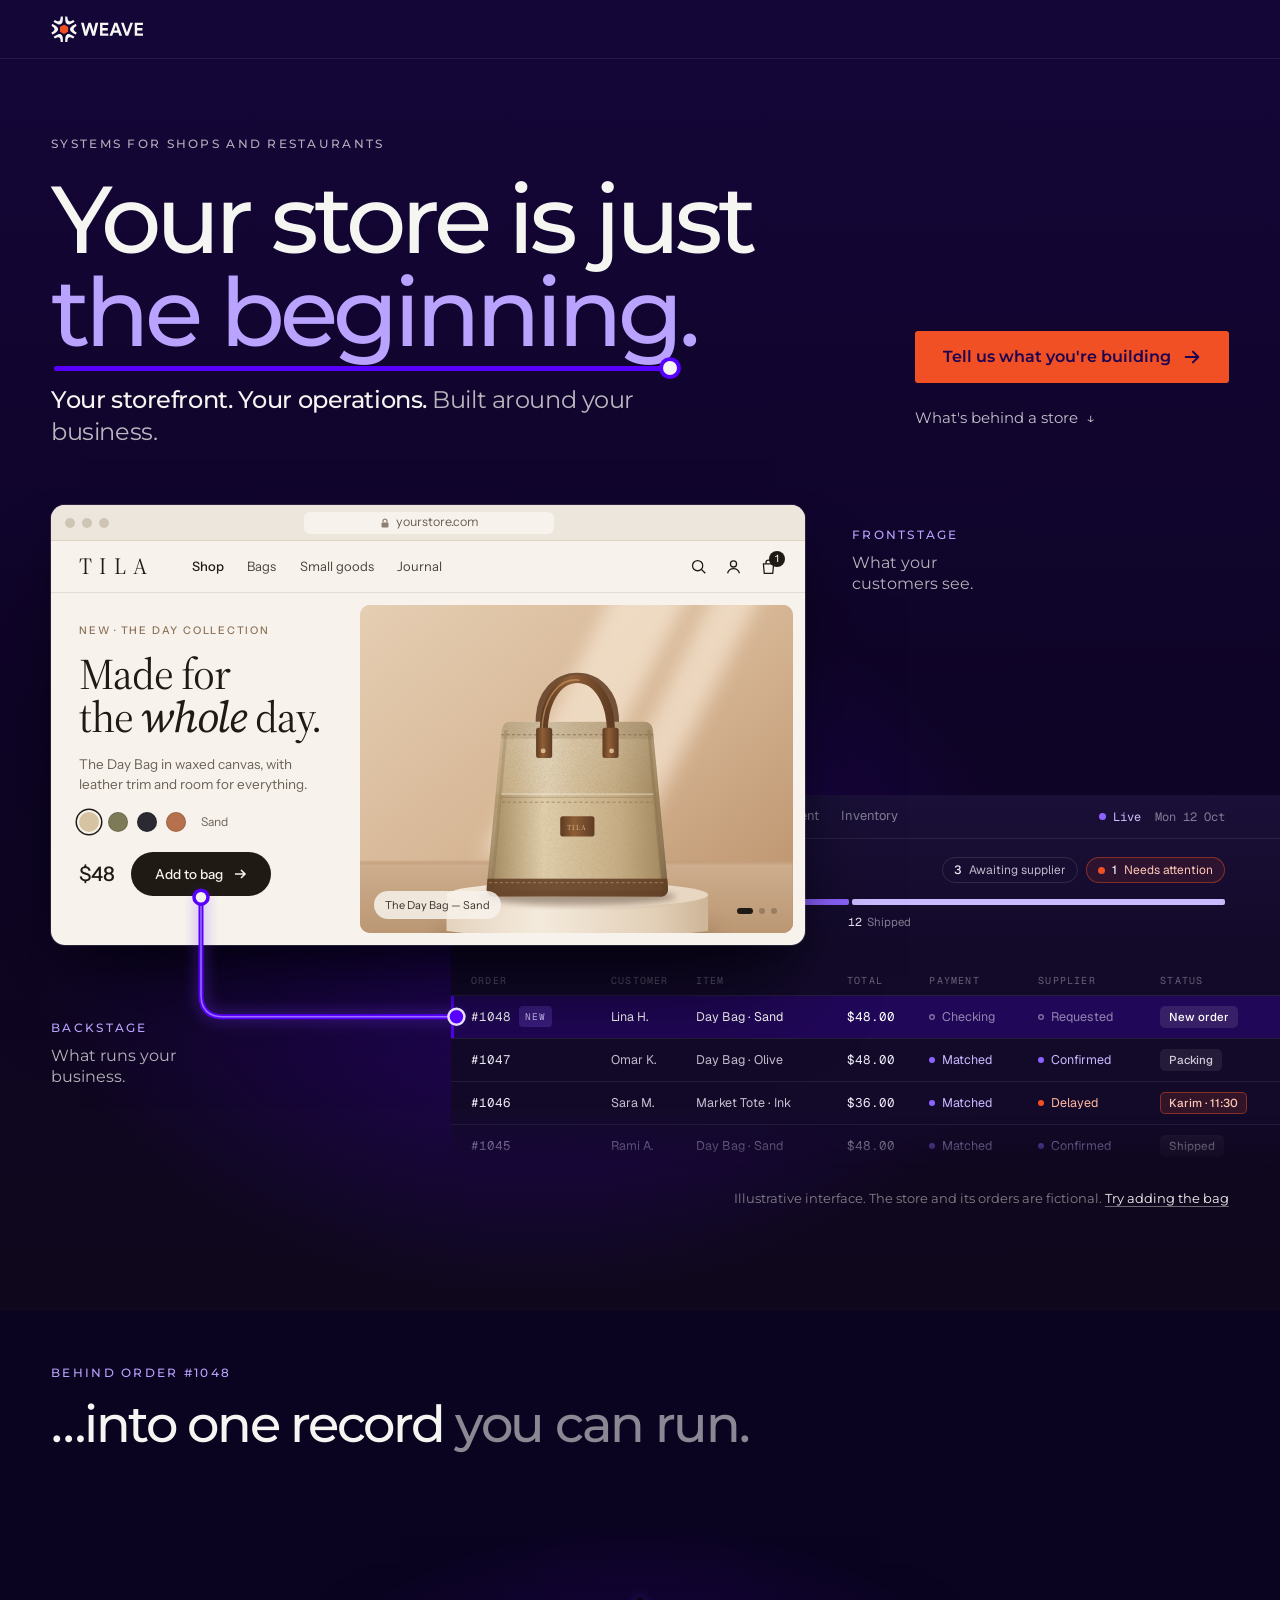
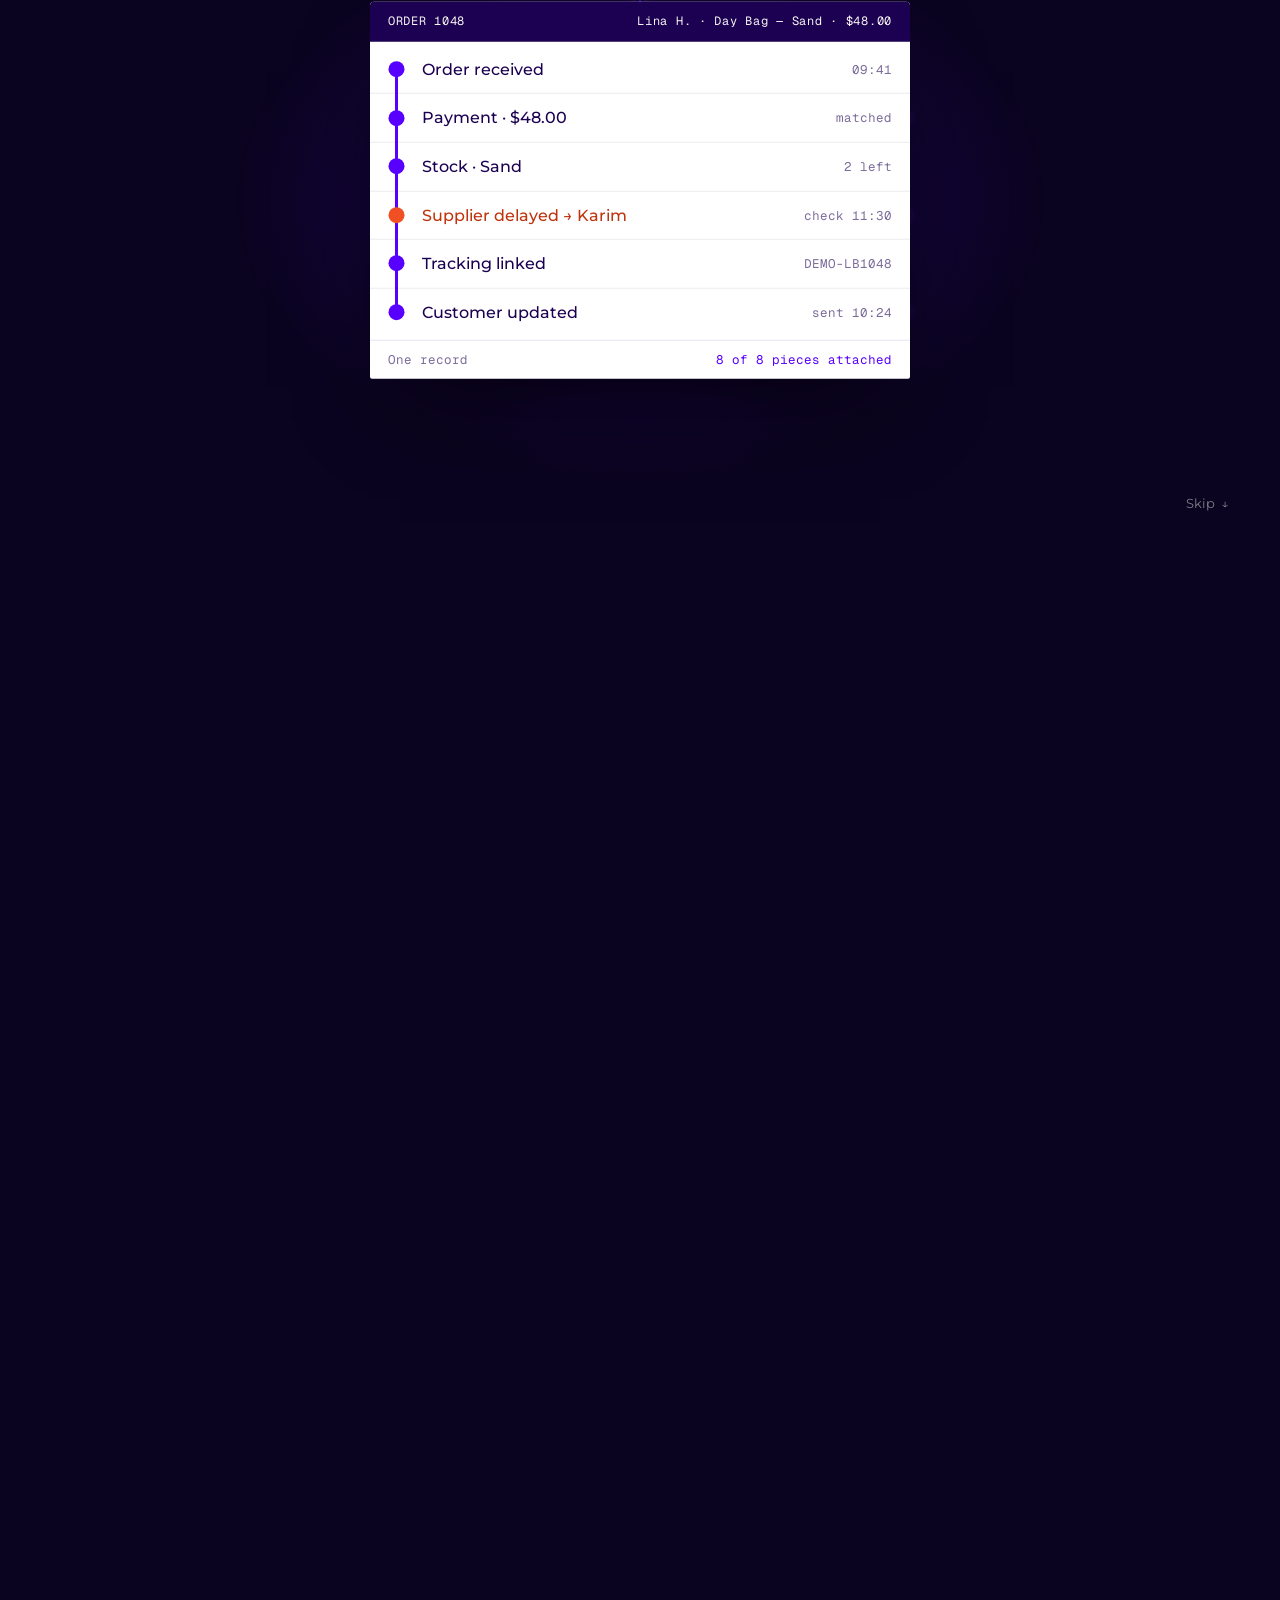
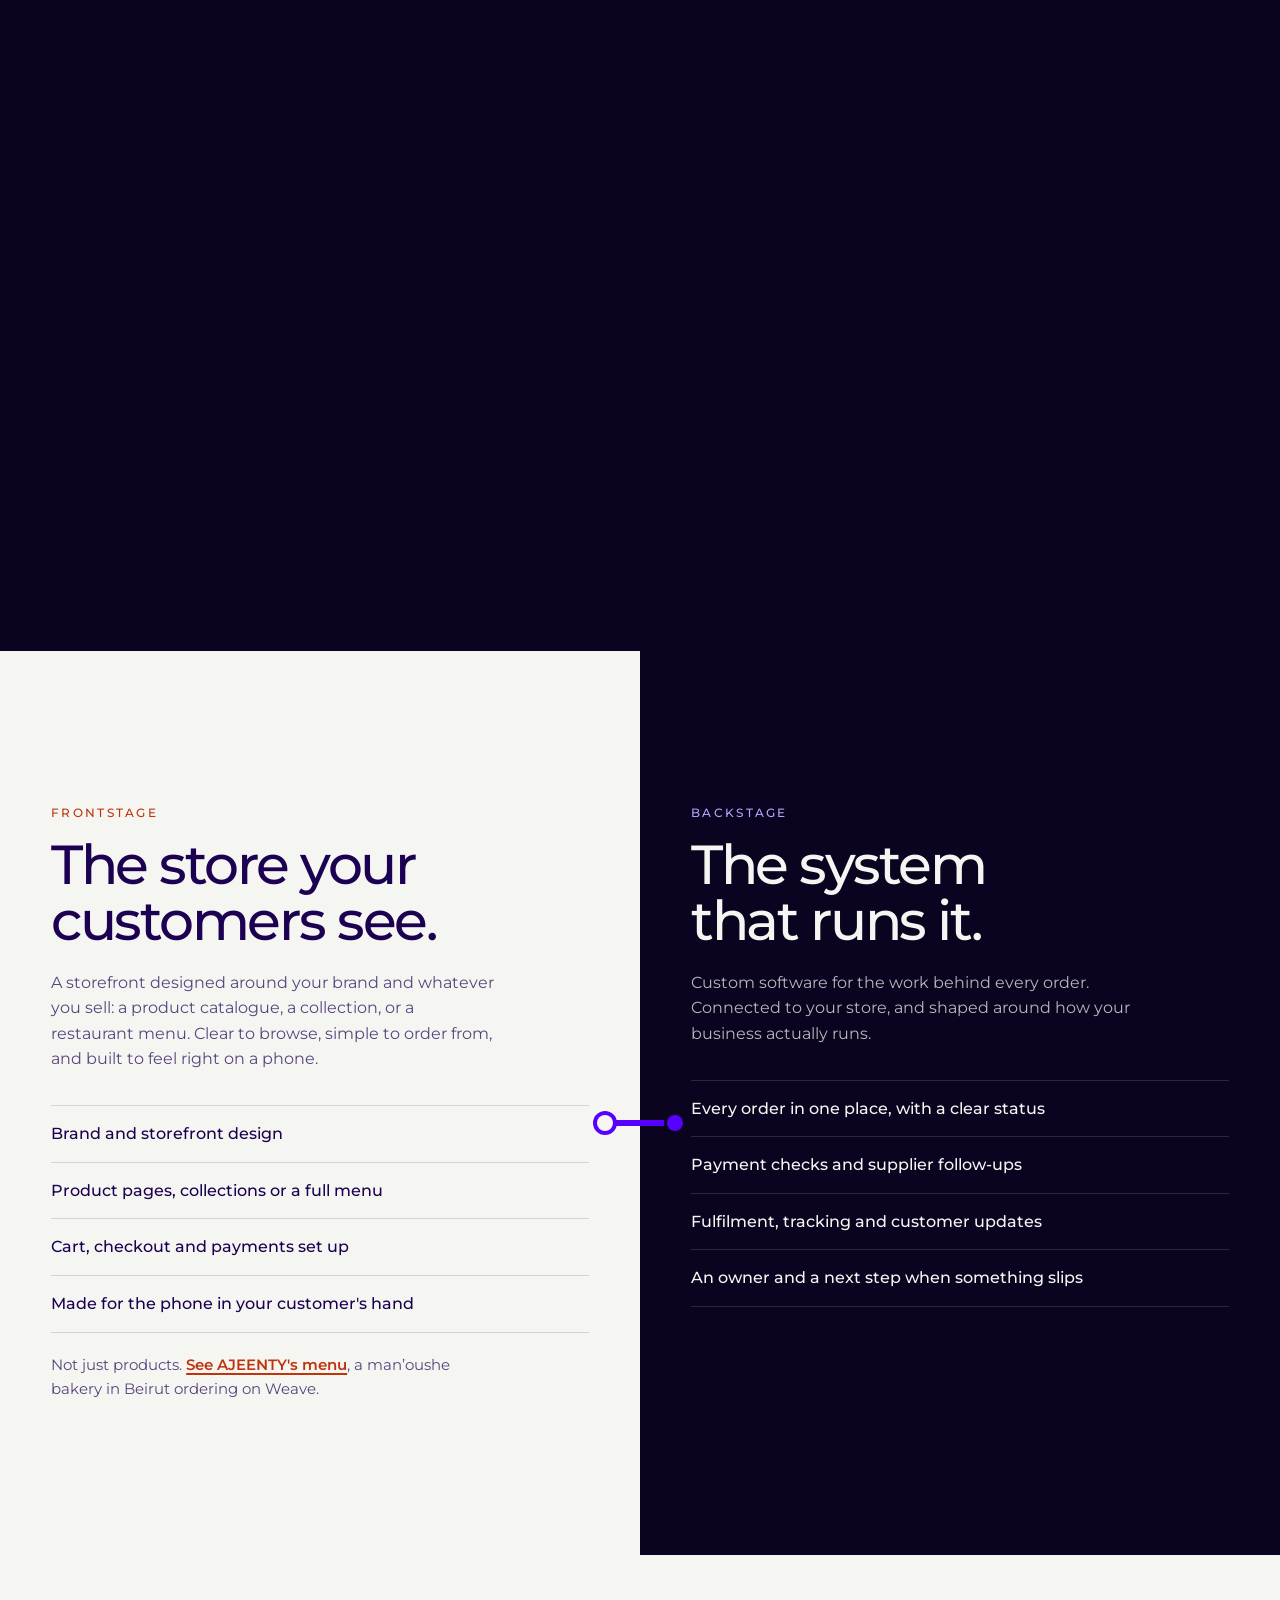
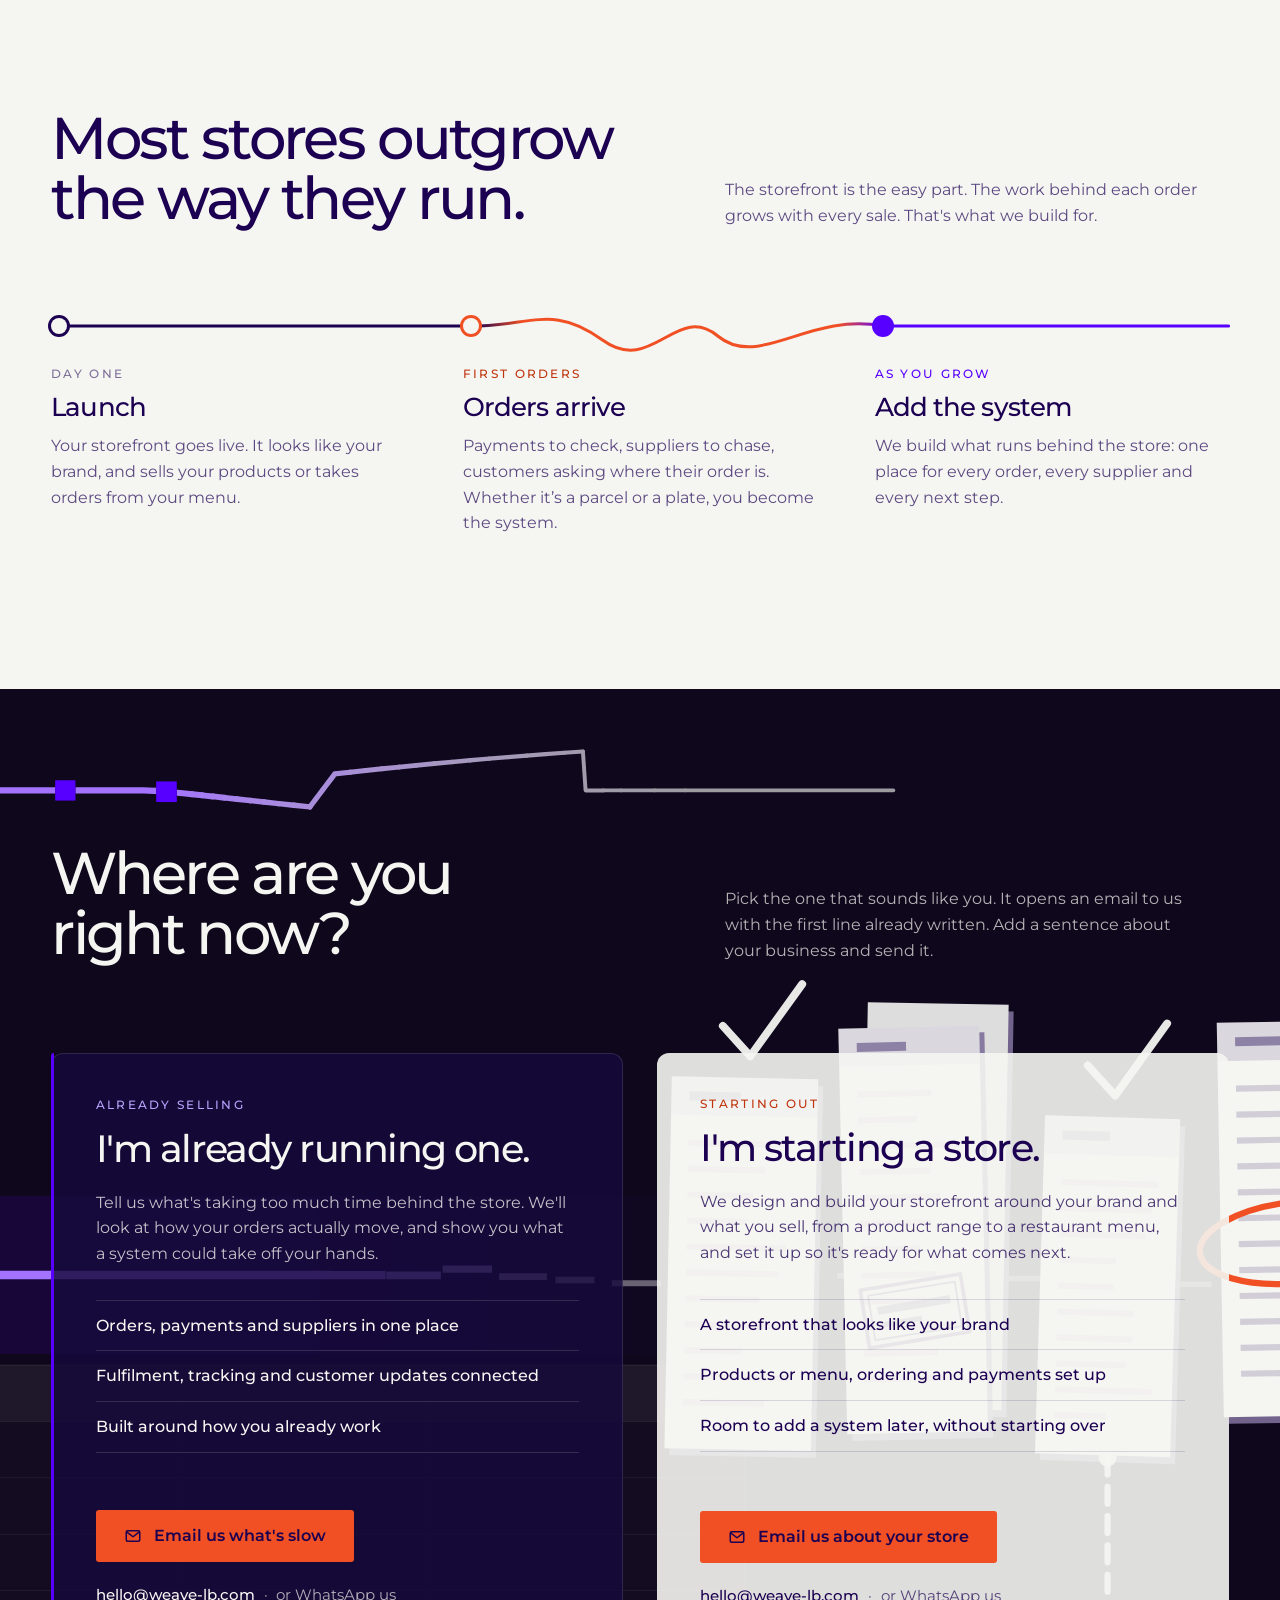
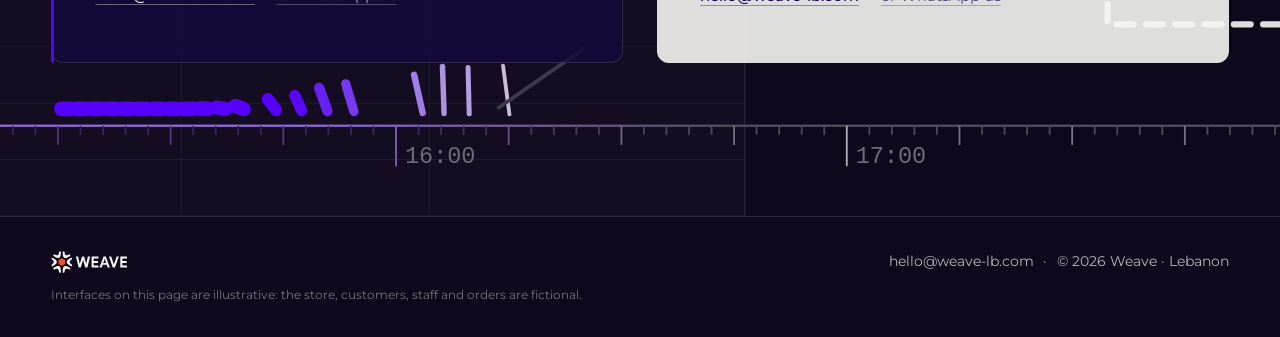
==== commit 1af14a47: "/stores: moving world behind the two doors, not the footer - Footer back to the original slim bar. -" ====
--- a/stores/index.html
+++ b/stores/index.html
@@ -25,7 +25,7 @@
   sprite, orange-for-decisions and violet-for-connected-work. Self-contained: CSS and JS are inline.
   The storefront ("Tila") and every order, name and number on this page are fictional.
 -->
-<link rel="stylesheet" href="assets/community.css?v=2026-11-02-2">
+<link rel="stylesheet" href="assets/community.css?v=2026-11-02-3">
 </head>
 <body>
 <a class="skip" href="#main">Skip to content</a>
@@ -219,14 +219,18 @@
 </section>
 
 <!-- ═════════ TWO WAYS IN ═════════ -->
-<section class="ways" id="start" aria-labelledby="start-title" tabindex="-1">
+<!-- The homepage's moving world (../js/s6.js, unchanged) runs behind the two doors. The
+     "already selling" door is its gate: work drifting in from the right comes out resolved under it. -->
+<section class="ways s6" id="start" aria-labelledby="start-title" tabindex="-1">
+  <div class="s6-stage">
+  <canvas class="s6-world" aria-hidden="true"></canvas>
   <div class="wrap">
     <div class="sec-head reveal">
       <h2 id="start-title">Where are you right now?</h2>
       <p>Pick the one that sounds like you. It opens an email to us with the first line already written. Add a sentence about your business and send it.</p>
     </div>
     <div class="doors">
-      <article class="door b reveal">
+      <article class="door b s6-panel reveal">
         <p class="eyebrow">Already selling</p>
         <h3>I'm already running one.</h3>
         <p>Tell us what's taking too much time behind the store. We'll look at how your orders actually move, and show you what a system could take off your hands.</p>
@@ -248,18 +252,14 @@
       </article>
     </div>
   </div>
-</section>
-
-<!-- Footer on the homepage's moving world (../js/s6.js, unchanged): the canvas is the ground,
-     the panel is the gate the work resolves under. Without JS or with reduced motion: a still frame. -->
-<footer class="foot s6">
-  <div class="s6-stage">
-    <canvas class="s6-world" aria-hidden="true"></canvas>
-    <div class="s6-panel">
-      <svg class="foot-mark" viewBox="0 0 1410.83 407.41" fill="currentColor" role="img" aria-label="Weave"><use href="#wv-logo"/></svg>
-      <p><a href="mailto:hello@weave-lb.com">hello@weave-lb.com</a><span aria-hidden="true">·</span>© 2026 Weave · Lebanon</p>
-      <p class="fine">Interfaces on this page are illustrative: the store, customers, staff and orders are fictional.</p>
-    </div>
+  </div>
+</section>
+
+<footer class="foot">
+  <div class="wrap">
+    <svg class="foot-mark" viewBox="0 0 1410.83 407.41" fill="currentColor" role="img" aria-label="Weave"><use href="#wv-logo"/></svg>
+    <p><a href="mailto:hello@weave-lb.com">hello@weave-lb.com</a><span aria-hidden="true">·</span>© 2026 Weave · Lebanon</p>
+    <p class="fine">Interfaces on this page are illustrative: the store, customers, staff and orders are fictional.</p>
   </div>
 </footer>
 </main>
--- a/stores/assets/community.css
+++ b/stores/assets/community.css
@@ -385,15 +385,19 @@
 }
 
 /* ═════════ WHERE ARE YOU RIGHT NOW? ═════════ */
-.ways{padding:var(--space-6) 0;background:var(--overlay)}
+.ways{position:relative;isolation:isolate;overflow:clip;background:var(--overlay)}
+.ways .s6-stage{position:relative;padding:var(--space-6) 0}
+.ways .s6-world{position:absolute;inset:0;z-index:0;display:block;width:100%;height:100%;pointer-events:none}
+html:not(.js) .ways .s6-world{display:none}
+.ways .wrap{position:relative;z-index:1}
 .ways .sec-head p{color:rgb(var(--paper-rgb) / .72)}
 .doors{display:grid;grid-template-columns:1fr 1fr;gap:var(--space-3);margin-top:var(--space-5)}
-.door{position:relative;display:flex;flex-direction:column;padding:clamp(28px,3.4vw,56px);border-radius:4px;transition:transform .4s var(--ease-out),box-shadow .4s var(--ease-out)}
+.door{position:relative;display:flex;flex-direction:column;padding:clamp(28px,3.4vw,56px);border-radius:12px;transition:transform .4s var(--ease-out),box-shadow .4s var(--ease-out)}
 .door:hover{transform:translateY(-3px);box-shadow:0 30px 60px -34px rgb(0 0 0 / .7)}
-.door.a{background:var(--paper);color:var(--ink)}
+.door.a{background:rgb(var(--paper-rgb) / .9);color:var(--ink)}
 .door.a .eyebrow{color:var(--orange-ink)}
-.door.b{background:#170A3C;border:1px solid rgb(var(--paper-rgb) / .1)}
-.door.b::before{content:"";position:absolute;left:-1px;top:-1px;bottom:-1px;width:3px;border-radius:4px 0 0 4px;background:var(--thread)}
+.door.b{background:rgb(23 10 60 / .82);border:1px solid rgb(var(--paper-rgb) / .12)}
+.door.b::before{content:"";position:absolute;left:-1px;top:-1px;bottom:-1px;width:3px;border-radius:12px 0 0 12px;background:var(--thread)}
 .door.b .eyebrow{color:var(--lavender)}
 .door h3{margin-top:var(--space-1);font-size:clamp(30px,3vw,50px);line-height:1.04;letter-spacing:-.04em;font-weight:500}
 .door > p:not(.eyebrow){margin-top:var(--space-2);max-width:30em;opacity:.78}
@@ -409,29 +413,23 @@
 .door .alt-line .alt,.door .alt-line span{opacity:.7}
 .door.a .btn-go:hover{background:var(--ink);color:var(--paper)}
 @media(max-width:899px){.doors{grid-template-columns:1fr}}
+/* Phones: the doors stack, so the world takes a band above the heading, and the heading sits on
+   its own translucent card like the doors (s6.js reads the stacked door as "stacked"). */
+@media(max-width:767px){
+  .js .ways .s6-stage{padding-top:max(26svh,180px)}
+  .js .ways .sec-head{padding:22px;border-radius:12px;background:rgb(var(--overlay-rgb) / .84);border:1px solid rgb(var(--paper-rgb) / .1)}
+}
 @media(max-width:479px){.door .btn{width:100%}}
 
 /* ═════════ FOOTER ═════════ */
-/* Footer: the homepage's moving world (../js/s6.js) behind one quiet panel. */
-.foot{position:relative;isolation:isolate;overflow:clip;border-top:1px solid rgb(var(--paper-rgb) / .12);background:var(--overlay);font-size:.85em;color:rgb(var(--paper-rgb) / .72)}
-.foot .s6-stage{position:relative;display:flex;align-items:center;min-height:clamp(420px,64vh,680px);padding:var(--space-5) 0}
-.foot .s6-world{position:absolute;inset:0;z-index:0;display:block;width:100%;height:100%;pointer-events:none}
-html:not(.js) .foot .s6-world{display:none}
-.foot .s6-panel{position:relative;z-index:1;display:grid;gap:var(--space-2);width:min(46vw,620px);margin-left:calc((100% - var(--wrap)) / 2);
-  padding:clamp(28px,3vw,48px) clamp(24px,3vw,48px);background:rgb(var(--overlay-rgb) / .9);border:1px solid rgb(var(--paper-rgb) / .12);box-shadow:0 40px 120px -40px rgb(0 0 0 / .8)}
-.foot .s6-panel::before{content:"";position:absolute;left:-1px;top:-1px;bottom:-1px;width:3px;background:var(--thread)}
-.foot-mark{display:block;height:26px;width:auto;color:var(--paper)}
-.foot p{display:flex;flex-wrap:wrap;gap:0 .7em}
+.foot{padding:var(--space-3) 0;border-top:1px solid rgb(var(--paper-rgb) / .12);background:var(--overlay);font-size:.85em;color:rgb(var(--paper-rgb) / .72)}
+.foot .wrap{display:grid;grid-template-columns:auto 1fr;align-items:center;gap:12px 32px}
+.foot-mark{display:block;height:22px;width:auto;color:var(--paper)}
+.foot p{justify-self:end;display:flex;flex-wrap:wrap;gap:0 .7em}
 .foot a{text-decoration:none;transition:color .2s}
 .foot a:hover{color:var(--paper);text-decoration:underline;text-underline-offset:4px}
-.foot .fine{font-size:.9em;color:rgb(var(--paper-rgb) / .45)}
-/* Phones: the world takes the top band, the panel sits under it (s6.js reads this as "stacked"). */
-@media(max-width:767px){
-  .foot .s6-stage{flex-direction:column;align-items:stretch;justify-content:flex-end;min-height:0;padding:max(30svh,200px) var(--page-gutter) 24px}
-  html:not(.js) .foot .s6-stage{padding-top:24px}
-  .foot .s6-panel{width:auto;margin:0;padding:28px 22px 24px}
-  .foot p{flex-direction:column}.foot p span[aria-hidden]{display:none}.foot p a{display:inline-flex;align-items:center;min-height:44px}
-}
+.foot .fine{grid-column:1/-1;justify-self:start;font-size:.9em;color:rgb(var(--paper-rgb) / .45)}
+@media(max-width:767px){.foot .wrap{grid-template-columns:1fr}.foot p{justify-self:start;flex-direction:column}.foot p span[aria-hidden]{display:none}.foot p a{display:inline-flex;align-items:center;min-height:44px}}
 
 /* Reveal on scroll: only with JS (html.js, set in <head>); without it everything is visible */
 .js .reveal{opacity:0;transform:translateY(18px);transition:opacity .7s var(--ease-out),transform .7s var(--ease-out)}
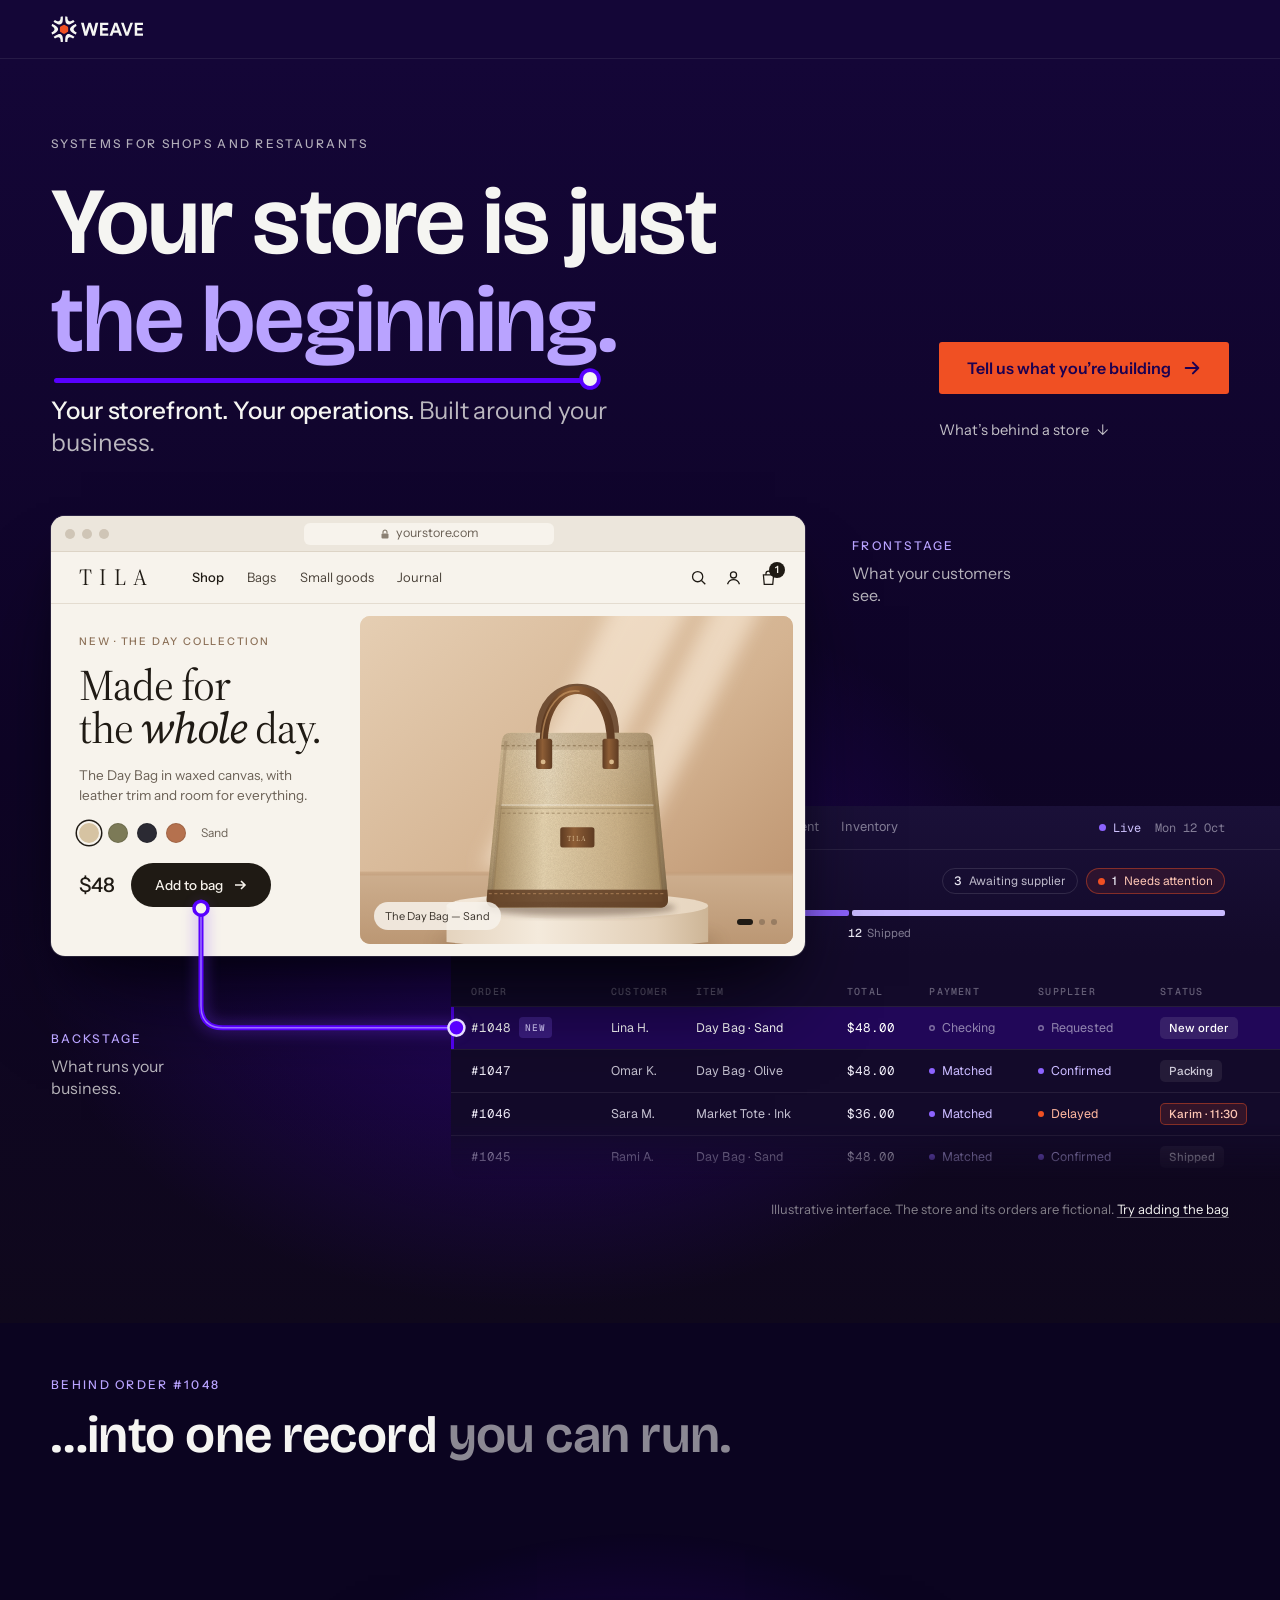
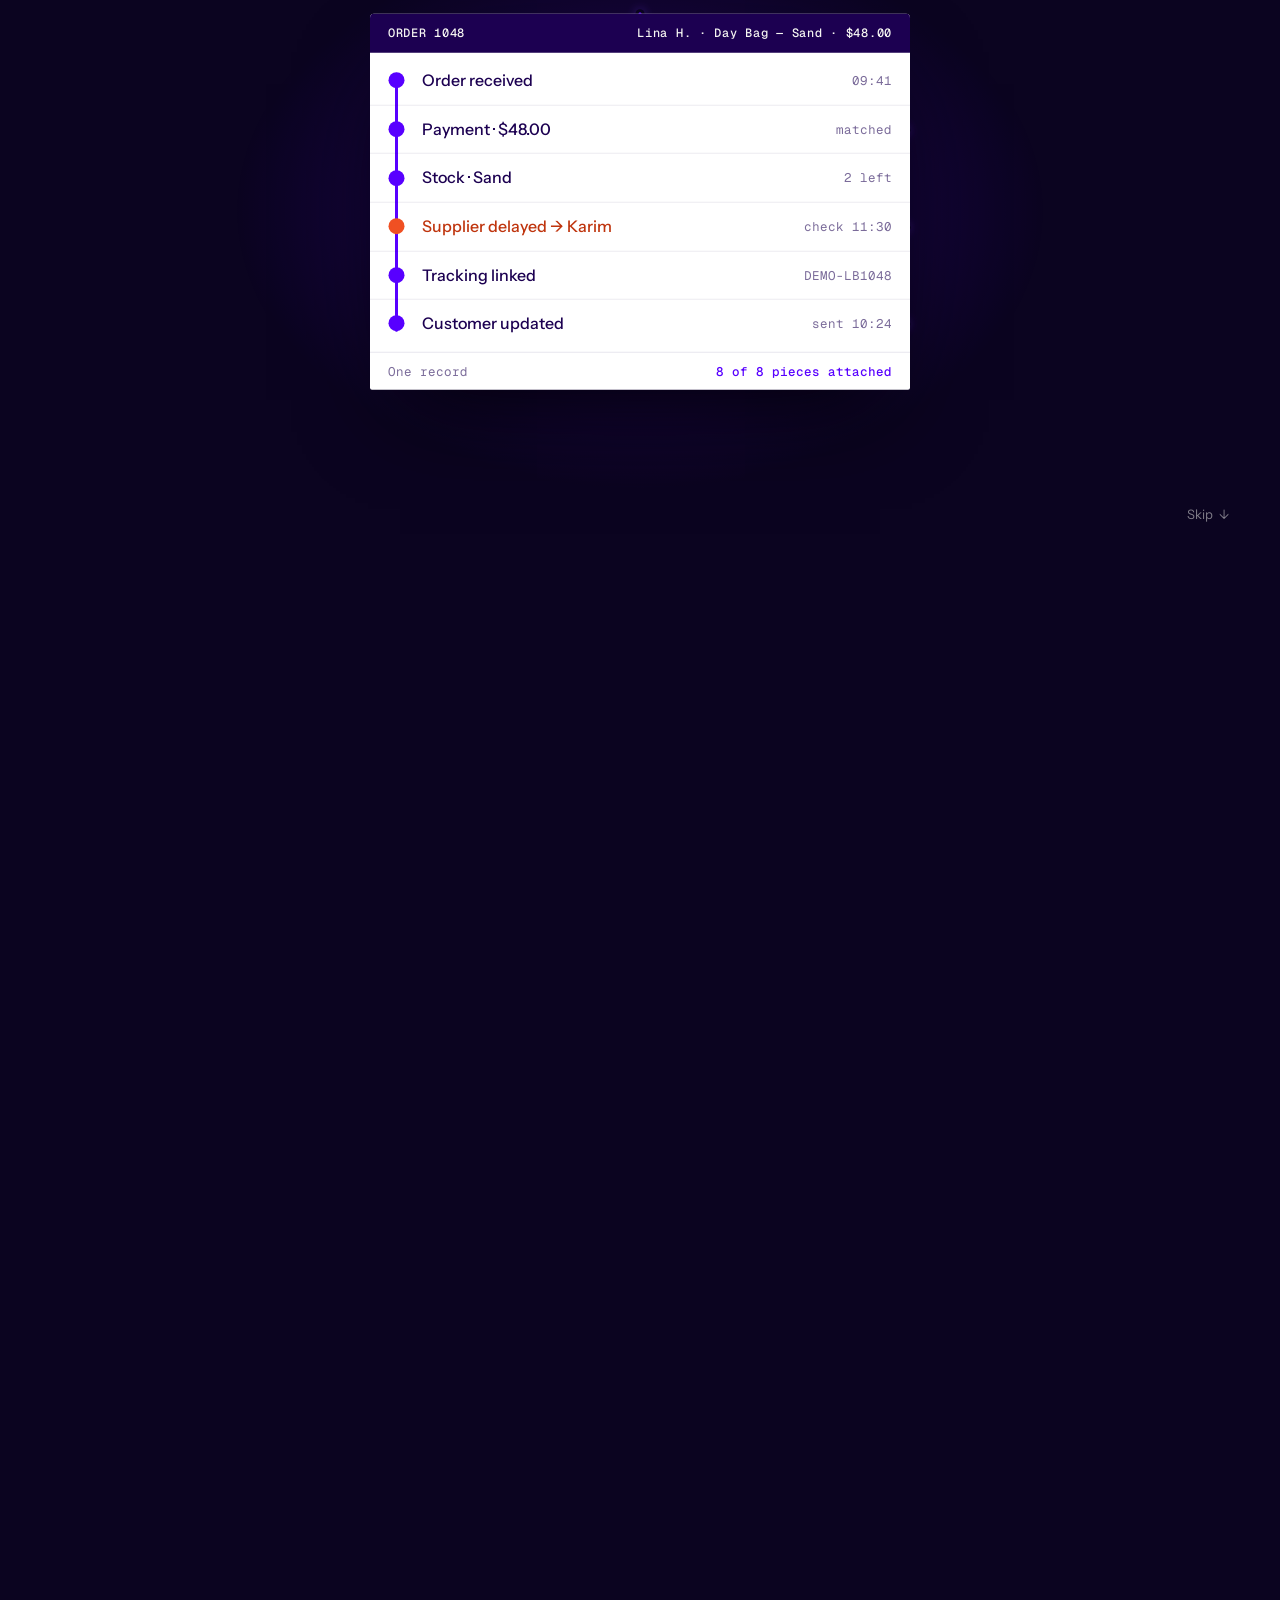
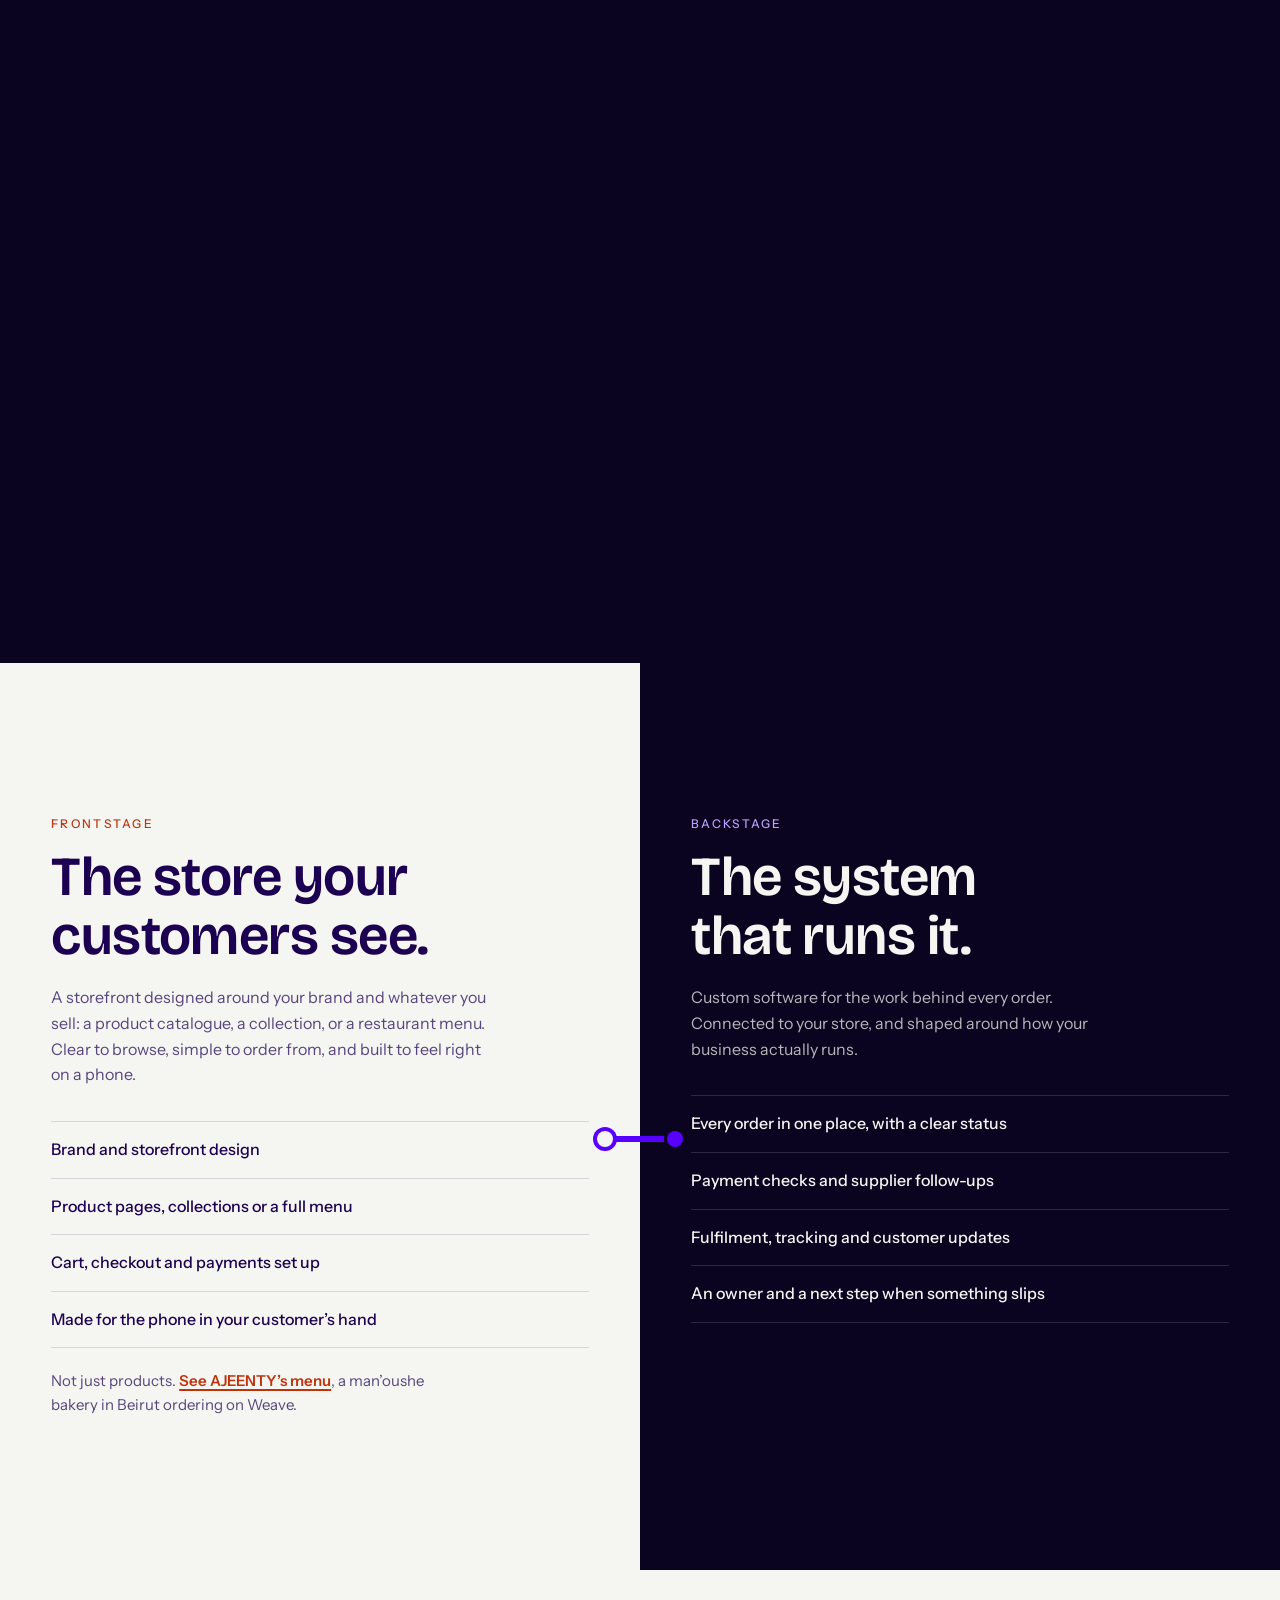
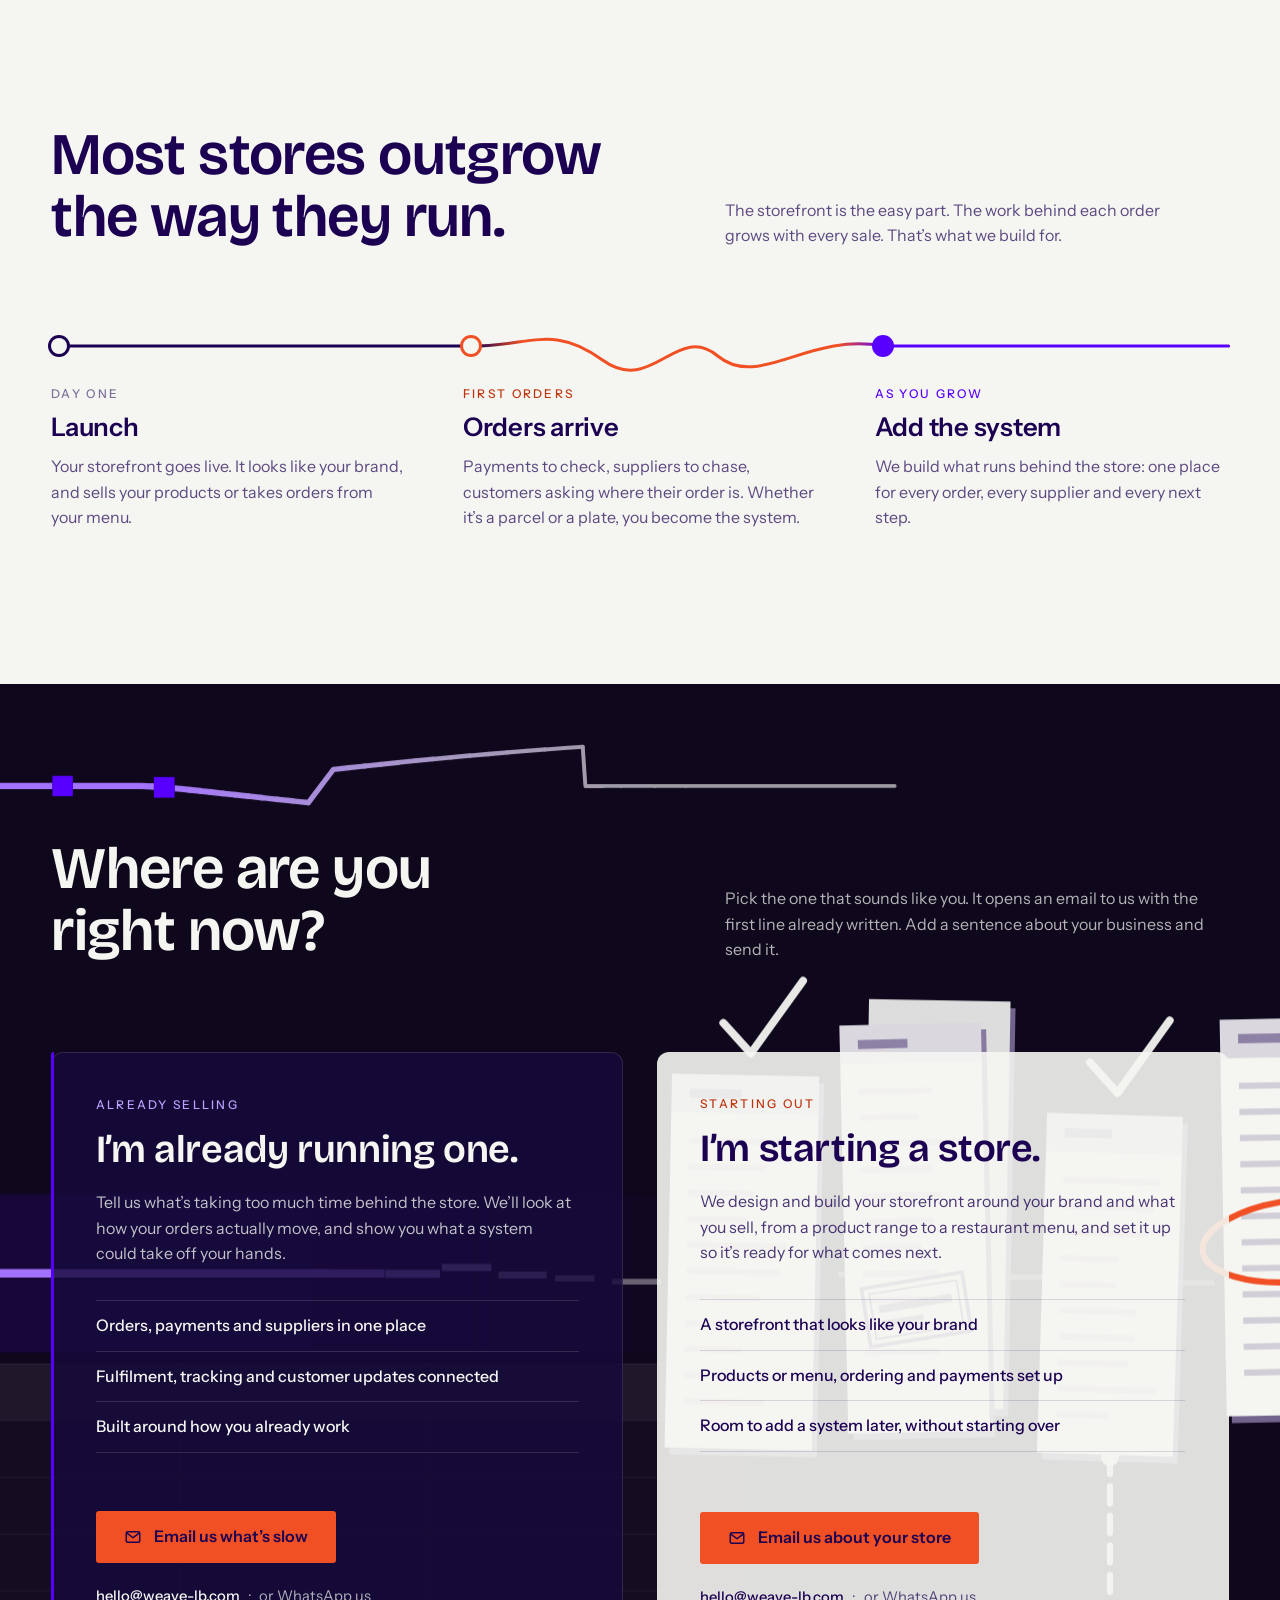
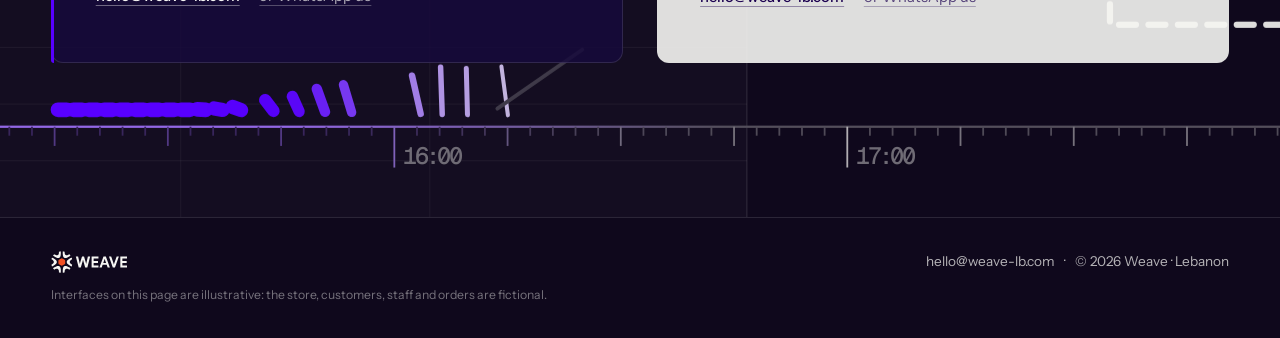
==== commit d3d5bee7: "Updated Typography" ====
--- a/stores/index.html
+++ b/stores/index.html
@@ -5,6 +5,8 @@
 <meta name="viewport" content="width=device-width, initial-scale=1">
 <meta name="theme-color" content="#140637">
 <link rel="icon" type="image/svg+xml" href="../fable/favicon.svg">
+<link rel="preload" href="../fonts/BricolageGrotesque-Variable.woff2" as="font" type="font/woff2" crossorigin>
+<link rel="preload" href="../fonts/InstrumentSans-Variable.woff2" as="font" type="font/woff2" crossorigin>
 <title>Weave — Your store is just the beginning.</title>
 <meta name="description" content="Weave builds the system behind your online store, whether you sell products or run a restaurant: orders, payments, suppliers and deliveries in one place. We can build the storefront too, from a shop to a full menu.">
 <meta property="og:type" content="website">
@@ -21,11 +23,11 @@
 <!--
   Unlisted: reached only by its link (no site navigation points here; noindex keeps it out of search).
   /stores · "Your store is just the beginning."  Discord launch landing page, Oct 2026.
-  Matches the homepage (index.html): same tokens, Montserrat, page grid, spacing scale, logo
+  Matches the homepage (index.html): same tokens, type (Bricolage Grotesque + Instrument Sans), page grid, spacing scale, logo
   sprite, orange-for-decisions and violet-for-connected-work. Self-contained: CSS and JS are inline.
   The storefront ("Tila") and every order, name and number on this page are fictional.
 -->
-<link rel="stylesheet" href="assets/community.css?v=2026-11-02-3">
+<link rel="stylesheet" href="assets/community.css?v=2026-11-10-1">
 </head>
 <body>
 <a class="skip" href="#main">Skip to content</a>
@@ -48,8 +50,8 @@
         <p class="lede"><b>Your storefront. Your operations.</b> Built around your business.</p>
       </div>
       <div class="hero-actions">
-        <a class="btn btn-go" href="#start">Tell us what you're building<svg class="arr" viewBox="0 0 20 20" fill="none" stroke="currentColor" stroke-width="2.2" stroke-linecap="round" stroke-linejoin="round" aria-hidden="true"><path d="M3 10h14M11 4l6 6-6 6"/></svg></a>
-        <a class="see" href="#weave">What's behind a store <span aria-hidden="true">↓</span></a>
+        <a class="btn btn-go" href="#start">Tell us what you’re building<svg class="arr" viewBox="0 0 20 20" fill="none" stroke="currentColor" stroke-width="2.2" stroke-linecap="round" stroke-linejoin="round" aria-hidden="true"><path d="M3 10h14M11 4l6 6-6 6"/></svg></a>
+        <a class="see" href="#weave">What’s behind a store <span aria-hidden="true">↓</span></a>
       </div>
     </div>
 
@@ -143,7 +145,7 @@
         <div class="wf sheet" data-to="head"><small>orders-final-v3.xlsx</small><code><i>1048</i><i>Lina</i><i data-bind="colour">Sand</i><i class="q">matched?</i><i class="q">shipped?</i></code></div>
         <div class="wf pay" data-to="paid"><small>Screenshot</small><b>$48.00</b><span>Transfer · ref 1048</span><em>Matched?</em></div>
         <div class="wf sup" data-to="sup"><small>Supplier · 11:05</small>1048: dispatch moved to <b>tomorrow</b></div>
-        <div class="wf note" data-to="sup">check supplier!!<br>who's on it?</div>
+        <div class="wf note" data-to="sup">check supplier!!<br>who’s on it?</div>
         <div class="wf wa" data-to="cust"><small>Lina · WhatsApp</small>Hi! Any update on my bag?</div>
         <div class="wf sms" data-to="track"><small>Demo Courier</small>Tracking for 1048: DEMO-LB1048</div>
         <div class="wf stock" data-to="stock"><small>stock.xlsx</small><code><i>Sand</i><i>3</i><i class="q">2?</i></code></div>
@@ -179,9 +181,9 @@
         <li>Brand and storefront design</li>
         <li>Product pages, collections or a full menu</li>
         <li>Cart, checkout and payments set up</li>
-        <li>Made for the phone in your customer's hand</li>
+        <li>Made for the phone in your customer’s hand</li>
       </ul>
-      <p class="also">Not just products. <a href="https://ajeenty.com/menu/" target="_blank" rel="noopener">See AJEENTY's menu</a>, a man’oushe bakery in Beirut ordering on Weave.</p>
+      <p class="also">Not just products. <a href="https://ajeenty.com/menu/" target="_blank" rel="noopener">See AJEENTY’s menu</a>, a man’oushe bakery in Beirut ordering on Weave.</p>
     </div>
   </div>
   <div class="side back">
@@ -205,7 +207,7 @@
   <div class="wrap">
     <div class="sec-head reveal">
       <h2 id="grow-title">Most stores outgrow the way they run.</h2>
-      <p>The storefront is the easy part. The work behind each order grows with every sale. That's what we build for.</p>
+      <p>The storefront is the easy part. The work behind each order grows with every sale. That’s what we build for.</p>
     </div>
     <div class="path">
       <svg class="path-line" id="pathSvg" aria-hidden="true"></svg>
@@ -232,18 +234,18 @@
     <div class="doors">
       <article class="door b s6-panel reveal">
         <p class="eyebrow">Already selling</p>
-        <h3>I'm already running one.</h3>
-        <p>Tell us what's taking too much time behind the store. We'll look at how your orders actually move, and show you what a system could take off your hands.</p>
+        <h3>I’m already running one.</h3>
+        <p>Tell us what’s taking too much time behind the store. We’ll look at how your orders actually move, and show you what a system could take off your hands.</p>
         <ul><li>Orders, payments and suppliers in one place</li><li>Fulfilment, tracking and customer updates connected</li><li>Built around how you already work</li></ul>
         <div class="acts">
-          <a class="btn btn-go" href="mailto:hello@weave-lb.com?subject=Behind%20my%20store&amp;body=Hi%20Weave%2C%0A%0AI%27m%20already%20selling.%20Here%27s%20what%20takes%20too%20much%20time%20behind%20the%20store%3A%20"><svg viewBox="0 0 24 24" fill="none" stroke="currentColor" stroke-width="2" stroke-linecap="round" stroke-linejoin="round" aria-hidden="true"><rect x="3" y="5" width="18" height="14" rx="2"/><path d="m3.5 6.5 8.5 6.5 8.5-6.5"/></svg>Email us what's slow</a>
+          <a class="btn btn-go" href="mailto:hello@weave-lb.com?subject=Behind%20my%20store&amp;body=Hi%20Weave%2C%0A%0AI%27m%20already%20selling.%20Here%27s%20what%20takes%20too%20much%20time%20behind%20the%20store%3A%20"><svg viewBox="0 0 24 24" fill="none" stroke="currentColor" stroke-width="2" stroke-linecap="round" stroke-linejoin="round" aria-hidden="true"><rect x="3" y="5" width="18" height="14" rx="2"/><path d="m3.5 6.5 8.5 6.5 8.5-6.5"/></svg>Email us what’s slow</a>
           <p class="alt-line"><a class="addr" href="mailto:hello@weave-lb.com">hello@weave-lb.com</a><span aria-hidden="true">·</span><a class="alt" target="_blank" rel="noopener" href="https://wa.me/96181476201?text=Hi%20Weave%2C%20I%27m%20already%20selling%2C%20and%20here%27s%20what%20takes%20too%20much%20time%20behind%20the%20store%3A%20">or WhatsApp us</a></p>
         </div>
       </article>
       <article class="door a reveal">
         <p class="eyebrow">Starting out</p>
-        <h3>I'm starting a store.</h3>
-        <p>We design and build your storefront around your brand and what you sell, from a product range to a restaurant menu, and set it up so it's ready for what comes next.</p>
+        <h3>I’m starting a store.</h3>
+        <p>We design and build your storefront around your brand and what you sell, from a product range to a restaurant menu, and set it up so it’s ready for what comes next.</p>
         <ul><li>A storefront that looks like your brand</li><li>Products or menu, ordering and payments set up</li><li>Room to add a system later, without starting over</li></ul>
         <div class="acts">
           <a class="btn btn-go" href="mailto:hello@weave-lb.com?subject=Starting%20a%20store&amp;body=Hi%20Weave%2C%0A%0AI%27m%20starting%20a%20store.%20What%20I%20sell%3A%20"><svg viewBox="0 0 24 24" fill="none" stroke="currentColor" stroke-width="2" stroke-linecap="round" stroke-linejoin="round" aria-hidden="true"><rect x="3" y="5" width="18" height="14" rx="2"/><path d="m3.5 6.5 8.5 6.5 8.5-6.5"/></svg>Email us about your store</a>
--- a/stores/assets/community.css
+++ b/stores/assets/community.css
@@ -1,21 +1,24 @@
 /* /stores · "Your store is just the beginning."
    Tokens, type, spacing and buttons follow the homepage (index.html :root and S6).
    Violet = connected work, orange = a person deciding. Glow is kept to the thread itself. */
-@font-face{font-family:Montserrat;src:url('../../fonts/Montserrat-VariableFont_wght.woff2') format('woff2');font-weight:100 900;font-style:normal;font-display:swap}
-/* The demo store and console keep their own faces, so they read as a client's product, not Weave's page. */
+/* Weave's own type (KB §7): the homepage's four faces, from the site's fonts/ folder. */
+@font-face{font-family:'Bricolage Grotesque';src:url('../../fonts/BricolageGrotesque-Variable.woff2') format('woff2');font-weight:400 800;font-style:normal;font-display:swap}
+@font-face{font-family:'Instrument Sans';src:url('../../fonts/InstrumentSans-Variable.woff2') format('woff2');font-weight:400 700;font-style:normal;font-display:swap}
+@font-face{font-family:'Geist Mono';src:url('../../fonts/GeistMono-Variable.woff2') format('woff2');font-weight:300 700;font-style:normal;font-display:swap}
+@font-face{font-family:Caveat;src:url('../../fonts/Caveat-Variable.woff2') format('woff2');font-weight:400 700;font-style:normal;font-display:swap}
+/* The demo store and console keep their own faces (Source Serif, Geist), so they read as a client's
+   product, not Weave's page. Instrument Sans and Geist Mono now come from the variable files above. */
 @font-face{font-family:"Source Serif Display";src:url(fonts/source-serif-4-display-400.woff2) format("woff2");font-display:swap}
 @font-face{font-family:"Source Serif Italic";src:url(fonts/source-serif-4-text-400i.woff2) format("woff2");font-style:italic;font-display:swap}
-@font-face{font-family:"Instrument Sans";src:url(fonts/instrument-sans-400.woff2) format("woff2");font-weight:400;font-display:swap}
-@font-face{font-family:"Instrument Sans";src:url(fonts/instrument-sans-500.woff2) format("woff2");font-weight:500 600;font-display:swap}
 @font-face{font-family:Geist;src:url(fonts/geist-400.woff2) format("woff2");font-weight:400;font-display:swap}
 @font-face{font-family:Geist;src:url(fonts/geist-500.woff2) format("woff2");font-weight:500;font-display:swap}
 @font-face{font-family:Geist;src:url(fonts/geist-600.woff2) format("woff2");font-weight:600;font-display:swap}
-@font-face{font-family:"Geist Mono";src:url(fonts/geist-mono-400.woff2) format("woff2");font-display:swap}
 
 /* Homepage tokens, unchanged. */
 :root{--ink:#1C0051;--paper:#F5F5F2;--sheet:#FFFFFF;--orange:#F05023;--orange-ink:#BF340D;--thread:#5800FF;--overlay:#0F081C;
   --ink-rgb:28 0 81;--paper-rgb:245 245 242;--orange-rgb:240 80 35;--thread-rgb:88 0 255;--overlay-rgb:15 8 28;
-  --sans:Montserrat,Helvetica,sans-serif;--mono:ui-monospace,SFMono-Regular,Consolas,'Liberation Mono',monospace;
+  --display:'Bricolage Grotesque','Instrument Sans',Helvetica,Arial,sans-serif;--display-wght:620;--display-track:-.01em;
+  --sans:'Instrument Sans',Helvetica,Arial,sans-serif;--mono:'Geist Mono',ui-monospace,SFMono-Regular,Consolas,monospace;--hand:Caveat,'Segoe Print','Bradley Hand',cursive;
   --ease-out:cubic-bezier(.2,.7,.2,1);--ease-inout:cubic-bezier(.45,0,.2,1);
   --page-gutter:clamp(16px,4vw,80px);--content-max:1360px;
   --space-1:clamp(12px,1.2vw,24px);--space-2:clamp(16px,1.6vw,32px);--space-3:clamp(24px,2.6vw,44px);
@@ -66,14 +69,14 @@
   background:radial-gradient(55% 40% at 42% 70%,rgb(var(--thread-rgb) / .3),transparent 72%),linear-gradient(180deg,#140637 0%,#0E0426 55%,var(--overlay) 100%)}
 .hero-copy{display:grid;grid-template-columns:minmax(0,1fr) auto;align-items:end;gap:var(--space-2) var(--space-4)}
 .hero .eyebrow{margin-bottom:var(--space-2)}
-.hero h1{font-size:clamp(46px,7.4vw,124px);line-height:.98;letter-spacing:-.052em;font-weight:500;text-wrap:balance;max-width:11.5em}
+.hero h1{font-family:var(--display);font-size:clamp(46px,7.4vw,124px);line-height:1.04;letter-spacing:var(--display-track);font-weight:var(--display-wght);text-wrap:balance;max-width:11.5em}
 .hero h1 .l1{display:inline-block}
 .hero h1 em{font-style:normal;color:var(--lavender);display:block}
 /* the thread underlines "the beginning." and ends in a node */
 .beg{position:relative;display:inline-block}
 .beg::after{content:"";position:absolute;left:.03em;right:.3em;bottom:-.13em;height:max(4px,.05em);border-radius:3px;background:var(--thread)}
 .beg::before{content:"";position:absolute;z-index:1;right:.2em;bottom:-.175em;width:.15em;height:.15em;border-radius:50%;background:var(--paper);box-shadow:0 0 0 max(3px,.04em) var(--thread)}
-.hero .lede{margin-top:calc(var(--space-2) + .2em);font-size:clamp(19px,1.9vw,32px);line-height:1.3;letter-spacing:-.018em;color:rgb(var(--paper-rgb) / .74);max-width:24em}
+.hero .lede{margin-top:calc(var(--space-2) + .2em);font-size:clamp(19px,1.9vw,32px);line-height:1.3;letter-spacing:-.005em;color:rgb(var(--paper-rgb) / .74);max-width:24em}
 .hero .lede b{font-weight:500;color:var(--paper)}
 .hero-actions{display:flex;flex-direction:column;align-items:flex-start;gap:14px;padding-bottom:6px}
 .hero-actions .see{display:inline-flex;gap:8px;align-items:center;min-height:44px;font-size:.92em;color:rgb(var(--paper-rgb) / .78);text-decoration:none}
@@ -244,13 +247,13 @@
 .weave-stage::before{content:"";position:absolute;inset:0;z-index:-1;pointer-events:none;
   background:radial-gradient(44% 46% at 50% 58%,rgb(var(--thread-rgb) / calc(var(--glow,0) * .3)),transparent 72%)}
 .weave-head .eyebrow{color:var(--lavender)}
-.wt{position:relative;margin-top:var(--space-1);height:2.1em;font-size:clamp(28px,4vw,64px);line-height:1.04;letter-spacing:-.045em;font-weight:500}
+.wt{position:relative;margin-top:var(--space-1);height:2.1em;font-family:var(--display);font-size:clamp(28px,4vw,64px);line-height:1.04;letter-spacing:var(--display-track);font-weight:var(--display-wght)}
 .wt-line{position:absolute;inset:0 auto auto 0;max-width:16em;opacity:0;transform:translateY(.3em);transition:opacity .45s var(--ease-out),transform .55s var(--ease-out)}
 .wt-line .dim,.wt-static .dim{color:rgb(var(--paper-rgb) / .55)}
 .wt-line .you-word{font-style:normal;color:var(--orange)}
 .weave-stage[data-step="0"] .wt-line[data-s="0"],.weave-stage[data-step="1"] .wt-line[data-s="1"],
 .weave-stage[data-step="2"] .wt-line[data-s="2"],.weave-stage[data-step="3"] .wt-line[data-s="3"]{opacity:1;transform:none}
-.wt-static{display:none;margin-top:var(--space-1);font-size:clamp(28px,4vw,64px);line-height:1.04;letter-spacing:-.045em;font-weight:500;max-width:16em}
+.wt-static{display:none;margin-top:var(--space-1);font-family:var(--display);font-size:clamp(28px,4vw,64px);line-height:1.04;letter-spacing:var(--display-track);font-weight:var(--display-wght);max-width:16em}
 
 .weave-field{position:relative}
 .weave-svg{position:absolute;z-index:1;inset:0;width:100%;height:100%;overflow:visible;pointer-events:none}
@@ -268,12 +271,12 @@
 .wf.stock{width:170px;background:#F3F7F1;color:#17301A}
 .wf.stock code{grid-template-columns:repeat(3,1fr);border-color:rgb(23 48 26 / .2)}
 .wf.pay{width:170px;background:#141418;color:#fff;border-radius:16px;padding:14px 16px;box-shadow:0 0 0 4px #2A2A31,0 18px 40px -18px #000}
-.wf.pay b{display:block;font-size:26px;font-weight:600;letter-spacing:-.02em}
+.wf.pay b{display:block;font-size:26px;font-weight:600;letter-spacing:-.01em}
 .wf.pay > span{font-size:12px;opacity:.6}
 .wf.pay em{position:absolute;right:-14px;top:-12px;padding:4px 9px;border:2px solid var(--orange);border-radius:4px;color:var(--orange);background:var(--night);font:700 13px/1 var(--sans);font-style:normal;transform:rotate(8deg)}
 .wf.sup{background:#2A1E4A;color:#ECE9F5;border-bottom-left-radius:2px}
 .wf.sup b{color:#FF9A7A;font-weight:600}
-.wf.note{width:150px;background:#EEE7FF;color:var(--ink);font:italic 17px/1.25 Georgia,serif;padding:16px 14px;border-radius:2px}
+.wf.note{width:150px;background:#EEE7FF;color:var(--ink);font:500 21px/1.15 var(--hand);padding:16px 14px;border-radius:2px}
 .wf.wa{background:#DCF8C6;color:#123118;border-top-left-radius:2px}
 .wf.sms{width:210px;background:#E9E9EE;color:#1E1E24;border-top-left-radius:2px}
 /* "you", carrying it all */
@@ -336,7 +339,7 @@
 .side.back{background:var(--night);color:var(--paper)}
 .side.front .eyebrow{color:var(--orange-ink)}
 .side.back .eyebrow{color:var(--lavender)}
-.side h2{margin-top:var(--space-1);font-size:clamp(36px,4.3vw,72px);line-height:1.02;letter-spacing:-.045em;font-weight:500;text-wrap:balance}
+.side h2{margin-top:var(--space-1);font-family:var(--display);font-size:clamp(36px,4.3vw,72px);line-height:1.06;letter-spacing:var(--display-track);font-weight:var(--display-wght);text-wrap:balance}
 .side .body{margin-top:var(--space-2);max-width:28em;color:rgb(var(--ink-rgb) / .72)}
 .side.back .body{color:rgb(var(--paper-rgb) / .74)}
 .side ul{margin-top:var(--space-3);border-top:1px solid rgb(var(--ink-rgb) / .14)}
@@ -362,7 +365,7 @@
 /* ═════════ GROWTH: one thread, calm, then tangled, then woven ═════════ */
 .grow{padding:var(--space-6) 0;background:var(--paper);color:var(--ink);overflow:clip}
 .sec-head{display:grid;grid-template-columns:minmax(0,1.1fr) minmax(0,.9fr);gap:var(--space-2) var(--space-4);align-items:end}
-.sec-head h2{font-size:clamp(36px,4.6vw,80px);line-height:1.02;letter-spacing:-.045em;font-weight:500;text-wrap:balance}
+.sec-head h2{font-family:var(--display);font-size:clamp(36px,4.6vw,80px);line-height:1.06;letter-spacing:var(--display-track);font-weight:var(--display-wght);text-wrap:balance}
 .sec-head p{color:rgb(var(--ink-rgb) / .7);max-width:30em}
 @media(max-width:899px){.sec-head{grid-template-columns:1fr}}
 .path{position:relative;margin-top:var(--space-5)}
@@ -375,7 +378,7 @@
 .stage .eyebrow{color:rgb(var(--ink-rgb) / .55)}
 .stage.s2 .eyebrow{color:var(--orange-ink)}
 .stage.s3 .eyebrow{color:var(--thread)}
-.stage h3{margin-top:10px;font-size:clamp(24px,2vw,34px);line-height:1.12;letter-spacing:-.035em;font-weight:500}
+.stage h3{margin-top:10px;font-size:clamp(24px,2vw,34px);line-height:1.12;letter-spacing:-.01em;font-weight:600}
 .stage p:last-child{margin-top:12px;color:rgb(var(--ink-rgb) / .7);max-width:24em}
 .js .path-line path{stroke-dasharray:1;stroke-dashoffset:1;transition:stroke-dashoffset 2.4s var(--ease-inout) .2s}
 .js .path.in-view .path-line path{stroke-dashoffset:0}
@@ -399,7 +402,7 @@
 .door.b{background:rgb(23 10 60 / .82);border:1px solid rgb(var(--paper-rgb) / .12)}
 .door.b::before{content:"";position:absolute;left:-1px;top:-1px;bottom:-1px;width:3px;border-radius:12px 0 0 12px;background:var(--thread)}
 .door.b .eyebrow{color:var(--lavender)}
-.door h3{margin-top:var(--space-1);font-size:clamp(30px,3vw,50px);line-height:1.04;letter-spacing:-.04em;font-weight:500}
+.door h3{margin-top:var(--space-1);font-family:var(--display);font-size:clamp(30px,3vw,50px);line-height:1.06;letter-spacing:var(--display-track);font-weight:var(--display-wght)}
 .door > p:not(.eyebrow){margin-top:var(--space-2);max-width:30em;opacity:.78}
 .door ul{margin-top:var(--space-3);border-top:1px solid rgb(var(--ink-rgb) / .14)}
 .door.b ul{border-color:rgb(var(--paper-rgb) / .14)}
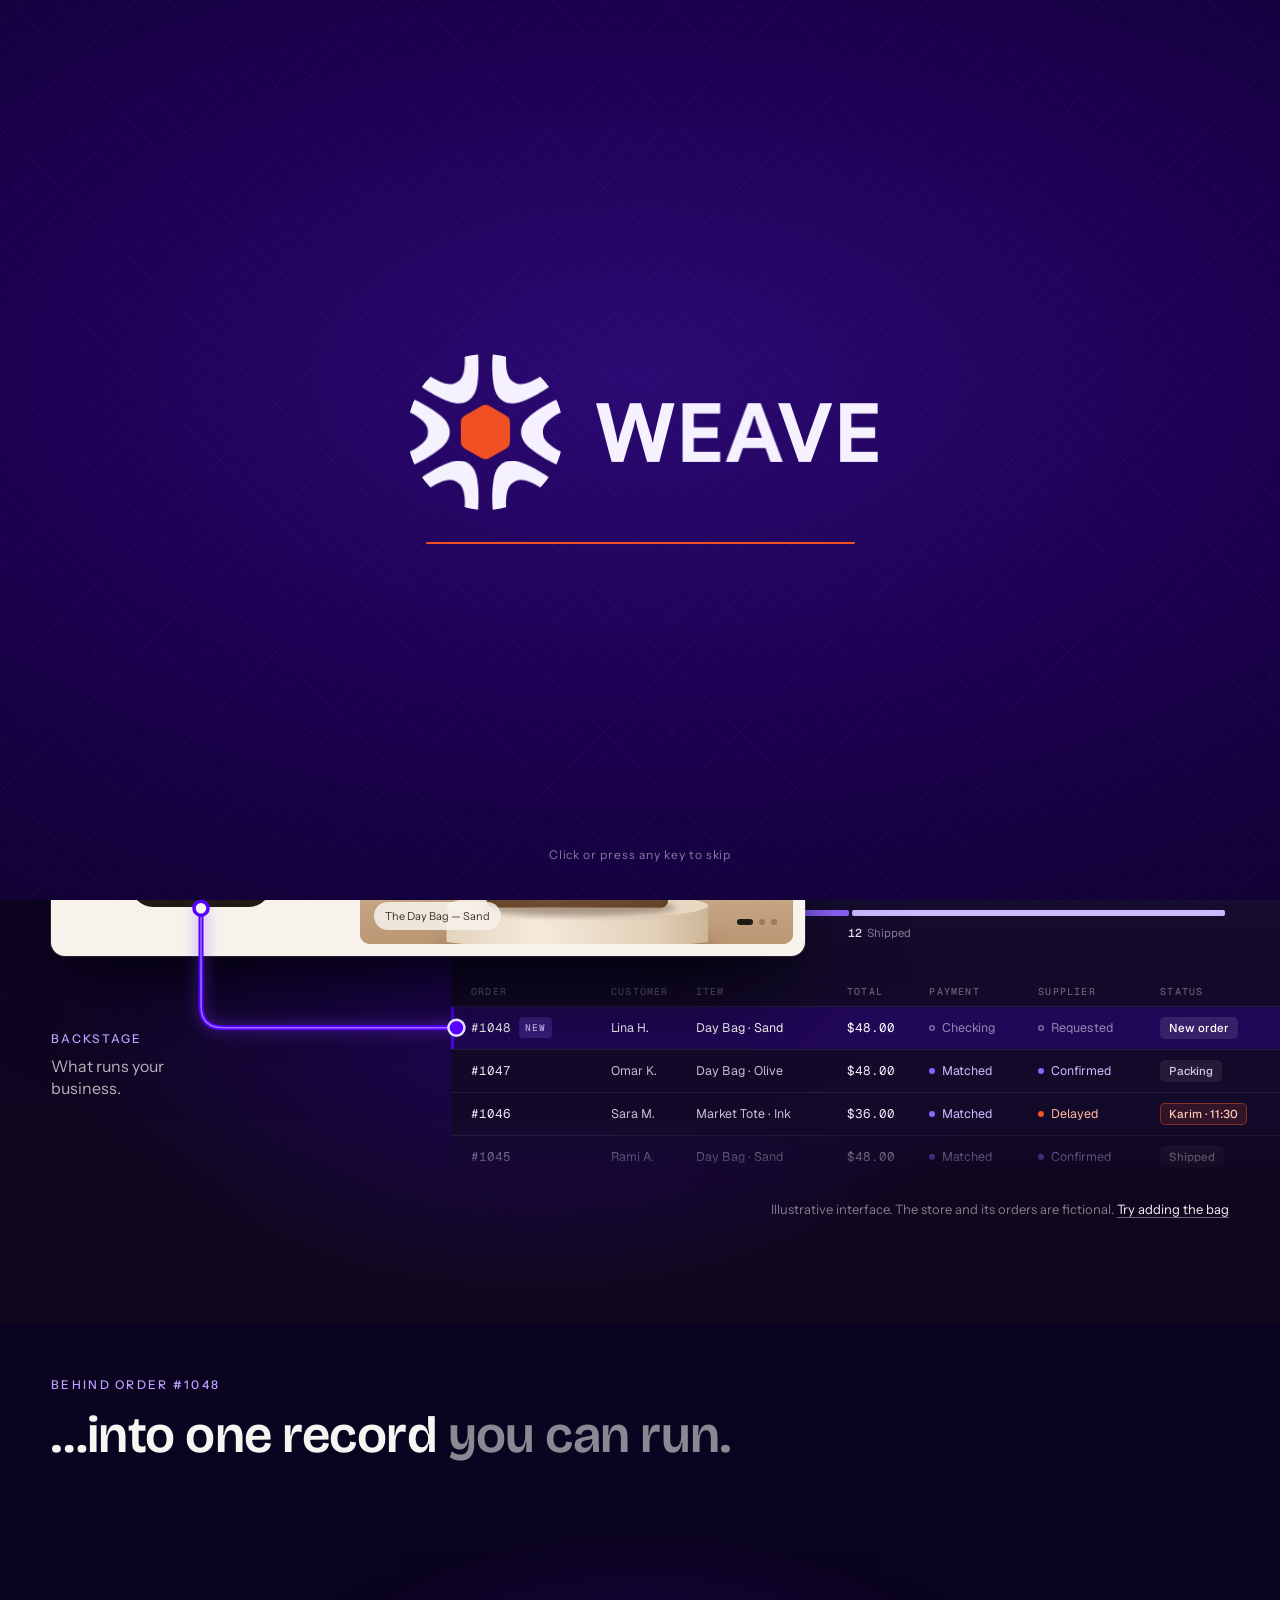
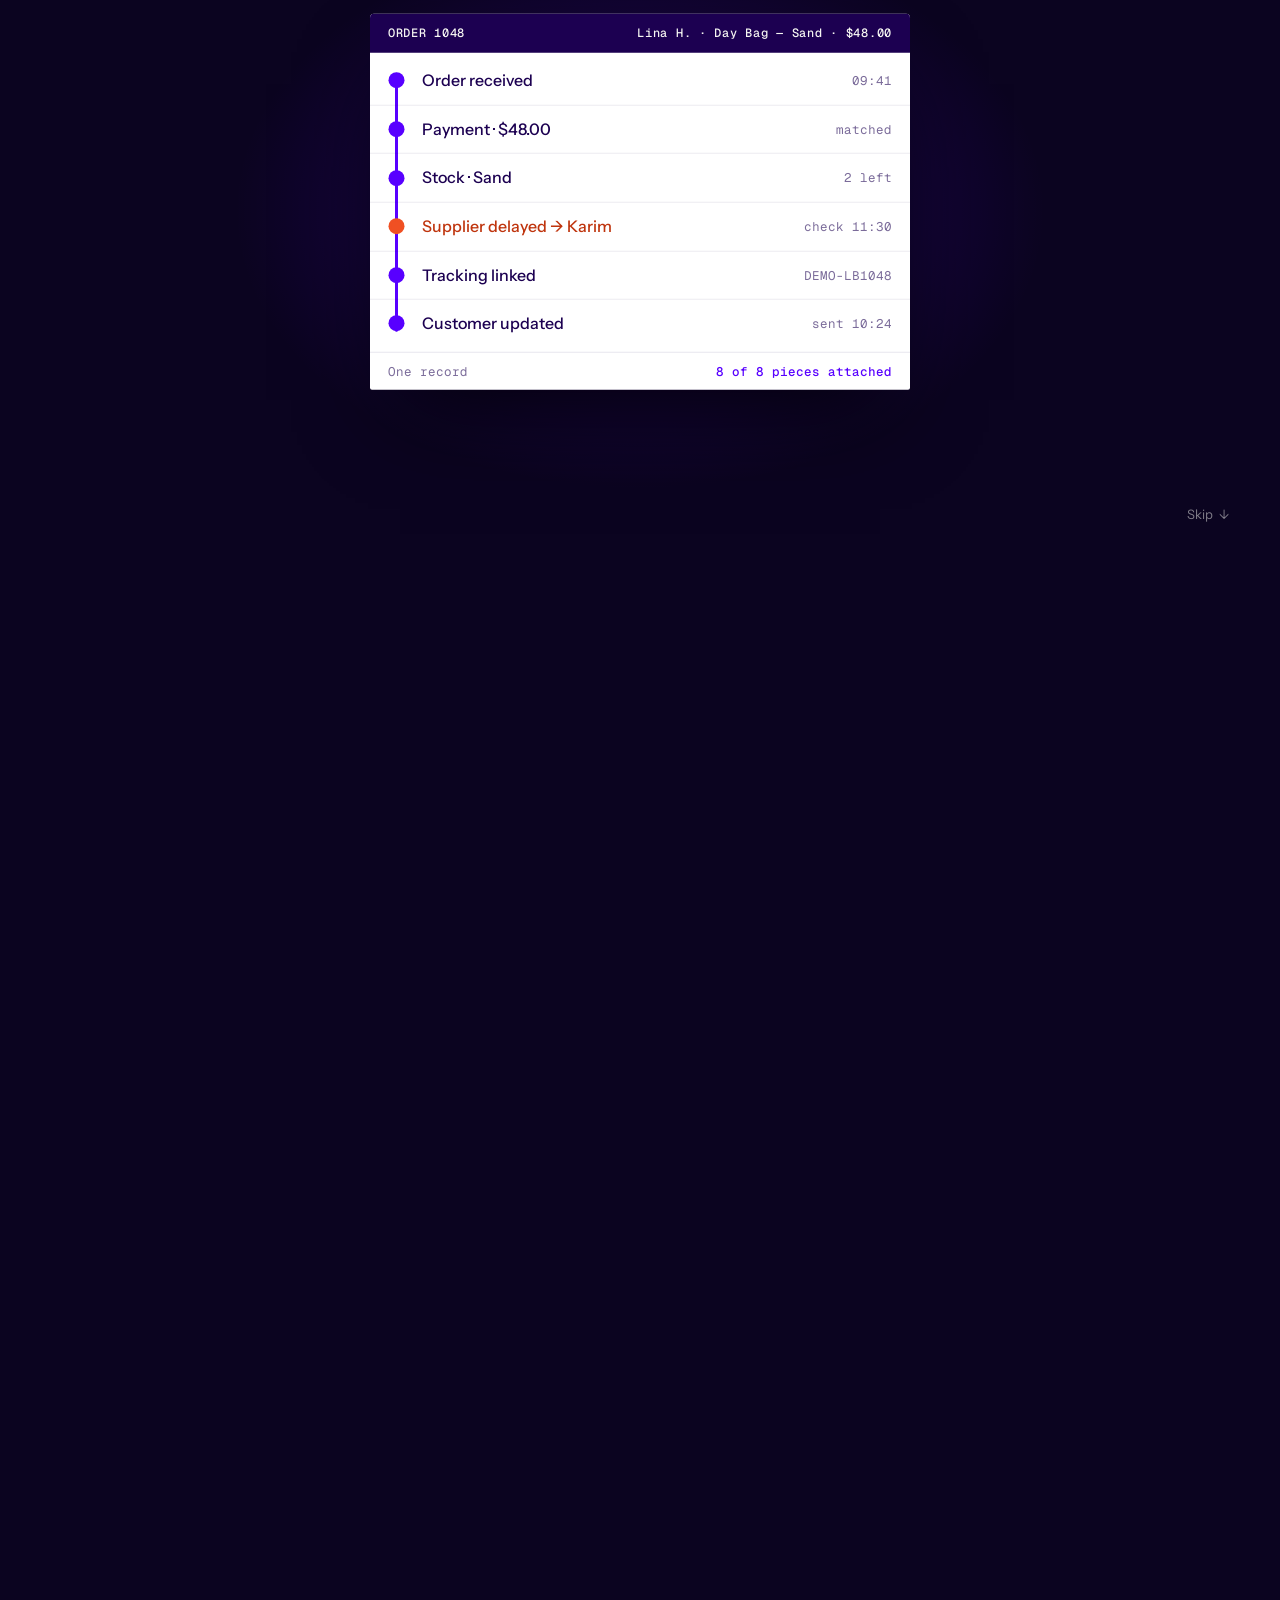
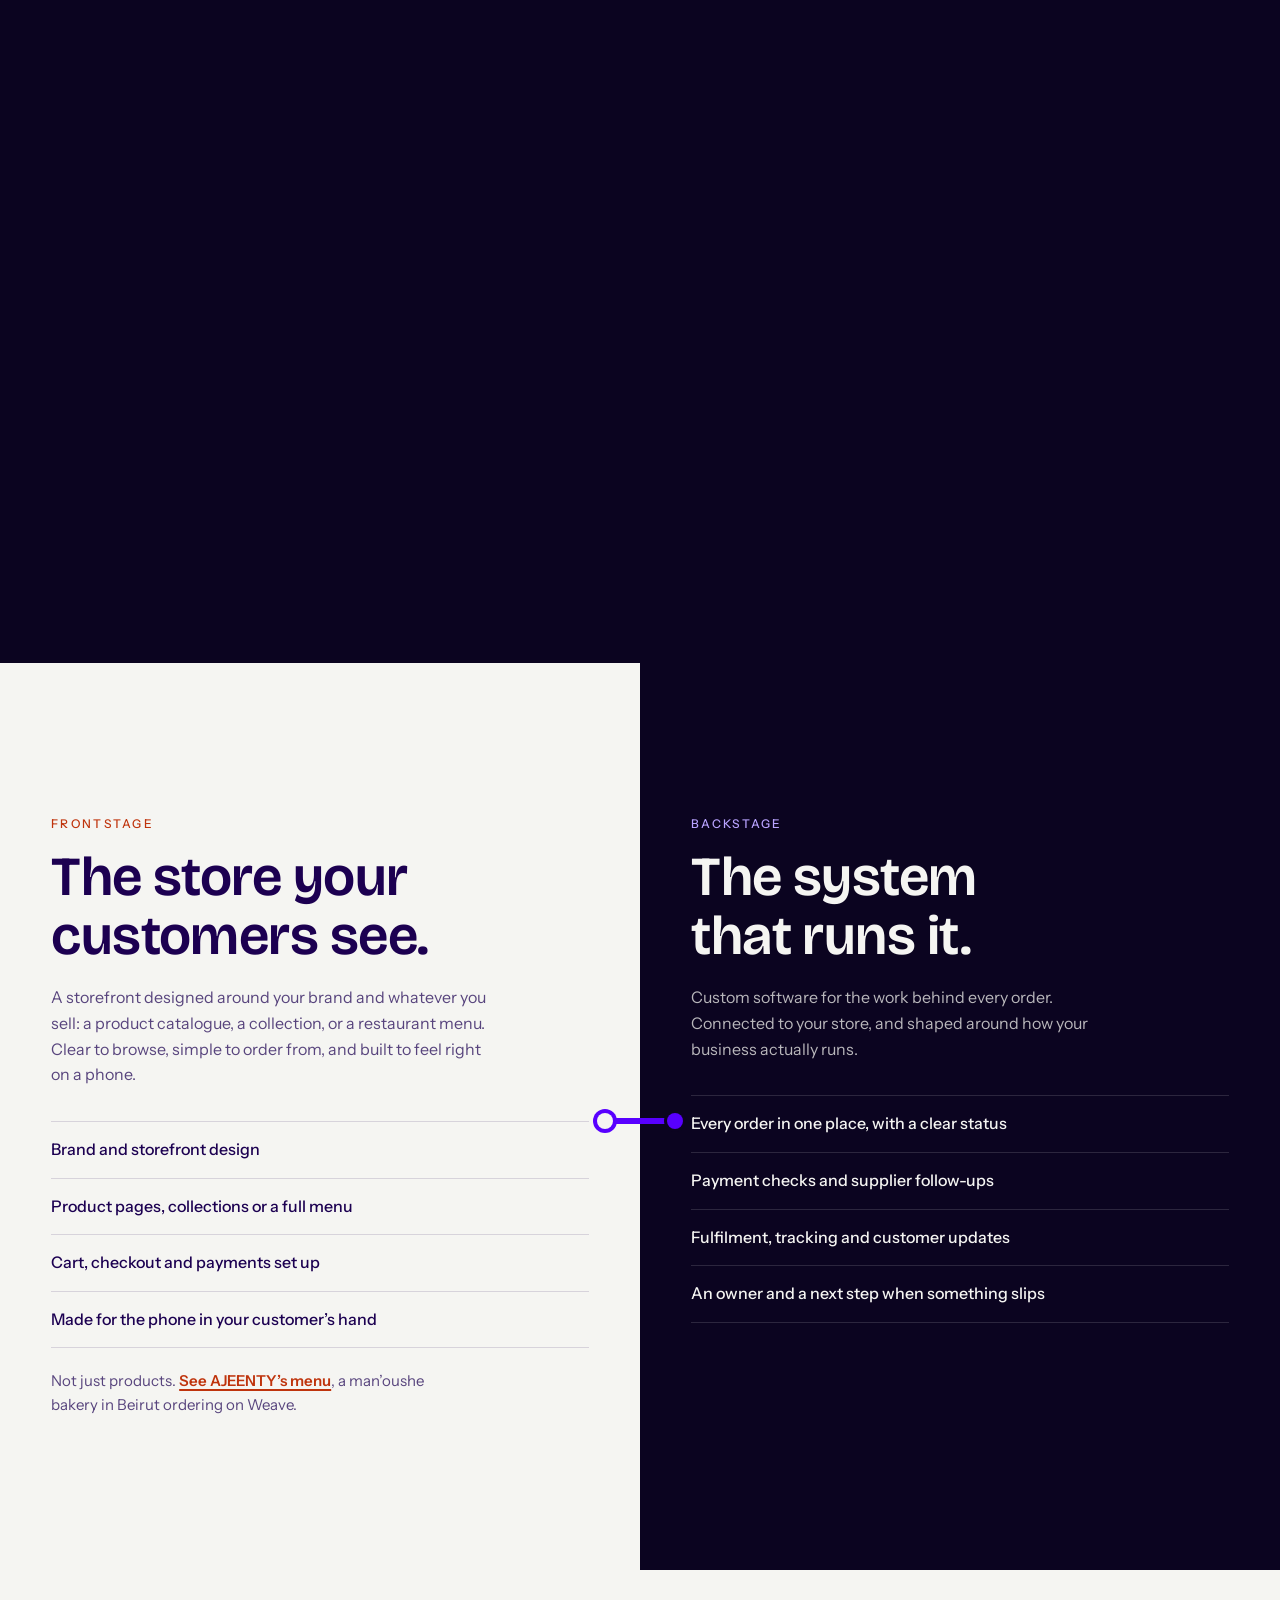
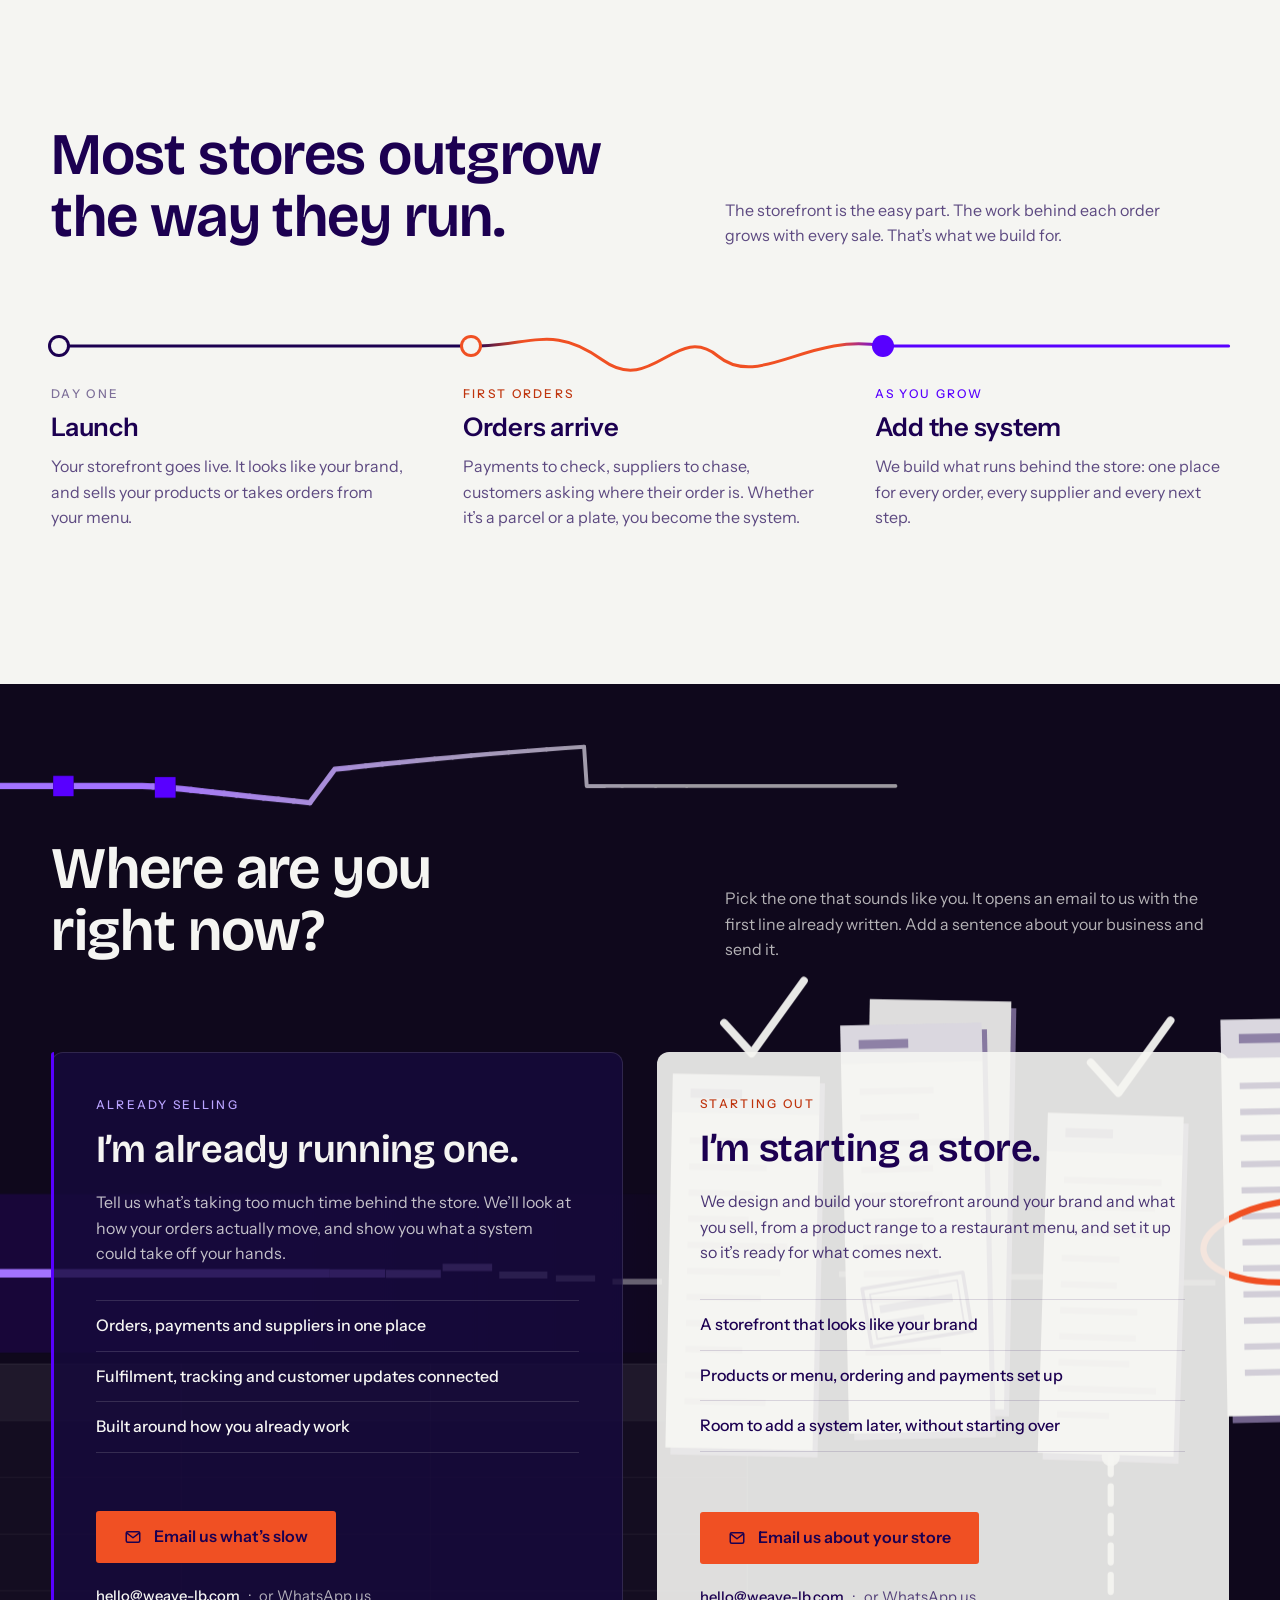
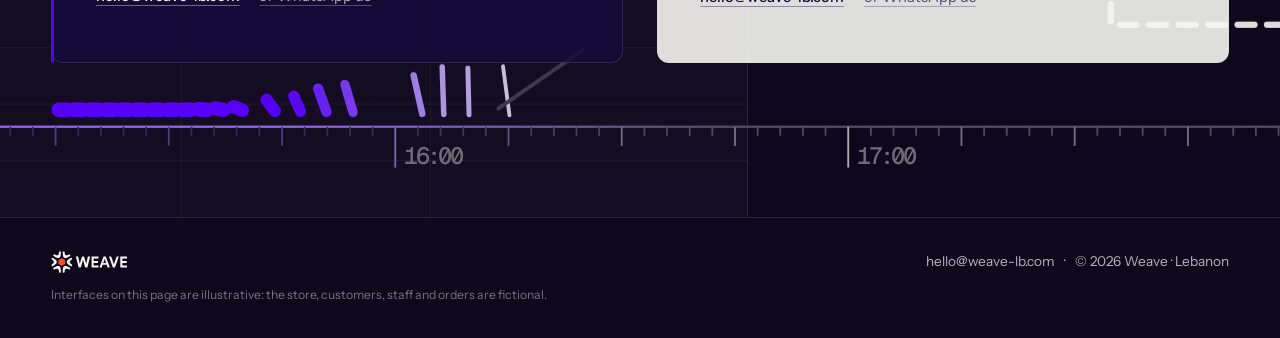
==== commit fbef7a02: "/stores: open with the Weave intro Threads stitch a little shop, the shop twists into the Weave mark" ====
--- a/stores/index.html
+++ b/stores/index.html
@@ -20,6 +20,7 @@
 <meta name="twitter:card" content="summary_large_image">
 <meta name="robots" content="noindex, nofollow">
 <script>document.documentElement.classList.add('js')</script>
+<script>try{if(!sessionStorage.getItem('weave-intro')&&!matchMedia('(prefers-reduced-motion: reduce)').matches)document.documentElement.classList.add('wi-on')}catch(e){}</script>
 <!--
   Unlisted: reached only by its link (no site navigation points here; noindex keeps it out of search).
   /stores · "Your store is just the beginning."  Discord launch landing page, Oct 2026.
@@ -28,8 +29,61 @@
   The storefront ("Tila") and every order, name and number on this page are fictional.
 -->
 <link rel="stylesheet" href="assets/community.css?v=2026-11-10-1">
+<link rel="stylesheet" href="assets/intro.css?v=2026-11-12-1">
 </head>
 <body>
+<!-- Weave intro: threads stitch a shop, the shop twists into the Weave mark, WEAVE rises. Once per visit (session),
+     skippable with a click or any key, never shown with reduced motion. Styles: assets/intro.css; behaviour: assets/intro.js. -->
+<div class="wi" id="wi" aria-hidden="true">
+  <div class="wi-weft"></div>
+  <div class="wi-stage">
+    <div class="wi-row">
+      <svg class="wi-mark" viewBox="-60 -40 520 487.41" focusable="false">
+        <defs><clipPath id="wi-clip"><circle cx="200" cy="203.7" r="200"/></clipPath><pattern id="wi-stripes" patternUnits="userSpaceOnUse" x="60" y="0" width="80" height="400"><rect width="40" height="400"/></pattern></defs>
+        <g transform="translate(200 307) scale(1.7) translate(-200 -307)"><g class="wi-store">
+          <path class="wi-thread" d="M-760,-260C-420,-180-200,-40 60,84" pathLength="1" style="animation-delay:0.05s"/>
+          <path class="wi-thread" d="M1180,-300C860,-200 560,-40 340,84" pathLength="1" style="animation-delay:0.11s"/>
+          <path class="wi-thread" d="M200,-760C120,-480 260,-200 200,44" pathLength="1" style="animation-delay:0.17s"/>
+          <path class="wi-thread" d="M-820,640C-480,520-180,420 78,352" pathLength="1" style="animation-delay:0.23s"/>
+          <path class="wi-thread" d="M1220,560C900,520 560,420 322,352" pathLength="1" style="animation-delay:0.29s"/>
+          <path class="wi-thread wi-thread--orange" d="M240,1180C120,900 280,600 200,352" pathLength="1" style="animation-delay:0.35s"/>
+          <path class="wi-awning-fill" d="M60,84H340V120a20,20 0 0 1-40,0a20,20 0 0 1-40,0a20,20 0 0 1-40,0a20,20 0 0 1-40,0a20,20 0 0 1-40,0a20,20 0 0 1-40,0a20,20 0 0 1-40,0Z"/>
+          <path class="wi-line" d="M78,124V352H322V124" pathLength="1" style="animation-delay:0.50s"/>
+          <path class="wi-line" d="M40,352H360" pathLength="1" style="animation-delay:0.58s"/>
+          <path class="wi-line" d="M60,84H340V120a20,20 0 0 1-40,0a20,20 0 0 1-40,0a20,20 0 0 1-40,0a20,20 0 0 1-40,0a20,20 0 0 1-40,0a20,20 0 0 1-40,0a20,20 0 0 1-40,0Z" pathLength="1" style="animation-delay:0.66s"/>
+          <path class="wi-line" d="M70,44H330V84H70Z" pathLength="1" style="animation-delay:0.78s"/>
+          <path class="wi-line" d="M100,84V120M140,84V120M180,84V120M220,84V120M260,84V120M300,84V120" pathLength="1" style="animation-delay:0.92s"/>
+          <path class="wi-line" d="M100,170H156V242H100ZM244,170H300V242H244Z" pathLength="1" style="animation-delay:0.98s"/>
+          <path class="wi-line" d="M128,170V242M100,206H156M272,170V242M244,206H300" pathLength="1" style="animation-delay:1.12s"/>
+          <path class="wi-line wi-door" d="M172,262H228V352H172Z" pathLength="1" style="animation-delay:1.08s"/>
+          <g class="wi-tag"><path d="M190,262L200,250L210,262"/><rect x="180" y="262" width="40" height="17" rx="3"/><text x="200" y="274.5">OPEN</text></g>
+          <path class="wi-spark" d="M0,-16L3.4,-3.4L16,0L3.4,3.4L0,16L-3.4,3.4L-16,0L-3.4,-3.4Z" transform="translate(338 36)"/>
+          <path class="wi-spark wi-spark--2" d="M0,-16L3.4,-3.4L16,0L3.4,3.4L0,16L-3.4,3.4L-16,0L-3.4,-3.4Z" transform="translate(52 160) scale(.6)"/>
+        </g></g>
+        <circle class="wi-ring" cx="200" cy="203.7" r="190"/><circle class="wi-ring wi-ring--2" cx="200" cy="203.7" r="190"/>
+        <g clip-path="url(#wi-clip)">
+          <path class="wi-arc" d="M347.44,203.7c0,8.66,2,17.09,12.73,27.9C374.89,246.39,400,257.18,400,257.18L386.14,288.7s-38.79-16.54-70.56-42.53c-17.8-14.57-24.11-29-24.11-42.47s6.31-27.89,24.11-42.46c31.77-26,70.56-42.54,70.56-42.54L400,150.23S374.89,161,360.17,175.8C349.42,186.62,347.44,195.05,347.44,203.7Z" style="animation-delay:1.98s"/>
+          <path class="wi-arc" d="M273.72,76c7.5,4.33,15.79,6.83,30.53,2.92,20.16-5.35,42.06-21.7,42.06-21.7L366.68,85S333,110.32,294.57,124.84c-21.52,8.13-37.19,6.38-48.84-.35s-21-19.41-24.71-42.12C214.39,41.87,219.46,0,219.46,0l34.23,3.76S250.47,30.9,255.92,51C259.91,65.76,266.22,71.69,273.72,76Z" style="animation-delay:2.03s"/>
+          <path class="wi-arc" d="M126.28,76c7.5-4.33,13.81-10.26,17.8-25,5.45-20.14,2.23-47.28,2.23-47.28L180.54,0s5.07,41.87-1.56,82.37c-3.71,22.71-13.07,35.4-24.71,42.12s-27.32,8.48-48.84.35C67,110.32,33.32,85,33.32,85L53.69,57.24s21.9,16.35,42.06,21.7C110.49,82.85,118.78,80.35,126.28,76Z" style="animation-delay:2.08s"/>
+          <path class="wi-arc" d="M52.56,203.7c0-8.65-2-17.08-12.73-27.9C25.11,161,0,150.23,0,150.23L13.86,118.7s38.79,16.55,70.56,42.54c17.8,14.57,24.11,29,24.11,42.46s-6.31,27.9-24.11,42.47c-31.77,26-70.56,42.53-70.56,42.53L0,257.18s25.11-10.79,39.83-25.58C50.58,220.79,52.56,212.36,52.56,203.7Z" style="animation-delay:2.13s"/>
+          <path class="wi-arc" d="M126.28,331.39c-7.5-4.33-15.79-6.83-30.53-2.92-20.16,5.35-42.06,21.7-42.06,21.7L33.32,322.41S67,297.08,105.43,282.57c21.52-8.13,37.19-6.38,48.84.35s21,19.41,24.71,42.11c6.63,40.51,1.56,82.38,1.56,82.38l-34.23-3.76s3.22-27.14-2.23-47.28C140.09,341.65,133.78,335.72,126.28,331.39Z" style="animation-delay:2.18s"/>
+          <path class="wi-arc" d="M273.72,331.39c-7.5,4.33-13.81,10.26-17.8,25-5.45,20.14-2.23,47.28-2.23,47.28l-34.23,3.76S214.39,365.54,221,325c3.71-22.7,13.07-35.39,24.71-42.11s27.32-8.48,48.84-.35c38.39,14.51,72.11,39.84,72.11,39.84l-20.37,27.76s-21.9-16.35-42.06-21.7C289.51,324.56,281.22,327.06,273.72,331.39Z" style="animation-delay:2.23s"/>
+          <path class="wi-hex" d="M263,178.86v49.69a20,20,0,0,1-10,17.32l-43,24.85a20,20,0,0,1-20,0l-43-24.85a20,20,0,0,1-10-17.32V178.86a20,20,0,0,1,10-17.32l43-24.85a20,20,0,0,1,20,0l43,24.85A20,20,0,0,1,263,178.86Z"/>
+        </g>
+      </svg>
+      <svg class="wi-letters" viewBox="460 103.7 950.83 200" focusable="false">
+        <path d="M513.08,303.7,460,103.7h41.9L529.28,216l3.35,20.94h2.23L539.33,216l35.2-112.3h37.15L646,216l4.46,20.39h2.24L656.09,216l27.1-112.3h41.9l-51.68,200h-40.5L598.83,183l-4.47-21.51h-2.23L587.66,183,551.9,303.7Z" style="animation-delay:2.620s"/>
+        <path d="M878.99,139.46V103.7H752.18v200H878.99V267.95H789.88V221.58h80.17V185.83H789.88V139.46Z" style="animation-delay:2.685s"/>
+        <path d="M1090.72,303.7l-75.14-200h-43.3l-74.85,200h41.62l16.79-47.76h76.47l16.8,47.76Zm-98.88-82.4H968L985.7,171,993,147h2.23l7.26,24,17.68,50.28Z" style="animation-delay:2.750s"/>
+        <path d="M1144.62,303.7,1074,103.7h40.78l41.34,120.68,7.26,25.41h2.24l7.82-25.41,43-120.68h40.78l-72.91,200Z" style="animation-delay:2.815s"/>
+        <path d="M1410.83,139.46V103.7H1284.01v200h126.82V267.95h-89.11V221.58h80.17V185.83h-80.17V139.46Z" style="animation-delay:2.880s"/>
+      </svg>
+    </div>
+    <span class="wi-underline"></span>
+  </div>
+  <p class="wi-skip">Click or press any key to skip</p>
+</div>
+<script src="assets/intro.js?v=2026-11-12-1"></script>
 <a class="skip" href="#main">Skip to content</a>
 <!-- Shared with index.html: the Weave logo symbol and WhatsApp glyph, unchanged. -->
 <svg class="wv-sprite" width="0" height="0" style="position:absolute;overflow:hidden" aria-hidden="true" focusable="false"><defs><clipPath id="wv-mark-clip"><circle cx="200" cy="203.7" r="200"/></clipPath></defs><symbol id="wv-logo" viewBox="0 0 1410.83 407.41"><g clip-path="url(#wv-mark-clip)"><path d="M263,178.86v49.69a20,20,0,0,1-10,17.32l-43,24.85a20,20,0,0,1-20,0l-43-24.85a20,20,0,0,1-10-17.32V178.86a20,20,0,0,1,10-17.32l43-24.85a20,20,0,0,1,20,0l43,24.85A20,20,0,0,1,263,178.86Z" class="wordmark-hex" style="fill:var(--orange)"/><path d="M347.44,203.7c0,8.66,2,17.09,12.73,27.9C374.89,246.39,400,257.18,400,257.18L386.14,288.7s-38.79-16.54-70.56-42.53c-17.8-14.57-24.11-29-24.11-42.47s6.31-27.89,24.11-42.46c31.77-26,70.56-42.54,70.56-42.54L400,150.23S374.89,161,360.17,175.8C349.42,186.62,347.44,195.05,347.44,203.7Z"/><path d="M273.72,76c7.5,4.33,15.79,6.83,30.53,2.92,20.16-5.35,42.06-21.7,42.06-21.7L366.68,85S333,110.32,294.57,124.84c-21.52,8.13-37.19,6.38-48.84-.35s-21-19.41-24.71-42.12C214.39,41.87,219.46,0,219.46,0l34.23,3.76S250.47,30.9,255.92,51C259.91,65.76,266.22,71.69,273.72,76Z"/><path d="M126.28,76c7.5-4.33,13.81-10.26,17.8-25,5.45-20.14,2.23-47.28,2.23-47.28L180.54,0s5.07,41.87-1.56,82.37c-3.71,22.71-13.07,35.4-24.71,42.12s-27.32,8.48-48.84.35C67,110.32,33.32,85,33.32,85L53.69,57.24s21.9,16.35,42.06,21.7C110.49,82.85,118.78,80.35,126.28,76Z"/><path d="M52.56,203.7c0-8.65-2-17.08-12.73-27.9C25.11,161,0,150.23,0,150.23L13.86,118.7s38.79,16.55,70.56,42.54c17.8,14.57,24.11,29,24.11,42.46s-6.31,27.9-24.11,42.47c-31.77,26-70.56,42.53-70.56,42.53L0,257.18s25.11-10.79,39.83-25.58C50.58,220.79,52.56,212.36,52.56,203.7Z"/><path d="M126.28,331.39c-7.5-4.33-15.79-6.83-30.53-2.92-20.16,5.35-42.06,21.7-42.06,21.7L33.32,322.41S67,297.08,105.43,282.57c21.52-8.13,37.19-6.38,48.84.35s21,19.41,24.71,42.11c6.63,40.51,1.56,82.38,1.56,82.38l-34.23-3.76s3.22-27.14-2.23-47.28C140.09,341.65,133.78,335.72,126.28,331.39Z"/><path d="M273.72,331.39c-7.5,4.33-13.81,10.26-17.8,25-5.45,20.14-2.23,47.28-2.23,47.28l-34.23,3.76S214.39,365.54,221,325c3.71-22.7,13.07-35.39,24.71-42.11s27.32-8.48,48.84-.35c38.39,14.51,72.11,39.84,72.11,39.84l-20.37,27.76s-21.9-16.35-42.06-21.7C289.51,324.56,281.22,327.06,273.72,331.39Z"/></g><path d="M513.08,303.7,460,103.7h41.9L529.28,216l3.35,20.94h2.23L539.33,216l35.2-112.3h37.15L646,216l4.46,20.39h2.24L656.09,216l27.1-112.3h41.9l-51.68,200h-40.5L598.83,183l-4.47-21.51h-2.23L587.66,183,551.9,303.7Z"/><polygon points="878.99 139.46 878.99 103.7 752.18 103.7 752.18 303.7 878.99 303.7 878.99 267.95 789.88 267.95 789.88 221.58 870.05 221.58 870.05 185.83 789.88 185.83 789.88 139.46 878.99 139.46"/><path d="M1090.72,303.7l-75.14-200h-43.3l-74.85,200h41.62l16.79-47.76h76.47l16.8,47.76Zm-98.88-82.4H968L985.7,171,993,147h2.23l7.26,24,17.68,50.28Z"/><path d="M1144.62,303.7,1074,103.7h40.78l41.34,120.68,7.26,25.41h2.24l7.82-25.41,43-120.68h40.78l-72.91,200Z"/><polygon points="1410.83 139.46 1410.83 103.7 1284.01 103.7 1284.01 303.7 1410.83 303.7 1410.83 267.95 1321.72 267.95 1321.72 221.58 1401.89 221.58 1401.89 185.83 1321.72 185.83 1321.72 139.46 1410.83 139.46"/></symbol><symbol id="wa-glyph" viewBox="0 0 24 24"><path d="M17.472 14.382c-.297-.149-1.758-.867-2.03-.967-.273-.099-.471-.148-.67.15-.197.297-.767.966-.94 1.164-.173.199-.347.223-.644.075-.297-.15-1.255-.463-2.39-1.475-.883-.788-1.48-1.761-1.653-2.059-.173-.297-.018-.458.13-.606.134-.133.298-.347.446-.52.149-.174.198-.298.298-.497.099-.198.05-.371-.025-.52-.075-.149-.669-1.612-.916-2.207-.242-.579-.487-.5-.669-.51-.173-.008-.371-.01-.57-.01-.198 0-.52.074-.792.372-.272.297-1.04 1.016-1.04 2.479 0 1.462 1.065 2.875 1.213 3.074.149.198 2.096 3.2 5.077 4.487.709.306 1.262.489 1.694.625.712.227 1.36.195 1.871.118.571-.085 1.758-.719 2.006-1.413.248-.694.248-1.289.173-1.413-.074-.124-.272-.198-.57-.347m-5.421 7.403h-.004a9.87 9.87 0 0 1-5.031-1.378l-.361-.214-3.741.982.998-3.648-.235-.374a9.86 9.86 0 0 1-1.51-5.26c.001-5.45 4.436-9.884 9.888-9.884 2.64 0 5.122 1.03 6.988 2.898a9.825 9.825 0 0 1 2.893 6.994c-.003 5.45-4.437 9.884-9.885 9.884m8.413-18.297A11.815 11.815 0 0 0 12.05 0C5.495 0 .16 5.335.157 11.892c0 2.096.547 4.142 1.588 5.945L.057 24l6.305-1.654a11.882 11.882 0 0 0 5.683 1.448h.005c6.554 0 11.89-5.335 11.893-11.893a11.821 11.821 0 0 0-3.48-8.413Z"/></symbol></svg>
--- a/stores/assets/intro.css
+++ b/stores/assets/intro.css
@@ -0,0 +1,75 @@
+/* Weave intro for /stores (markup at the top of index.html, behaviour in intro.js). The same film as the WeaveMS
+   admin intro, without a store name. Shown only while <html> has .wi-on, which the head script sets once per visit
+   and never with reduced motion. Timeline (s): threads 0–0.9 · shop 0.5–1.6 · OPEN tag 1.25 · sparkle 1.6 ·
+   fold 1.85 · mark 1.98 · hexagon + shockwave 2.0–2.5 · WEAVE 2.5–3.1 · thread underline 3.0 · out 3.55. */
+.wi { display: none; }
+html.wi-on .wi { display: grid; }
+html.wi-on body { overflow: hidden; }
+/* the page's own entrance waits behind the intro and starts as it leaves */
+html.wi-on main *, html.wi-on main *::before, html.wi-on main *::after { animation-play-state: paused !important; }
+.wi {
+  --wi-ink: #f6f1ff; --wi-orange: #F05023; --wi-violet: #1C0051; --wi-mark: clamp(104px, 13vw, 156px);
+  position: fixed; inset: 0; z-index: 2147483000; place-items: center; overflow: hidden; cursor: pointer;
+  background: radial-gradient(120% 90% at 50% 42%, #2b0a73 0%, var(--wi-violet) 42%, #0b0221 100%);
+  color: var(--wi-ink); font-family: var(--sans, 'Instrument Sans', system-ui, sans-serif);
+}
+.wi--out { animation: wi-out .45s cubic-bezier(.4,0,.2,1) forwards; pointer-events: none; }
+.wi--out .wi-stage { transition: transform .45s cubic-bezier(.4,0,.2,1); transform: scale(1.05); }
+/* a faint woven texture, drifting */
+.wi-weft { position: absolute; inset: -60px; pointer-events: none; opacity: .5;
+  background: repeating-linear-gradient(45deg, rgb(255 255 255 / .035) 0 1px, transparent 1px 16px), repeating-linear-gradient(-45deg, rgb(255 255 255 / .035) 0 1px, transparent 1px 16px);
+  animation: wi-drift 4s linear forwards; }
+.wi::after { content: ''; position: absolute; inset: 0; pointer-events: none; opacity: 0;
+  background: radial-gradient(40% 40% at 50% 46%, rgb(240 80 35 / .32), transparent 70%); animation: wi-glow 1.1s ease-out 2.05s forwards; }
+.wi-stage { position: relative; display: grid; justify-items: center; gap: clamp(12px, 2vh, 20px); }
+.wi-row { display: flex; align-items: center; column-gap: calc(var(--wi-mark) * .18); }
+.wi-mark { inline-size: calc(var(--wi-mark) * 1.3); block-size: auto; overflow: visible; margin: calc(var(--wi-mark) * -.12);
+  transform: translateX(calc(var(--wi-mark) * .9935)); /* half of WEAVE + gap, so the mark starts centred */ animation: wi-home .7s cubic-bezier(.65,0,.25,1) 2.45s forwards; }
+
+/* Act 1 · threads pulled in: a short dash runs along each path and disappears into its end */
+.wi-thread { fill: none; stroke: var(--wi-ink); stroke-width: 4; stroke-linecap: round; opacity: .9;
+  stroke-dasharray: .32 2; stroke-dashoffset: .32; animation: wi-pull .85s cubic-bezier(.55,.05,.35,1) forwards; }
+.wi-thread--orange { stroke: var(--wi-orange); stroke-width: 5; }
+/* Act 2 · the shop is stitched */
+.wi-line { fill: none; stroke: var(--wi-ink); stroke-width: 6; stroke-linecap: round; stroke-linejoin: round;
+  stroke-dasharray: 1; stroke-dashoffset: 1; animation: wi-draw .5s cubic-bezier(.4,0,.2,1) forwards; }
+.wi-line.wi-door { stroke: var(--wi-orange); }
+.wi-awning-fill { fill: url(#wi-stripes); color: var(--wi-orange); opacity: 0; animation: wi-fade .45s ease-out 1.05s forwards; }
+#wi-stripes rect { fill: var(--wi-orange); }
+.wi-tag { opacity: 0; transform-box: view-box; transform-origin: 200px 250px; animation: wi-swing 1s cubic-bezier(.3,0,.3,1) 1.25s forwards; }
+.wi-tag path { fill: none; stroke: var(--wi-ink); stroke-width: 2.4; stroke-linejoin: round; }
+.wi-tag rect { fill: var(--wi-ink); }
+.wi-tag text { fill: var(--wi-violet); font: 700 10.5px/1 var(--sans, 'Instrument Sans', system-ui, sans-serif); letter-spacing: .08em; text-anchor: middle; }
+.wi-spark { fill: #fff; opacity: 0; transform-box: fill-box; transform-origin: center; animation: wi-spark .55s ease-out 1.55s forwards; }
+.wi-spark--2 { animation-delay: 1.7s; }
+/* Act 3 · the shop twists into the mark; the door becomes the hexagon */
+.wi-store { transform-box: view-box; transform-origin: 200px 307px; animation: wi-fold .55s cubic-bezier(.6,0,.8,.2) 1.85s forwards; }
+.wi-arc { fill: var(--wi-ink); opacity: 0; transform-box: view-box; transform-origin: 200px 203.7px; animation: wi-arc .8s cubic-bezier(.2,.85,.25,1.12) forwards; }
+.wi-hex { fill: var(--wi-orange); opacity: 0; transform-box: view-box; transform-origin: 200px 203.7px; animation: wi-hex .75s cubic-bezier(.2,.9,.25,1.25) 2.02s forwards; }
+.wi-ring { fill: none; stroke: var(--wi-orange); stroke-width: 5; opacity: 0; transform-box: view-box; transform-origin: 200px 203.7px; animation: wi-ring .8s cubic-bezier(.1,.6,.3,1) 2.3s forwards; }
+.wi-ring--2 { stroke: var(--wi-ink); stroke-width: 2.5; animation-delay: 2.42s; }
+/* Act 4 · WEAVE rises, letter by letter, over the store's name */
+.wi-letters { block-size: calc(var(--wi-mark) * .38); inline-size: auto; overflow: hidden; display: block; }
+.wi-letters path { fill: var(--wi-ink); opacity: 0; transform: translateY(150px); animation: wi-rise-letter .6s cubic-bezier(.2,.85,.25,1.05) forwards; }
+.wi-underline { display: block; inline-size: calc(var(--wi-mark) * 2.75); block-size: 2px; margin-block-start: calc(var(--wi-mark) * .1); border-radius: 2px;
+  background: var(--wi-orange); transform: scaleX(0); animation: wi-underline .55s cubic-bezier(.65,0,.25,1) 3s forwards; }
+.wi-skip { position: absolute; inset-block-end: clamp(18px, 4vh, 36px); inset-inline: 0; margin: 0; text-align: center; font-size: 12px; letter-spacing: .08em; color: rgb(246 241 255 / .5);
+  opacity: 0; animation: wi-fade .5s ease-out .8s forwards; }
+
+@keyframes wi-out { to { opacity: 0; } }
+@keyframes wi-drift { to { transform: translate(32px, 0); } }
+@keyframes wi-glow { 30% { opacity: 1; } 100% { opacity: 0; } }
+@keyframes wi-home { to { transform: translateX(0); } }
+@keyframes wi-pull { to { stroke-dashoffset: -1; } }
+@keyframes wi-draw { to { stroke-dashoffset: 0; } }
+@keyframes wi-fade { to { opacity: 1; } }
+@keyframes wi-swing { 0% { opacity: 0; transform: rotate(28deg); } 12% { opacity: 1; } 35% { transform: rotate(-16deg); } 58% { transform: rotate(9deg); } 78% { transform: rotate(-4deg); } 100% { opacity: 1; transform: none; } }
+@keyframes wi-spark { 0% { opacity: 0; transform: scale(0) rotate(0deg); } 45% { opacity: 1; transform: scale(1.2) rotate(45deg); } 100% { opacity: 0; transform: scale(0) rotate(90deg); } }
+@keyframes wi-fold { 0% { transform: none; opacity: 1; } 28% { transform: scale(1.06) rotate(-3deg); opacity: 1; } 100% { transform: scale(.32) rotate(40deg); opacity: 0; } }
+@keyframes wi-arc { from { opacity: 0; transform: rotate(-150deg) scale(.25); } 40% { opacity: 1; } to { opacity: 1; transform: none; } }
+@keyframes wi-hex { from { opacity: 0; transform: translateY(103px) scale(.4) rotate(-90deg); } 30% { opacity: 1; } to { opacity: 1; transform: none; } }
+@keyframes wi-ring { 0% { opacity: .95; transform: scale(.35); } 100% { opacity: 0; transform: scale(1.75); } }
+@keyframes wi-rise-letter { 60% { opacity: 1; } to { opacity: 1; transform: none; } }
+@keyframes wi-underline { to { transform: scaleX(1); } }
+
+/* Reduced motion: the intro is not shown at all (the head script never sets .wi-on). */
